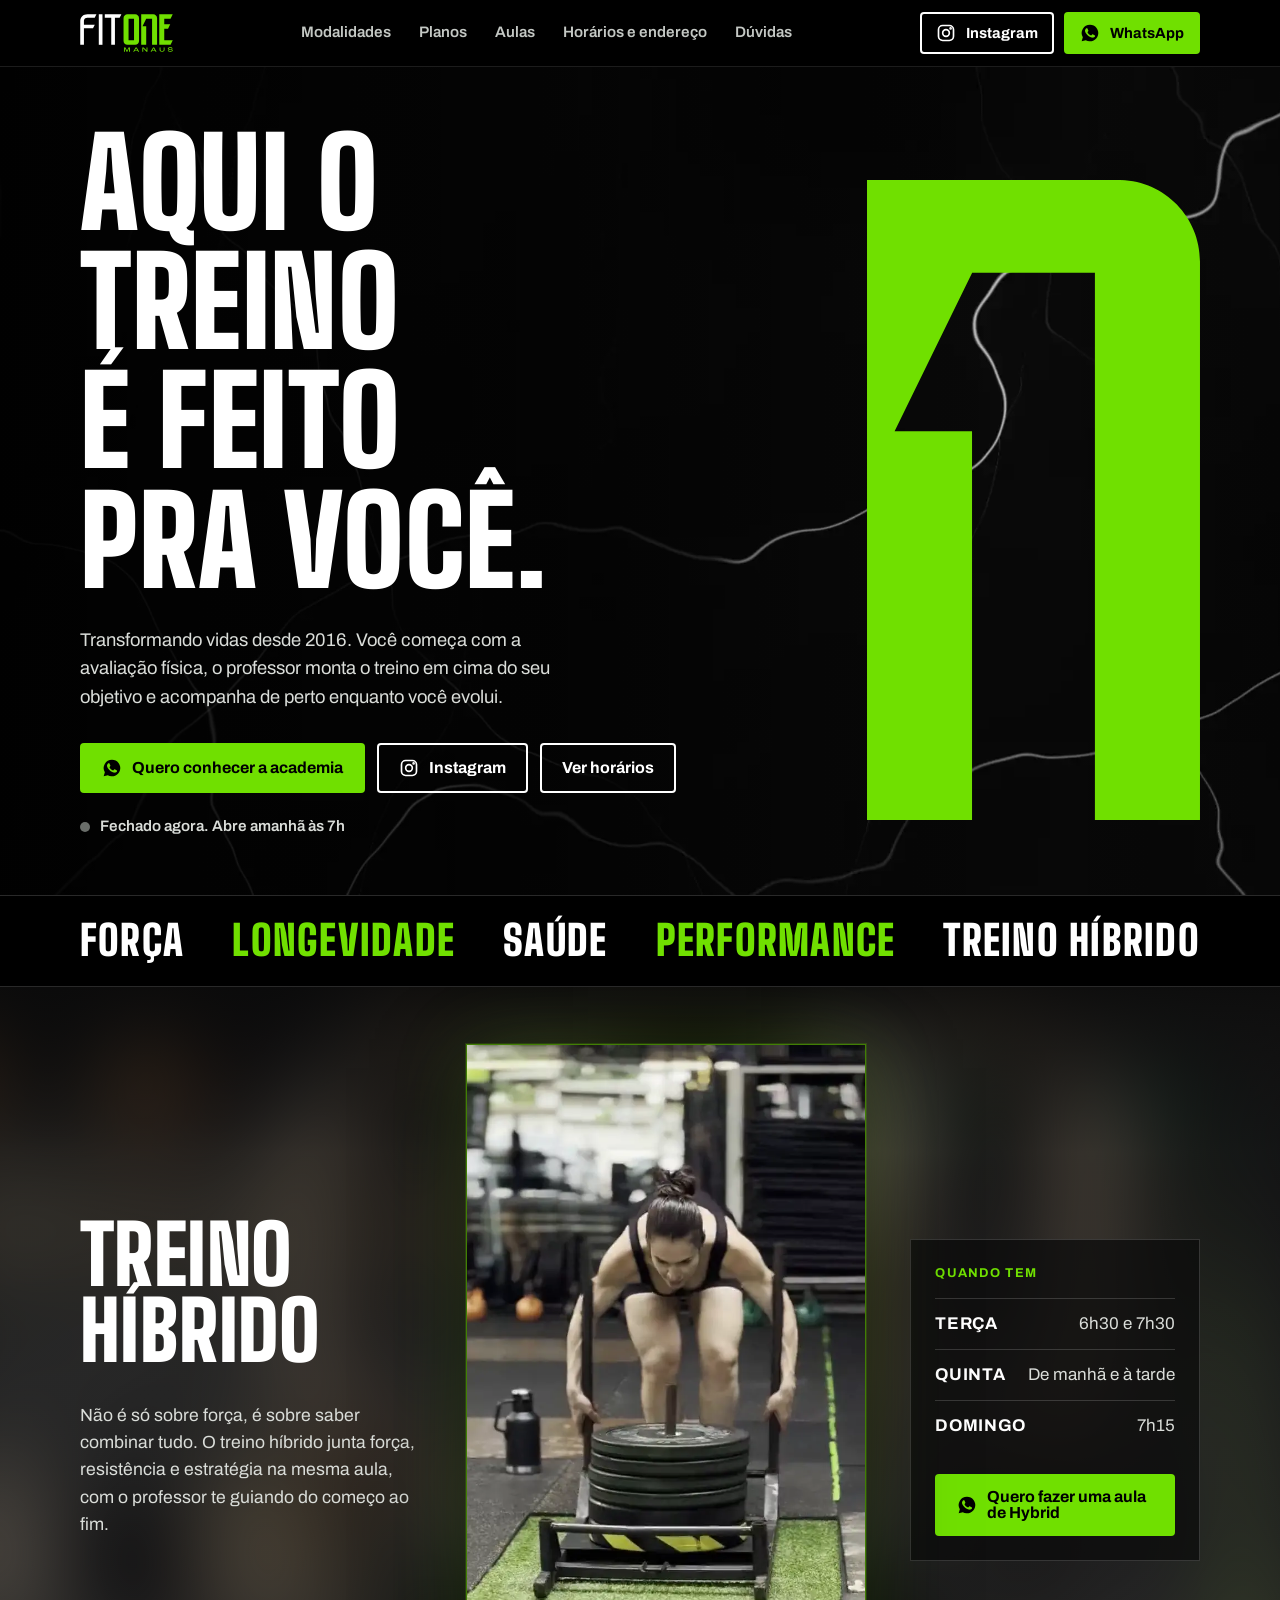
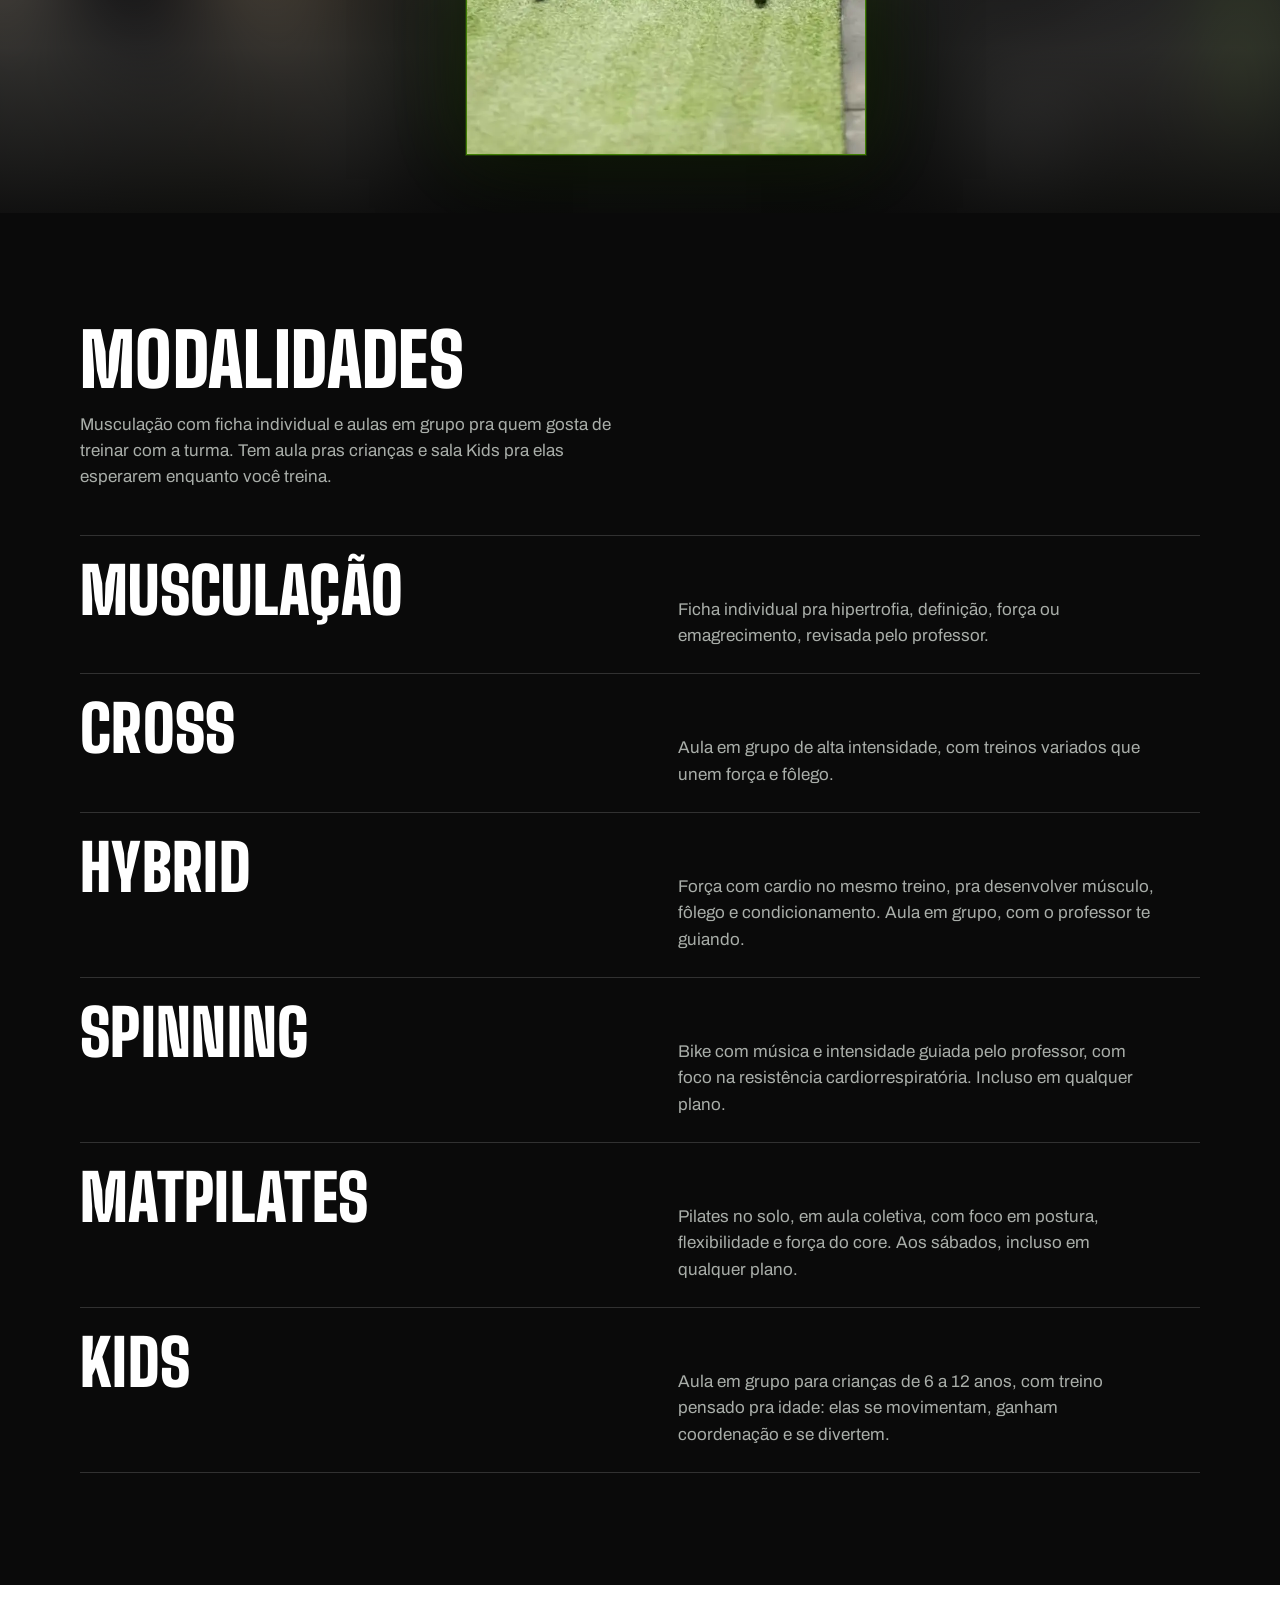
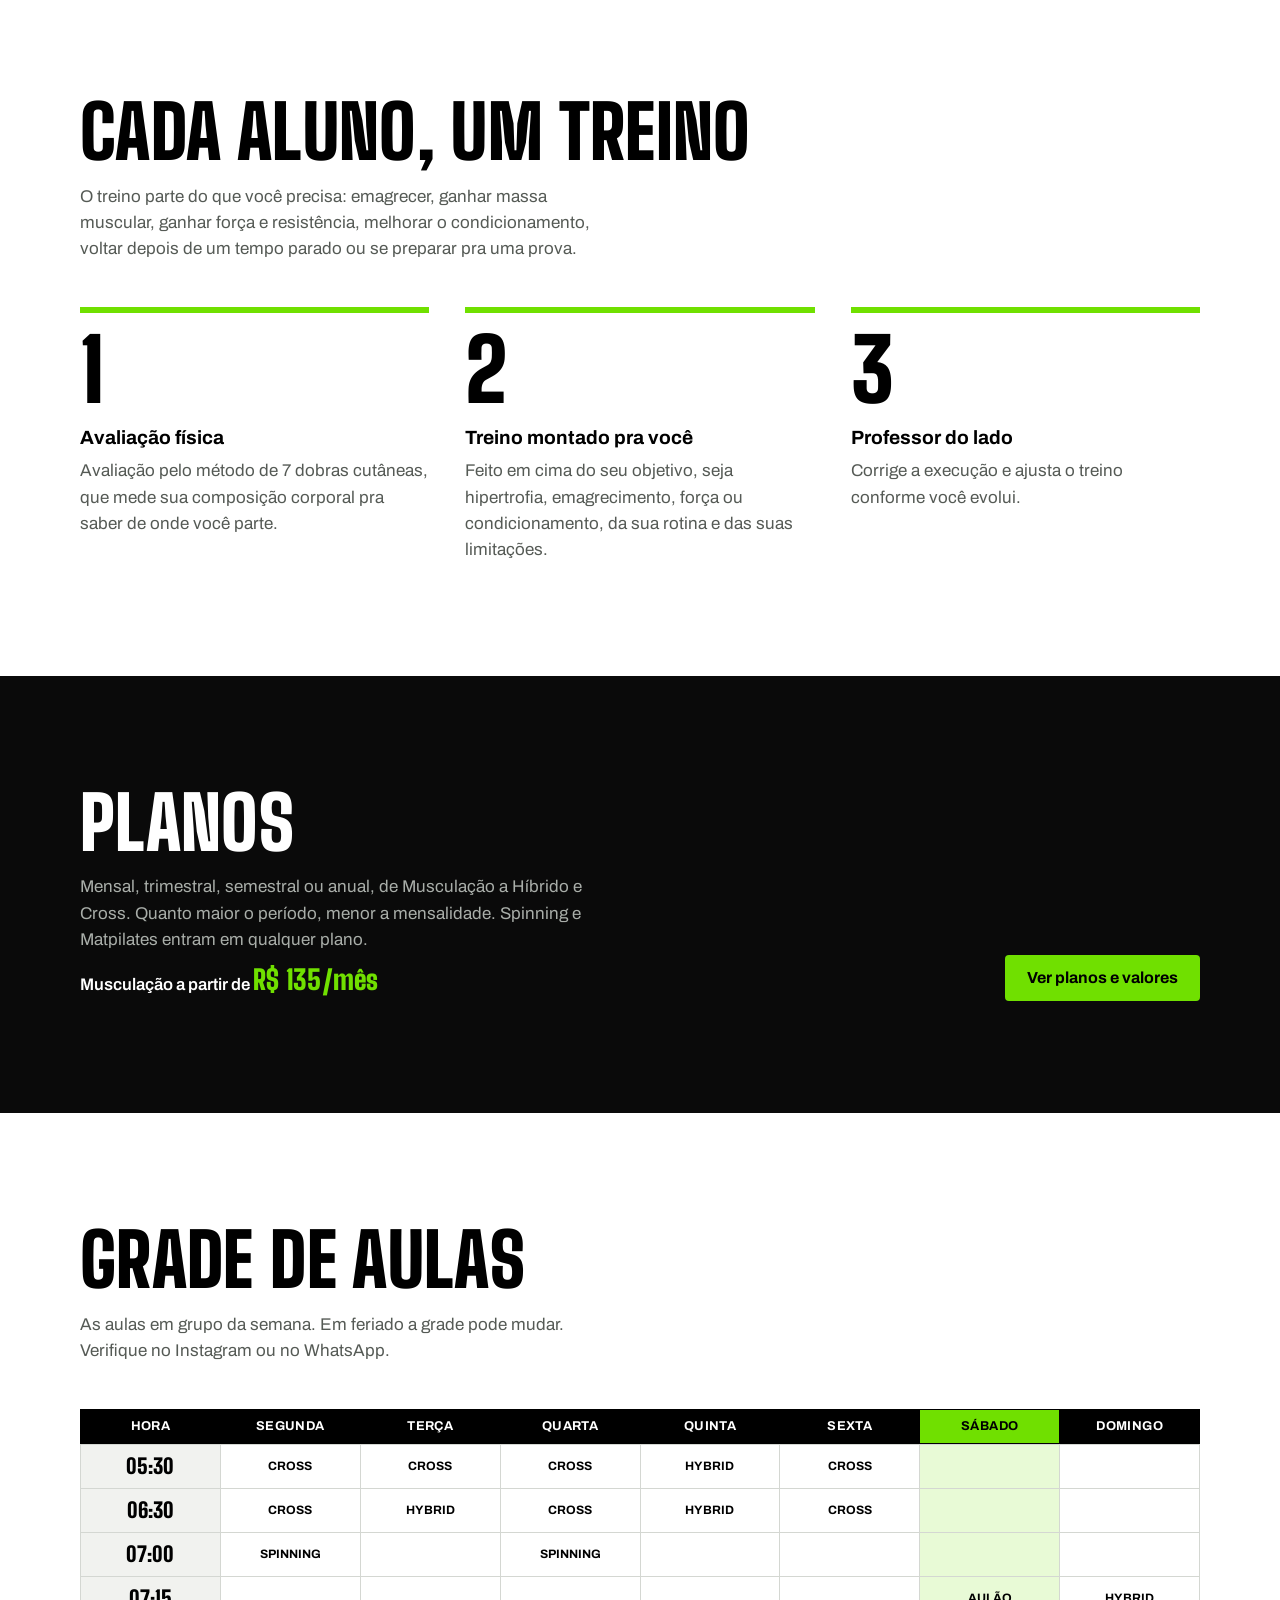
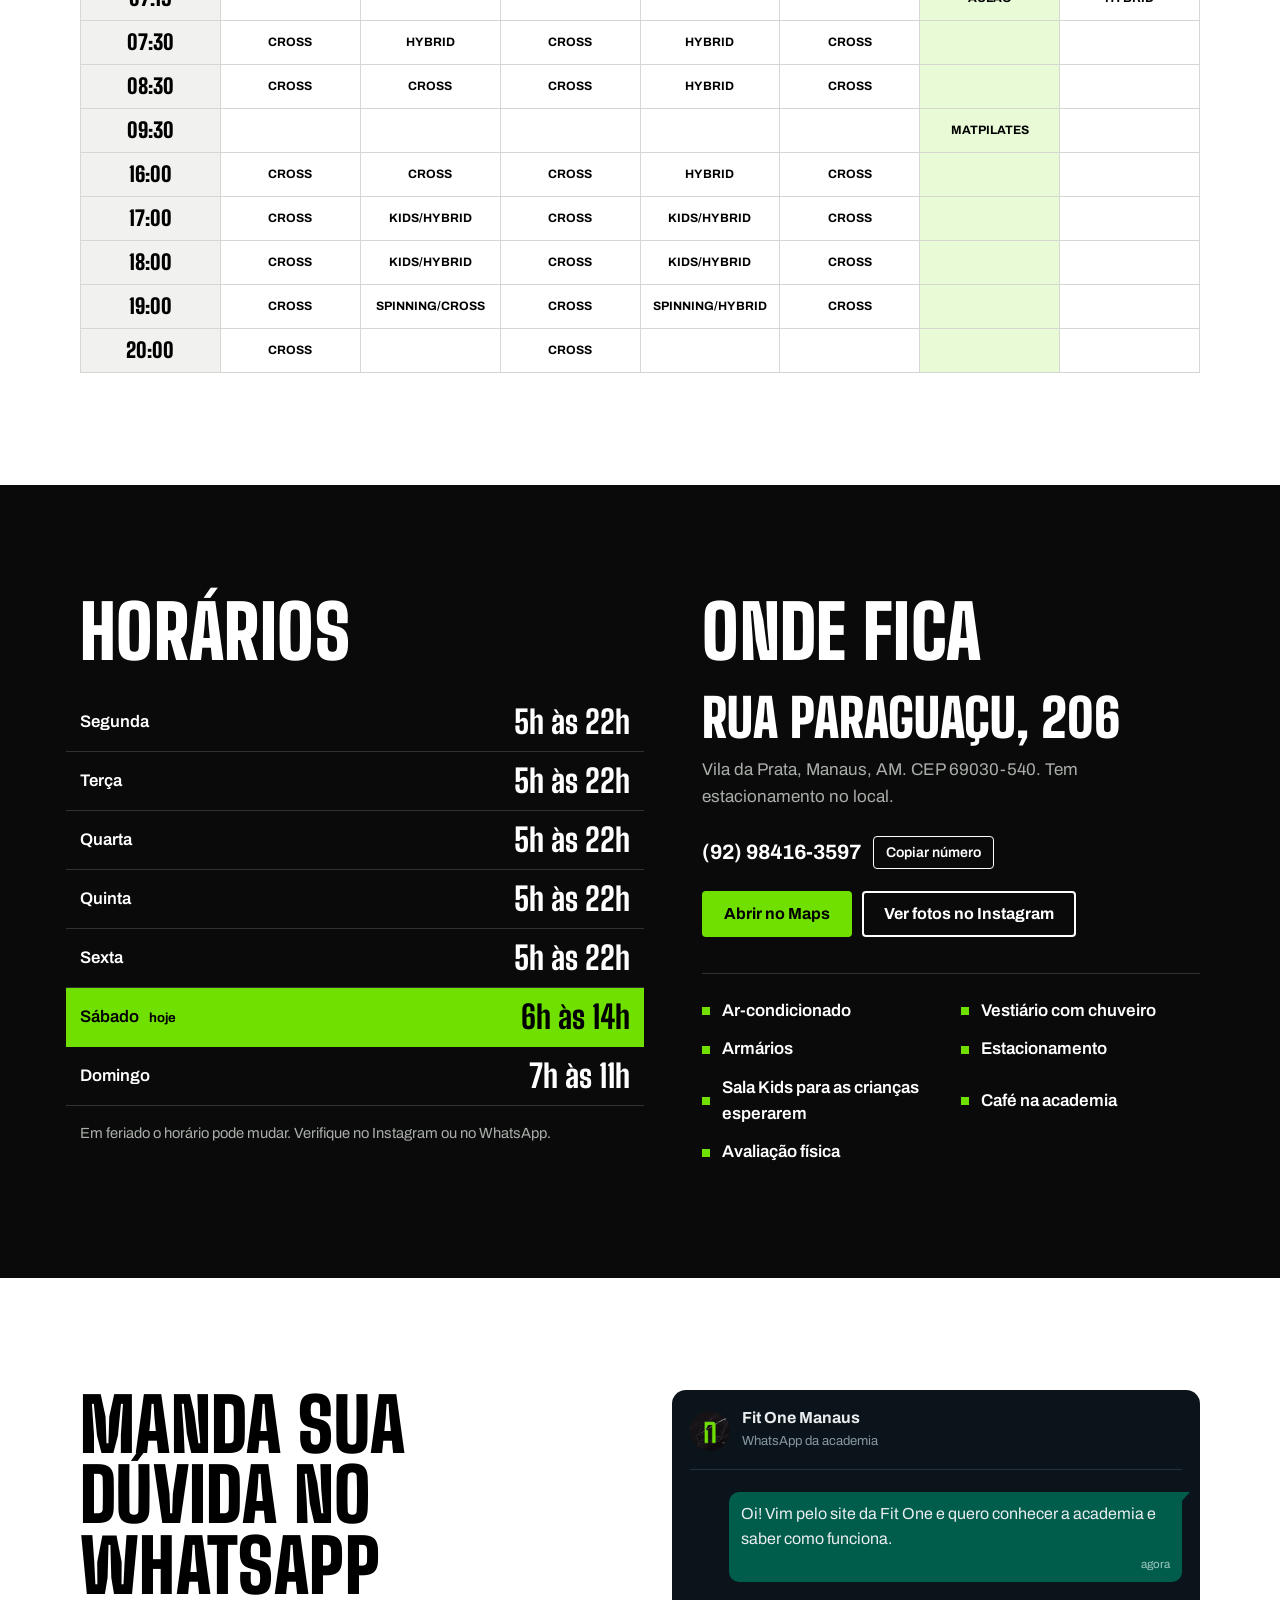
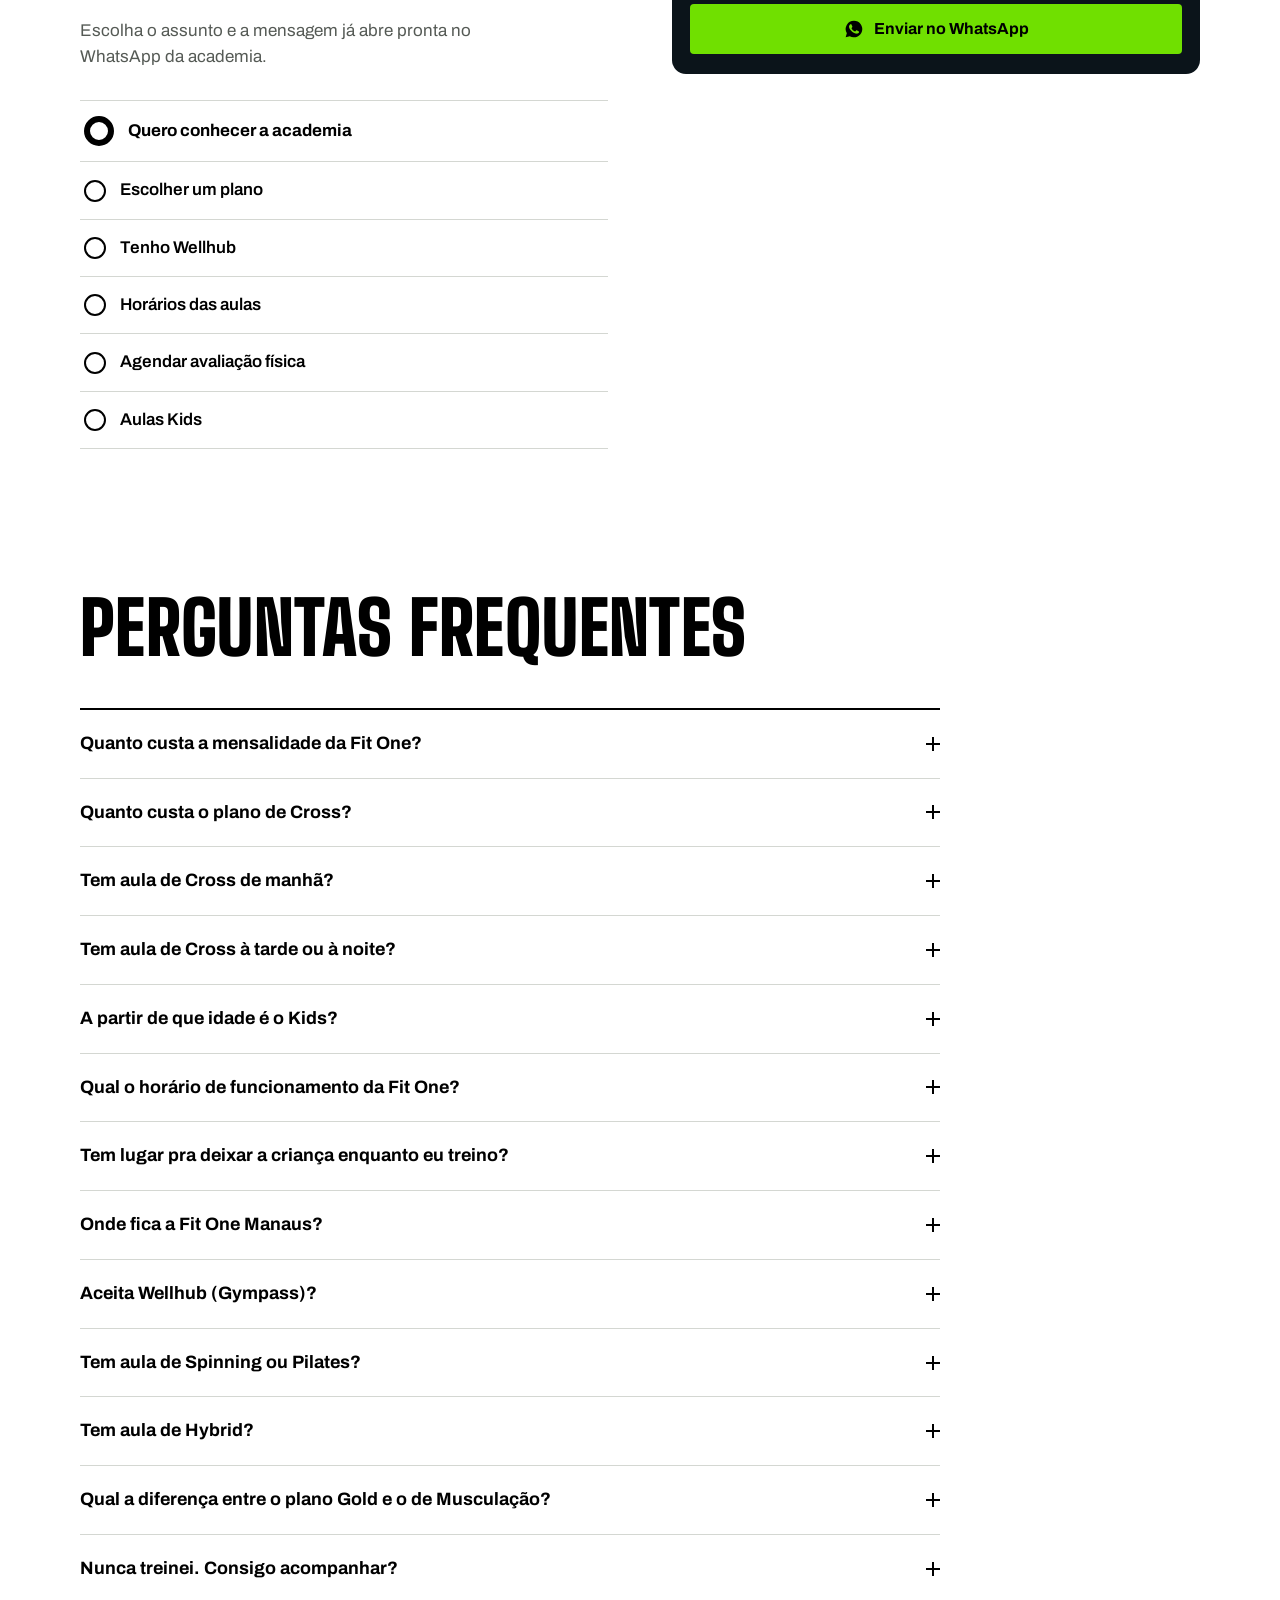
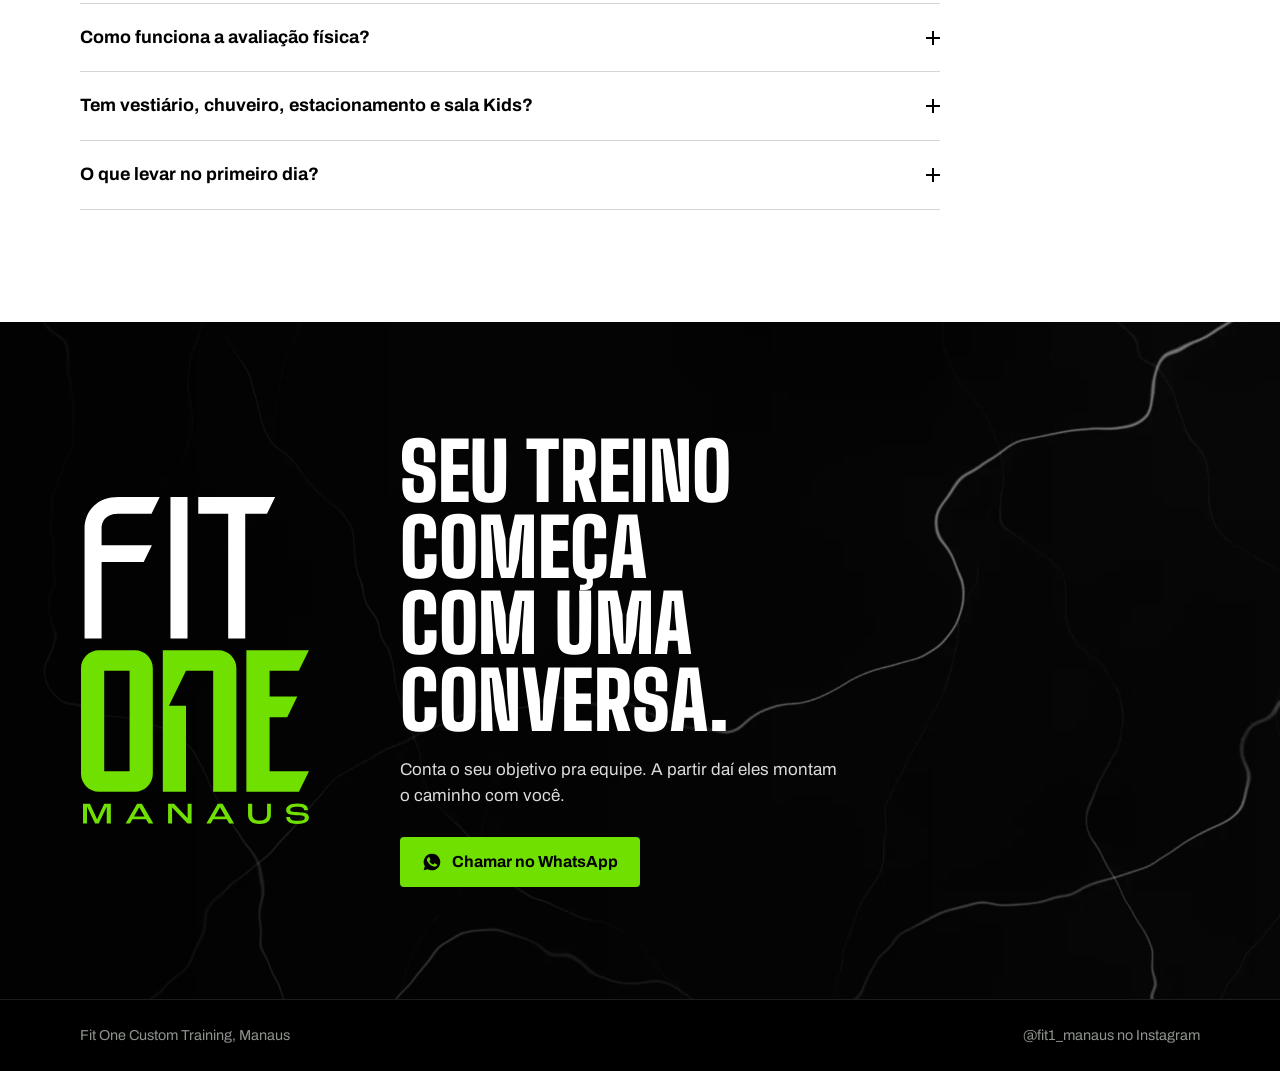
==== index.html @ 188e5f2f "Treino Híbrido: 3 colunas no desktop (texto, vídeo, horários), sem etiquetas Co-Authored-By: Claude " ====
<!doctype html>
<html lang="pt-BR">
<head>
<meta charset="utf-8">
<meta name="viewport" content="width=device-width,initial-scale=1,viewport-fit=cover">
<title>Fit One Manaus | Academia na Vila da Prata</title>
<meta name="description" content="Academia na Vila da Prata, Manaus: Musculação a partir de R$ 135/mês, Cross, Hybrid, Spinning, Matpilates e Kids. Rua Paraguaçu, 206.">
<link rel="canonical" href="https://fitonemanaus.com.br/">
<meta name="theme-color" content="#000000">
<meta name="build" content="fitone-v17-2026-11-09">

<!-- Prévia de link (WhatsApp, Instagram, Facebook) -->
<meta property="og:type" content="website">
<meta property="og:locale" content="pt_BR">
<meta property="og:site_name" content="Fit One Manaus">
<meta property="og:title" content="Fit One Manaus: treino personalizado desde 2016">
<meta property="og:description" content="Musculação, Cross, Hybrid, Spinning, Matpilates e Kids. Rua Paraguaçu, 206, Vila da Prata.">
<meta property="og:url" content="https://fitonemanaus.com.br/">
<meta property="og:image" content="https://fitonemanaus.com.br/assets/og.jpg">
<meta property="og:image:width" content="1200">
<meta property="og:image:height" content="630">
<meta property="og:image:alt" content="Fit One Manaus, academia na Vila da Prata">
<meta name="twitter:card" content="summary_large_image">

<link rel="icon" href="assets/favicon.svg" type="image/svg+xml">
<link rel="apple-touch-icon" href="assets/emblema.png">

<!-- Dados estruturados (Google e IAs): gerados a partir dos mesmos textos da página -->
<script type="application/ld+json">
{
  "@context": "https://schema.org",
  "@graph": [
    {
      "@type": "WebSite",
      "@id": "https://fitonemanaus.com.br/#site",
      "url": "https://fitonemanaus.com.br/",
      "name": "Fit One Manaus",
      "alternateName": "Fit One Custom Training",
      "inLanguage": "pt-BR",
      "publisher": {
        "@id": "https://fitonemanaus.com.br/#academia"
      }
    },
    {
      "@type": "ExerciseGym",
      "@id": "https://fitonemanaus.com.br/#academia",
      "name": "Fit One Custom Training",
      "alternateName": [
        "Fit One Manaus",
        "Fit One"
      ],
      "description": "Academia na Vila da Prata, em Manaus, com treino personalizado desde 2016. Avaliação física de 7 dobras, ficha individual de Musculação e aulas em grupo de Cross, Hybrid, Spinning, Matpilates e Kids. Treino com foco em força, longevidade, saúde e performance.",
      "url": "https://fitonemanaus.com.br/",
      "image": [
        "https://fitonemanaus.com.br/assets/og.jpg"
      ],
      "logo": "https://fitonemanaus.com.br/assets/emblema.png",
      "telephone": "+55-92-98416-3597",
      "foundingDate": "2016",
      "priceRange": "R$ 135 a R$ 320 por mês",
      "currenciesAccepted": "BRL",
      "address": {
        "@type": "PostalAddress",
        "streetAddress": "Rua Paraguaçu, 206",
        "addressLocality": "Manaus",
        "addressRegion": "AM",
        "postalCode": "69030-540",
        "addressCountry": "BR"
      },
      "geo": {
        "@type": "GeoCoordinates",
        "latitude": -3.103648,
        "longitude": -60.047313
      },
      "hasMap": "https://www.google.com/maps/search/?api=1&query=FIT%20ONE%20Custom%20Training&query_place_id=ChIJUbeNZhcQbJIRpHKTpN0sbrM",
      "areaServed": {
        "@type": "City",
        "name": "Manaus"
      },
      "openingHoursSpecification": [
        {
          "@type": "OpeningHoursSpecification",
          "dayOfWeek": [
            "Monday",
            "Tuesday",
            "Wednesday",
            "Thursday",
            "Friday"
          ],
          "opens": "05:00",
          "closes": "22:00"
        },
        {
          "@type": "OpeningHoursSpecification",
          "dayOfWeek": "Saturday",
          "opens": "06:00",
          "closes": "14:00"
        },
        {
          "@type": "OpeningHoursSpecification",
          "dayOfWeek": "Sunday",
          "opens": "07:00",
          "closes": "11:00"
        }
      ],
      "contactPoint": {
        "@type": "ContactPoint",
        "contactType": "customer service",
        "telephone": "+55-92-98416-3597",
        "availableLanguage": "pt-BR",
        "url": "https://wa.me/5592984163597"
      },
      "sameAs": [
        "https://www.instagram.com/fit1_manaus/",
        "https://www.google.com/maps/search/?api=1&query=FIT%20ONE%20Custom%20Training&query_place_id=ChIJUbeNZhcQbJIRpHKTpN0sbrM",
        "https://wellhub.com/pt-br/search/partners/sBmBbZsGaBf5PymLNuhgeUp4b-aWBeiF-7nHu3G5g9RkCIbzfB2q4rgktIdtrmj2"
      ],
      "amenityFeature": [
        {
          "@type": "LocationFeatureSpecification",
          "name": "Ar-condicionado",
          "value": true
        },
        {
          "@type": "LocationFeatureSpecification",
          "name": "Vestiário com chuveiro",
          "value": true
        },
        {
          "@type": "LocationFeatureSpecification",
          "name": "Armários",
          "value": true
        },
        {
          "@type": "LocationFeatureSpecification",
          "name": "Estacionamento",
          "value": true
        },
        {
          "@type": "LocationFeatureSpecification",
          "name": "Sala Kids",
          "description": "Sala para as crianças esperarem enquanto os pais treinam.",
          "value": true
        },
        {
          "@type": "LocationFeatureSpecification",
          "name": "Café na academia",
          "value": true
        }
      ],
      "knowsAbout": [
        "Musculação",
        "Cross Training",
        "Hybrid",
        "Spinning",
        "Matpilates",
        "Treino infantil",
        "Hipertrofia",
        "Emagrecimento",
        "Avaliação física com 7 dobras cutâneas",
        "Força",
        "Longevidade",
        "Saúde",
        "Performance",
        "Treino híbrido"
      ],
      "hasOfferCatalog": {
        "@type": "OfferCatalog",
        "name": "Modalidades e planos da Fit One",
        "itemListElement": [
          {
            "@type": "OfferCatalog",
            "name": "Modalidades",
            "itemListElement": [
              {
                "@type": "Service",
                "name": "Musculação",
                "description": "Ficha individual pra hipertrofia, definição, força ou emagrecimento, revisada pelo professor.",
                "serviceType": "Musculação",
                "provider": {
                  "@id": "https://fitonemanaus.com.br/#academia"
                },
                "areaServed": {
                  "@type": "City",
                  "name": "Manaus"
                }
              },
              {
                "@type": "Service",
                "name": "Cross",
                "description": "Aula em grupo de alta intensidade, com treinos variados que unem força e fôlego.",
                "serviceType": "Cross",
                "provider": {
                  "@id": "https://fitonemanaus.com.br/#academia"
                },
                "areaServed": {
                  "@type": "City",
                  "name": "Manaus"
                }
              },
              {
                "@type": "Service",
                "name": "Hybrid",
                "description": "Força com cardio no mesmo treino, pra desenvolver músculo e fôlego.",
                "serviceType": "Hybrid",
                "provider": {
                  "@id": "https://fitonemanaus.com.br/#academia"
                },
                "areaServed": {
                  "@type": "City",
                  "name": "Manaus"
                }
              },
              {
                "@type": "Service",
                "name": "Spinning",
                "description": "Bike com música e intensidade guiada pelo professor, com foco na resistência cardiorrespiratória. Incluso em qualquer plano.",
                "serviceType": "Spinning",
                "provider": {
                  "@id": "https://fitonemanaus.com.br/#academia"
                },
                "areaServed": {
                  "@type": "City",
                  "name": "Manaus"
                }
              },
              {
                "@type": "Service",
                "name": "Matpilates",
                "description": "Pilates no solo, em aula coletiva, com foco em postura, flexibilidade e força do core. Aos sábados, incluso em qualquer plano.",
                "serviceType": "Matpilates",
                "provider": {
                  "@id": "https://fitonemanaus.com.br/#academia"
                },
                "areaServed": {
                  "@type": "City",
                  "name": "Manaus"
                }
              },
              {
                "@type": "Service",
                "name": "Kids",
                "description": "Aula em grupo para crianças de 6 a 12 anos, com treino pensado pra idade: elas se movimentam, ganham coordenação e se divertem.",
                "serviceType": "Kids",
                "provider": {
                  "@id": "https://fitonemanaus.com.br/#academia"
                },
                "areaServed": {
                  "@type": "City",
                  "name": "Manaus"
                },
                "audience": {
                  "@type": "PeopleAudience",
                  "suggestedMinAge": 6,
                  "suggestedMaxAge": 12
                }
              }
            ]
          },
          {
            "@type": "OfferCatalog",
            "name": "Planos e valores",
            "itemListElement": [
              {
                "@type": "Offer",
                "name": "Musculação - Mensal",
                "description": "Plano mensal de Musculação: R$ 170.",
                "price": "170.00",
                "priceCurrency": "BRL",
                "url": "https://fitonemanaus.com.br/planos",
                "eligibleDuration": {
                  "@type": "QuantitativeValue",
                  "value": 1,
                  "unitCode": "MON"
                },
                "itemOffered": {
                  "@type": "Service",
                  "name": "Musculação"
                }
              },
              {
                "@type": "Offer",
                "name": "Musculação - Mensal com renovação automática",
                "description": "Plano mensal com renovação automática de Musculação: R$ 160.",
                "price": "160.00",
                "priceCurrency": "BRL",
                "url": "https://fitonemanaus.com.br/planos",
                "eligibleDuration": {
                  "@type": "QuantitativeValue",
                  "value": 1,
                  "unitCode": "MON"
                },
                "itemOffered": {
                  "@type": "Service",
                  "name": "Musculação"
                }
              },
              {
                "@type": "Offer",
                "name": "Musculação - Trimestral",
                "description": "Plano trimestral de Musculação: 3x de R$ 145, total R$ 435.",
                "price": "435.00",
                "priceCurrency": "BRL",
                "url": "https://fitonemanaus.com.br/planos",
                "eligibleDuration": {
                  "@type": "QuantitativeValue",
                  "value": 3,
                  "unitCode": "MON"
                },
                "itemOffered": {
                  "@type": "Service",
                  "name": "Musculação"
                }
              },
              {
                "@type": "Offer",
                "name": "Musculação - Semestral",
                "description": "Plano semestral de Musculação: 6x de R$ 135 recorrente, total R$ 810.",
                "price": "810.00",
                "priceCurrency": "BRL",
                "url": "https://fitonemanaus.com.br/planos",
                "eligibleDuration": {
                  "@type": "QuantitativeValue",
                  "value": 6,
                  "unitCode": "MON"
                },
                "itemOffered": {
                  "@type": "Service",
                  "name": "Musculação"
                }
              },
              {
                "@type": "Offer",
                "name": "Musculação + Híbrido - Mensal",
                "description": "Plano mensal de Musculação + Híbrido: R$ 240.",
                "price": "240.00",
                "priceCurrency": "BRL",
                "url": "https://fitonemanaus.com.br/planos",
                "eligibleDuration": {
                  "@type": "QuantitativeValue",
                  "value": 1,
                  "unitCode": "MON"
                },
                "itemOffered": {
                  "@type": "Service",
                  "name": "Musculação + Híbrido"
                }
              },
              {
                "@type": "Offer",
                "name": "Musculação + Híbrido - Trimestral",
                "description": "Plano trimestral de Musculação + Híbrido: 3x de R$ 220, total R$ 660.",
                "price": "660.00",
                "priceCurrency": "BRL",
                "url": "https://fitonemanaus.com.br/planos",
                "eligibleDuration": {
                  "@type": "QuantitativeValue",
                  "value": 3,
                  "unitCode": "MON"
                },
                "itemOffered": {
                  "@type": "Service",
                  "name": "Musculação + Híbrido"
                }
              },
              {
                "@type": "Offer",
                "name": "Musculação + Híbrido - Semestral",
                "description": "Plano semestral de Musculação + Híbrido: 6x de R$ 200 recorrente, total R$ 1.200.",
                "price": "1200.00",
                "priceCurrency": "BRL",
                "url": "https://fitonemanaus.com.br/planos",
                "eligibleDuration": {
                  "@type": "QuantitativeValue",
                  "value": 6,
                  "unitCode": "MON"
                },
                "itemOffered": {
                  "@type": "Service",
                  "name": "Musculação + Híbrido"
                }
              },
              {
                "@type": "Offer",
                "name": "Híbrido + Cross - Mensal",
                "description": "Plano mensal de Híbrido + Cross: R$ 270.",
                "price": "270.00",
                "priceCurrency": "BRL",
                "url": "https://fitonemanaus.com.br/planos",
                "eligibleDuration": {
                  "@type": "QuantitativeValue",
                  "value": 1,
                  "unitCode": "MON"
                },
                "itemOffered": {
                  "@type": "Service",
                  "name": "Híbrido + Cross"
                }
              },
              {
                "@type": "Offer",
                "name": "Híbrido + Cross - Trimestral",
                "description": "Plano trimestral de Híbrido + Cross: 3x de R$ 250, total R$ 750.",
                "price": "750.00",
                "priceCurrency": "BRL",
                "url": "https://fitonemanaus.com.br/planos",
                "eligibleDuration": {
                  "@type": "QuantitativeValue",
                  "value": 3,
                  "unitCode": "MON"
                },
                "itemOffered": {
                  "@type": "Service",
                  "name": "Híbrido + Cross"
                }
              },
              {
                "@type": "Offer",
                "name": "Híbrido + Cross - Semestral",
                "description": "Plano semestral de Híbrido + Cross: 6x de R$ 230 recorrente, total R$ 1.380.",
                "price": "1380.00",
                "priceCurrency": "BRL",
                "url": "https://fitonemanaus.com.br/planos",
                "eligibleDuration": {
                  "@type": "QuantitativeValue",
                  "value": 6,
                  "unitCode": "MON"
                },
                "itemOffered": {
                  "@type": "Service",
                  "name": "Híbrido + Cross"
                }
              },
              {
                "@type": "Offer",
                "name": "Gold - Mensal",
                "description": "Plano mensal de Gold: R$ 320.",
                "price": "320.00",
                "priceCurrency": "BRL",
                "url": "https://fitonemanaus.com.br/planos",
                "eligibleDuration": {
                  "@type": "QuantitativeValue",
                  "value": 1,
                  "unitCode": "MON"
                },
                "itemOffered": {
                  "@type": "Service",
                  "name": "Gold"
                }
              },
              {
                "@type": "Offer",
                "name": "Gold - Trimestral",
                "description": "Plano trimestral de Gold: 3x de R$ 290, total R$ 870.",
                "price": "870.00",
                "priceCurrency": "BRL",
                "url": "https://fitonemanaus.com.br/planos",
                "eligibleDuration": {
                  "@type": "QuantitativeValue",
                  "value": 3,
                  "unitCode": "MON"
                },
                "itemOffered": {
                  "@type": "Service",
                  "name": "Gold"
                }
              },
              {
                "@type": "Offer",
                "name": "Gold - Semestral",
                "description": "Plano semestral de Gold: 6x de R$ 250 recorrente, total R$ 1.500.",
                "price": "1500.00",
                "priceCurrency": "BRL",
                "url": "https://fitonemanaus.com.br/planos",
                "eligibleDuration": {
                  "@type": "QuantitativeValue",
                  "value": 6,
                  "unitCode": "MON"
                },
                "itemOffered": {
                  "@type": "Service",
                  "name": "Gold"
                }
              },
              {
                "@type": "Offer",
                "name": "Gold - Anual",
                "description": "Plano anual de Gold: 12x de R$ 220 recorrente, total R$ 2.640.",
                "price": "2640.00",
                "priceCurrency": "BRL",
                "url": "https://fitonemanaus.com.br/planos",
                "eligibleDuration": {
                  "@type": "QuantitativeValue",
                  "value": 12,
                  "unitCode": "MON"
                },
                "itemOffered": {
                  "@type": "Service",
                  "name": "Gold"
                }
              },
              {
                "@type": "Offer",
                "name": "Kids - Mensal",
                "description": "Aula Kids para crianças de 6 a 12 anos, terça e quinta, às 17h e 18h, com treino hybrid: R$ 150 por mês.",
                "price": "150.00",
                "priceCurrency": "BRL",
                "url": "https://fitonemanaus.com.br/planos",
                "eligibleDuration": {
                  "@type": "QuantitativeValue",
                  "value": 1,
                  "unitCode": "MON"
                },
                "itemOffered": {
                  "@type": "Service",
                  "name": "Kids",
                  "audience": {
                    "@type": "PeopleAudience",
                    "suggestedMinAge": 6,
                    "suggestedMaxAge": 12
                  }
                }
              }
            ]
          }
        ]
      }
    },
    {
      "@type": "FAQPage",
      "@id": "https://fitonemanaus.com.br/#perguntas",
      "inLanguage": "pt-BR",
      "about": {
        "@id": "https://fitonemanaus.com.br/#academia"
      },
      "mainEntity": [
        {
          "@type": "Question",
          "name": "Quanto custa a mensalidade da Fit One?",
          "acceptedAnswer": {
            "@type": "Answer",
            "text": "Na Fit One, na Rua Paraguaçu, a Musculação começa em R$ 135 por mês no plano semestral. O plano mensal custa R$ 170, ou R$ 160 com renovação automática. O Gold, que inclui Musculação, Híbrido e Cross, custa a partir de R$ 220 por mês no plano anual. Veja todos os valores na página Planos. Eles podem mudar, então confirme no WhatsApp antes de fechar."
          }
        },
        {
          "@type": "Question",
          "name": "Quanto custa o plano de Cross?",
          "acceptedAnswer": {
            "@type": "Answer",
            "text": "O Cross Training está no plano Híbrido + Cross, que custa R$ 270 no mensal, 3x de R$ 250 no trimestral e 6x de R$ 230 no semestral recorrente. Também está no Gold, que custa R$ 320 no mensal e inclui Musculação, Híbrido e Cross."
          }
        },
        {
          "@type": "Question",
          "name": "Tem aula de Cross de manhã?",
          "acceptedAnswer": {
            "@type": "Answer",
            "text": "Tem. Segunda e quarta: 5h30, 6h30, 7h30 e 8h30. Terça: 5h30 e 8h30. Sexta: 5h30, 6h30, 7h30 e 8h30. Nas terças às 6h30 e 7h30, e na quinta de manhã, as aulas são de Hybrid."
          }
        },
        {
          "@type": "Question",
          "name": "Tem aula de Cross à tarde ou à noite?",
          "acceptedAnswer": {
            "@type": "Answer",
            "text": "Tem. Segunda e quarta: 16h, 17h, 18h, 19h e 20h. Terça: 16h e 19h. Sexta: 16h, 17h, 18h e 19h. Na quinta as aulas são de Hybrid."
          }
        },
        {
          "@type": "Question",
          "name": "A partir de que idade é o Kids?",
          "acceptedAnswer": {
            "@type": "Answer",
            "text": "A partir dos 6 anos. A aula Kids é para crianças de 6 a 12 anos, às terças e quintas, às 17h e 18h, com treino hybrid. A mensalidade é R$ 150."
          }
        },
        {
          "@type": "Question",
          "name": "Qual o horário de funcionamento da Fit One?",
          "acceptedAnswer": {
            "@type": "Answer",
            "text": "De segunda a sexta, das 5h às 22h. Aos sábados, das 6h às 14h. Aos domingos, das 7h às 11h. Em feriado o horário pode mudar, então verifique no Instagram ou no WhatsApp."
          }
        },
        {
          "@type": "Question",
          "name": "Tem lugar pra deixar a criança enquanto eu treino?",
          "acceptedAnswer": {
            "@type": "Answer",
            "text": "Tem. A Fit One tem uma sala Kids, onde as crianças esperam enquanto os pais treinam."
          }
        },
        {
          "@type": "Question",
          "name": "Onde fica a Fit One Manaus?",
          "acceptedAnswer": {
            "@type": "Answer",
            "text": "Na Rua Paraguaçu, 206, Vila da Prata, Manaus, AM, CEP 69030-540. Tem estacionamento no local."
          }
        },
        {
          "@type": "Question",
          "name": "Aceita Wellhub (Gympass)?",
          "acceptedAnswer": {
            "@type": "Answer",
            "text": "Sim. A Fit One está no Wellhub a partir do plano Silver."
          }
        },
        {
          "@type": "Question",
          "name": "Tem aula de Spinning ou Pilates?",
          "acceptedAnswer": {
            "@type": "Answer",
            "text": "Tem. O Spinning é às segundas e quartas, às 7h, e às terças e quintas, às 19h. O Matpilates é aos sábados, às 9h30. Os dois estão inclusos em qualquer plano."
          }
        },
        {
          "@type": "Question",
          "name": "Tem aula de Hybrid?",
          "acceptedAnswer": {
            "@type": "Answer",
            "text": "Tem. O Hybrid junta força e cardio no mesmo treino. As aulas são às terças, às 6h30 e 7h30, às quintas, de manhã e à tarde, e aos domingos, às 7h15."
          }
        },
        {
          "@type": "Question",
          "name": "Qual a diferença entre o plano Gold e o de Musculação?",
          "acceptedAnswer": {
            "@type": "Answer",
            "text": "O plano de Musculação é só de Musculação, até 7x por semana, com ficha individual e acompanhamento do professor. O Gold inclui Musculação, Híbrido e Cross, e dá direito a 5 convites por mês. A Musculação começa em R$ 135 por mês e o Gold em R$ 220 por mês. Spinning e Matpilates entram em qualquer plano."
          }
        },
        {
          "@type": "Question",
          "name": "Nunca treinei. Consigo acompanhar?",
          "acceptedAnswer": {
            "@type": "Answer",
            "text": "Consegue. O treino é montado de acordo com o seu nível e o professor acompanha a execução dos exercícios."
          }
        },
        {
          "@type": "Question",
          "name": "Como funciona a avaliação física?",
          "acceptedAnswer": {
            "@type": "Answer",
            "text": "Antes de montar o seu treino, a equipe faz uma avaliação física pelo método de 7 dobras cutâneas, que mede sua composição corporal, pra entender seu ponto de partida e seu objetivo. Pergunte no WhatsApp como agendar."
          }
        },
        {
          "@type": "Question",
          "name": "Tem vestiário, chuveiro, estacionamento e sala Kids?",
          "acceptedAnswer": {
            "@type": "Answer",
            "text": "Tem. A Fit One tem ar-condicionado, vestiário com chuveiro, armários, estacionamento, sala Kids para as crianças esperarem enquanto os pais treinam e café na academia."
          }
        },
        {
          "@type": "Question",
          "name": "O que levar no primeiro dia?",
          "acceptedAnswer": {
            "@type": "Answer",
            "text": "Roupa confortável, tênis, garrafinha de água e toalha. Se for usar o chuveiro, traga seus itens de banho."
          }
        }
      ]
    }
  ]
}
</script>

<link rel="preload" href="assets/fonts/big-shoulders-display-latin-900-normal.woff2" as="font" type="font/woff2" crossorigin>
<link rel="preload" href="assets/fonts/archivo-latin-400-normal.woff2" as="font" type="font/woff2" crossorigin>
<link rel="stylesheet" href="style.css?v=17">
</head>
<body>

<header>
  <div class="wrap">
    <a class="logo" href="#topo"><img src="assets/logo-h.svg" width="93" height="38" alt="Fit One Manaus"></a>
    <nav aria-label="Seções">
      <a href="#treinos">Modalidades</a>
      <a href="planos.html">Planos</a>
      <a href="#aulas">Aulas</a>
      <a href="#horarios">Horários e endereço</a>
      <a href="#duvidas">Dúvidas</a>
    </nav>
    <div class="hdr-btns">
    <a class="btn btn-ghost ig-link hdr-ig" aria-label="Instagram" data-umami-event="instagram_click" data-umami-event-local="topo" href="#" target="_blank" rel="noopener">
      <svg viewBox="0 0 24 24" fill="none" stroke="currentColor" stroke-width="2" stroke-linecap="round" stroke-linejoin="round" aria-hidden="true"><rect x="3" y="3" width="18" height="18" rx="5"/><circle cx="12" cy="12" r="4"/><circle cx="17.5" cy="6.5" r=".6" fill="currentColor"/></svg>
      <span class="t">Instagram</span>
    </a>
    <a class="btn wa-link hdr-wa" aria-label="WhatsApp" data-umami-event="whatsapp_click" data-umami-event-local="topo" href="#" target="_blank" rel="noopener">
      <svg viewBox="0 0 24 24" fill="currentColor" aria-hidden="true"><path d="M12 2a10 10 0 0 0-8.6 15.1L2 22l5-1.3A10 10 0 1 0 12 2Zm5.8 14.1c-.2.7-1.4 1.3-2 1.4-.5.1-1.2.1-1.9-.1-.4-.1-1-.3-1.7-.6-3-1.3-4.9-4.3-5-4.5-.2-.2-1.2-1.6-1.2-3s.8-2.2 1-2.5c.3-.3.6-.4.8-.4h.6c.2 0 .4 0 .7.5l.9 2.2c.1.2.1.4 0 .6l-.4.6-.4.5c-.1.1-.3.3-.1.6.2.3.8 1.3 1.6 2.1 1.1 1 2.1 1.3 2.4 1.4.3.1.5.1.6-.1l.9-1.1c.2-.3.4-.2.7-.1l2.1 1c.3.2.5.2.6.4.1.1.1.7-.1 1.4Z"/></svg>
      <span class="t">WhatsApp</span>
    </a>
    </div>
  </div>
</header>

<main id="topo">
  <section class="avisos" id="avisos" aria-label="Avisos" hidden></section>

  <section class="hero">
    <div class="wrap hero-in">
      <div>
        <h1>Aqui o treino é feito pra você.</h1>
        <p class="lead">Transformando vidas desde 2016. Você começa com a avaliação física, o professor monta o treino em cima do seu objetivo e acompanha de perto enquanto você evolui.</p>
        <div class="cta">
          <a class="btn wa-link" data-wa-here data-umami-event="whatsapp_click" data-umami-event-local="inicio" href="#" target="_blank" rel="noopener">
            <svg viewBox="0 0 24 24" fill="currentColor" aria-hidden="true"><path d="M12 2a10 10 0 0 0-8.6 15.1L2 22l5-1.3A10 10 0 1 0 12 2Zm5.8 14.1c-.2.7-1.4 1.3-2 1.4-.5.1-1.2.1-1.9-.1-.4-.1-1-.3-1.7-.6-3-1.3-4.9-4.3-5-4.5-.2-.2-1.2-1.6-1.2-3s.8-2.2 1-2.5c.3-.3.6-.4.8-.4h.6c.2 0 .4 0 .7.5l.9 2.2c.1.2.1.4 0 .6l-.4.6-.4.5c-.1.1-.3.3-.1.6.2.3.8 1.3 1.6 2.1 1.1 1 2.1 1.3 2.4 1.4.3.1.5.1.6-.1l.9-1.1c.2-.3.4-.2.7-.1l2.1 1c.3.2.5.2.6.4.1.1.1.7-.1 1.4Z"/></svg>
            Quero conhecer a academia
          </a>
          <a class="btn btn-ghost ig-link" data-umami-event="instagram_click" data-umami-event-local="inicio" href="#" target="_blank" rel="noopener">
            <svg viewBox="0 0 24 24" fill="none" stroke="currentColor" stroke-width="2" stroke-linecap="round" stroke-linejoin="round" aria-hidden="true"><rect x="3" y="3" width="18" height="18" rx="5"/><circle cx="12" cy="12" r="4"/><circle cx="17.5" cy="6.5" r=".6" fill="currentColor"/></svg>
            Instagram
          </a>
          <a class="btn btn-ghost" href="#horarios">Ver horários</a>
        </div>
        <div class="hero-end">
          <p class="status" id="status"><i></i><span id="status-text">Rua Paraguaçu, 206, Vila da Prata</span></p>
          <p class="addr">Rua Paraguaçu, 206<br>Vila da Prata, Manaus</p>
        </div>
      </div>
    </div>
    <img class="um" src="assets/um.svg" width="260" height="500" alt="" aria-hidden="true">
  </section>

  <section class="pilares" aria-label="Em que a Fit One acredita">
    <div class="wrap"><div class="track">
      <ul>
        <li>Força</li>
        <li class="g">Longevidade</li>
        <li>Saúde</li>
        <li class="g">Performance</li>
        <li>Treino híbrido</li>
      </ul>
    </div></div>
  </section>

  <section class="sec dark hy" id="hybrid" aria-labelledby="hy-t">
    <div class="wrap hy-grid">
      <div class="hy-txt head">
        <h2 id="hy-t">Treino Híbrido</h2>
        <p class="muted">Não é só sobre força, é sobre saber combinar tudo. O treino híbrido junta força, resistência e estratégia na mesma aula, com o professor te guiando do começo ao fim.</p>
      </div>
      <div class="hy-v"><video muted loop playsinline preload="none" poster="assets/video/hybrid.webp" data-src="assets/video/hybrid.mp4" aria-hidden="true" tabindex="-1"></video></div>
      <div class="hy-side">
        <p class="hy-side-t">Quando tem</p>
        <ul>
          <li><b>Terça</b><span>6h30 e 7h30</span></li>
          <li><b>Quinta</b><span>De manhã e à tarde</span></li>
          <li><b>Domingo</b><span>7h15</span></li>
        </ul>
        <a class="btn wa-link" data-msg="Oi! Vim pelo site da Fit One e quero fazer uma aula de Hybrid." data-umami-event="whatsapp_click" data-umami-event-local="hybrid" href="#" target="_blank" rel="noopener"><svg viewBox="0 0 24 24" fill="currentColor" aria-hidden="true"><path d="M12 2a10 10 0 0 0-8.6 15.1L2 22l5-1.3A10 10 0 1 0 12 2Zm5.8 14.1c-.2.7-1.4 1.3-2 1.4-.5.1-1.2.1-1.9-.1-.4-.1-1-.3-1.7-.6-3-1.3-4.9-4.3-5-4.5-.2-.2-1.2-1.6-1.2-3s.8-2.2 1-2.5c.3-.3.6-.4.8-.4h.6c.2 0 .4 0 .7.5l.9 2.2c.1.2.1.4 0 .6l-.4.6-.4.5c-.1.1-.3.3-.1.6.2.3.8 1.3 1.6 2.1 1.1 1 2.1 1.3 2.4 1.4.3.1.5.1.6-.1l.9-1.1c.2-.3.4-.2.7-.1l2.1 1c.3.2.5.2.6.4.1.1.1.7-.1 1.4Z"/></svg> Quero fazer uma aula de Hybrid</a>
      </div>
    </div>
  </section>

  <section class="sec dark" id="treinos">
    <div class="wrap">
      <div class="head">
        <h2>Modalidades</h2>
        <p class="muted">Musculação com ficha individual e aulas em grupo pra quem gosta de treinar com a turma. Tem aula pras crianças e sala Kids pra elas esperarem enquanto você treina.</p>
      </div>
      <ul class="mods">
        <li><h3>Musculação</h3><p>Ficha individual pra hipertrofia, definição, força ou emagrecimento, revisada pelo professor.</p></li>
        <li><h3>Cross</h3><p>Aula em grupo de alta intensidade, com treinos variados que unem força e fôlego.</p></li>
        <li><h3>Hybrid</h3><p>Força com cardio no mesmo treino, pra desenvolver músculo, fôlego e condicionamento. Aula em grupo, com o professor te guiando.</p></li>
        <li><h3>Spinning</h3><p>Bike com música e intensidade guiada pelo professor, com foco na resistência cardiorrespiratória. Incluso em qualquer plano.</p></li>
        <li><h3>Matpilates</h3><p>Pilates no solo, em aula coletiva, com foco em postura, flexibilidade e força do core. Aos sábados, incluso em qualquer plano.</p></li>
        <li><h3>Kids</h3><p>Aula em grupo para crianças de 6 a 12 anos, com treino pensado pra idade: elas se movimentam, ganham coordenação e se divertem.</p></li>
      </ul>
    </div>
  </section>

  <section class="dark" id="fotos" style="padding:8px 0 clamp(64px,9vw,112px)" hidden>
    <div class="wrap">
      <div class="gallery" id="gallery">
        <div class="ph"><span>Salão de musculação</span></div>
        <div class="ph"><span>Aula de Cross</span></div>
        <div class="ph"><span>Pesos livres</span></div>
        <div class="ph"><span>Fachada</span></div>
        <div class="ph"><span>Alunos treinando</span></div>
      </div>
    </div>
  </section>

  <section class="sec light" id="como">
    <div class="wrap">
      <div class="head">
        <h2>Cada aluno, um treino</h2>
        <p class="muted">O treino parte do que você precisa: emagrecer, ganhar massa muscular, ganhar força e resistência, melhorar o condicionamento, voltar depois de um tempo parado ou se preparar pra uma prova.</p>
      </div>
      <ol class="steps">
        <li><b>Avaliação física</b><p>Avaliação pelo método de 7 dobras cutâneas, que mede sua composição corporal pra saber de onde você parte.</p></li>
        <li><b>Treino montado pra você</b><p>Feito em cima do seu objetivo, seja hipertrofia, emagrecimento, força ou condicionamento, da sua rotina e das suas limitações.</p></li>
        <li><b>Professor do lado</b><p>Corrige a execução e ajusta o treino conforme você evolui.</p></li>
      </ol>
    </div>
  </section>


<section class="bf" hidden aria-label="Black Friday">
  <div class="bf-bg" aria-hidden="true"></div>
  <div class="wrap">
    <div class="bf-head">
      <img class="bf-logo" src="assets/logo-h.svg" width="93" height="38" alt="" aria-hidden="true">
      <h2 class="bf-title"><span class="b1">Black</span><span class="b2">Friday</span></h2>
      <p class="bf-lema">Pague <b>3 meses</b> e treine <b class="n4">4!</b></p>
      <p class="bf-sub">Mais tempo para evoluir, <b>mais liberdade</b> para treinar.</p>
    </div>
    <div class="bf-cards">
      <article class="bf-card main">
        <span class="badge">Oferta principal</span>
        <h3>Gold</h3>
        <p class="inc">Todas as modalidades: Musculação, Híbrido e Cross. Inclui 5 convites por mês.</p>
        <p class="bf-get">3 meses + 30 dias grátis<small>4 meses de acesso</small></p>
        <div class="bf-pay">
          <div><small>Crédito comum</small><b>3x R$ 210</b><span>total R$ 630</span><em>R$ 157,50 por mês de acesso</em></div>
          <div><small>À vista, Pix ou dinheiro</small><b>R$ 565</b><span>&nbsp;</span><em>R$ 141,25 por mês de acesso</em></div>
        </div>
      </article>
      <article class="bf-card">
        <h3>Musculação + Híbrido</h3>
        <p class="inc">Musculação até 7x por semana e treino Híbrido até 3x por semana.</p>
        <p class="bf-get">3 meses + 30 dias grátis<small>4 meses de acesso</small></p>
        <div class="bf-pay">
          <div><small>Crédito comum</small><b>3x R$ 180</b><span>total R$ 540</span><em>R$ 135,00 por mês de acesso</em></div>
          <div><small>À vista, Pix ou dinheiro</small><b>R$ 485</b><span>&nbsp;</span><em>R$ 121,25 por mês de acesso</em></div>
        </div>
      </article>
    </div>
    <div class="bf-foot">
      <a class="btn wa-link" data-msg="Oi! Vim pelo site da Fit One e quero a oferta da Black Friday." data-umami-event="whatsapp_click" data-umami-event-local="black-friday" href="#" target="_blank" rel="noopener"><svg viewBox="0 0 24 24" fill="currentColor" aria-hidden="true"><path d="M12 2a10 10 0 0 0-8.6 15.1L2 22l5-1.3A10 10 0 1 0 12 2Zm5.8 14.1c-.2.7-1.4 1.3-2 1.4-.5.1-1.2.1-1.9-.1-.4-.1-1-.3-1.7-.6-3-1.3-4.9-4.3-5-4.5-.2-.2-1.2-1.6-1.2-3s.8-2.2 1-2.5c.3-.3.6-.4.8-.4h.6c.2 0 .4 0 .7.5l.9 2.2c.1.2.1.4 0 .6l-.4.6-.4.5c-.1.1-.3.3-.1.6.2.3.8 1.3 1.6 2.1 1.1 1 2.1 1.3 2.4 1.4.3.1.5.1.6-.1l.9-1.1c.2-.3.4-.2.7-.1l2.1 1c.3.2.5.2.6.4.1.1.1.7-.1 1.4Z"/></svg> Fale com a nossa equipe e garanta a sua vaga</a>
      <p>Por tempo limitado. Não fique de fora.</p>
    </div>
  </div>
</section>

  <section class="sec dark" id="planos">
    <div class="wrap teaser">
      <div>
        <div class="head">
          <h2>Planos</h2>
          <p class="muted">Mensal, trimestral, semestral ou anual, de Musculação a Híbrido e Cross. Quanto maior o período, menor a mensalidade. Spinning e Matpilates entram em qualquer plano.</p>
        </div>
        <p class="ate">Musculação a partir de <b>R$ 135/mês</b></p>
      </div>
      <a class="btn" data-umami-event="ver_planos" href="planos.html">Ver planos e valores</a>
    </div>
  </section>

  <section class="sec light" id="aulas">
    <div class="wrap">
      <div class="head">
        <h2>Grade de aulas</h2>
        <p class="muted">As aulas em grupo da semana. Em feriado a grade pode mudar. Verifique no Instagram ou no WhatsApp.</p>
      </div>
      <div class="grade-wrap"><table class="grade" id="grade-table"><caption class="sr">Grade de aulas da semana</caption><thead><tr><th>Hora</th><th>Segunda</th><th>Terça</th><th>Quarta</th><th>Quinta</th><th>Sexta</th><th>Sábado</th><th>Domingo</th></tr></thead><tbody><tr><th>05:30</th><td>Cross</td><td>Cross</td><td>Cross</td><td>Hybrid</td><td>Cross</td><td></td><td></td></tr><tr><th>06:30</th><td>Cross</td><td>Hybrid</td><td>Cross</td><td>Hybrid</td><td>Cross</td><td></td><td></td></tr><tr><th>07:00</th><td>Spinning</td><td></td><td>Spinning</td><td></td><td></td><td></td><td></td></tr><tr><th>07:15</th><td></td><td></td><td></td><td></td><td></td><td>Aulão</td><td>Hybrid</td></tr><tr><th>07:30</th><td>Cross</td><td>Hybrid</td><td>Cross</td><td>Hybrid</td><td>Cross</td><td></td><td></td></tr><tr><th>08:30</th><td>Cross</td><td>Cross</td><td>Cross</td><td>Hybrid</td><td>Cross</td><td></td><td></td></tr><tr><th>09:30</th><td></td><td></td><td></td><td></td><td></td><td>Matpilates</td><td></td></tr><tr><th>16:00</th><td>Cross</td><td>Cross</td><td>Cross</td><td>Hybrid</td><td>Cross</td><td></td><td></td></tr><tr><th>17:00</th><td>Cross</td><td>Kids/​Hybrid</td><td>Cross</td><td>Kids/​Hybrid</td><td>Cross</td><td></td><td></td></tr><tr><th>18:00</th><td>Cross</td><td>Kids/​Hybrid</td><td>Cross</td><td>Kids/​Hybrid</td><td>Cross</td><td></td><td></td></tr><tr><th>19:00</th><td>Cross</td><td>Spinning/​Cross</td><td>Cross</td><td>Spinning/​Hybrid</td><td>Cross</td><td></td><td></td></tr><tr><th>20:00</th><td>Cross</td><td></td><td>Cross</td><td></td><td></td><td></td><td></td></tr></tbody></table></div>
      <div class="dias-m">
        <div class="days" id="days" aria-label="Dia da semana"></div>
        <p class="dia-nome" id="dia-nome"></p>
        <ul class="dia-lista" id="dia-lista"></ul>
      </div>
    </div>
  </section>

  <section class="sec dark info" id="horarios">
    <div class="wrap">
      <div>
        <h2>Horários</h2>
        <table class="hours">
          <tbody id="hours">
            <tr data-d="1"><td>Segunda</td><td>5h às 22h</td></tr>
            <tr data-d="2"><td>Terça</td><td>5h às 22h</td></tr>
            <tr data-d="3"><td>Quarta</td><td>5h às 22h</td></tr>
            <tr data-d="4"><td>Quinta</td><td>5h às 22h</td></tr>
            <tr data-d="5"><td>Sexta</td><td>5h às 22h</td></tr>
            <tr data-d="6"><td>Sábado</td><td>6h às 14h</td></tr>
            <tr data-d="0"><td>Domingo</td><td>7h às 11h</td></tr>
          </tbody>
        </table>
        <p class="nota muted">Em feriado o horário pode mudar. Verifique no Instagram ou no WhatsApp.</p>
      </div>

      <div class="place">
        <h2>Onde fica</h2>
        <address>Rua Paraguaçu, 206</address>
        <p class="bairro muted">Vila da Prata, Manaus, AM. CEP 69030-540. Tem estacionamento no local.</p>
        <div class="phone">
          <strong id="phone">(92) 98416-3597</strong>
          <button type="button" id="copy-phone" data-umami-event="copiar_telefone">Copiar número</button>
        </div>
        <div class="cta">
          <a class="btn" data-umami-event="abrir_maps" href="https://www.google.com/maps/search/?api=1&amp;query=FIT%20ONE%20Custom%20Training&amp;query_place_id=ChIJUbeNZhcQbJIRpHKTpN0sbrM" target="_blank" rel="noopener">Abrir no Maps</a>
          <a class="btn btn-ghost ig-link" data-umami-event="instagram_click" data-umami-event-local="horarios" href="#" target="_blank" rel="noopener">Ver fotos no Instagram</a>
        </div>
        <ul class="estrutura" aria-label="Estrutura da academia">
          <li>Ar-condicionado</li>
          <li>Vestiário com chuveiro</li>
          <li>Armários</li>
          <li>Estacionamento</li>
          <li>Sala Kids para as crianças esperarem</li>
          <li>Café na academia</li>
          <li>Avaliação física</li>
        </ul>
      </div>
    </div>
  </section>

  <section class="sec light" style="padding-bottom:clamp(40px,6vw,72px)">
    <div class="wrap chat">
      <div>
        <h2>Manda sua dúvida no WhatsApp</h2>
        <p class="sub muted">Escolha o assunto e a mensagem já abre pronta no WhatsApp da academia.</p>
        <ul class="assuntos" id="opts" aria-label="Assunto da mensagem">
          <li><button type="button" data-msg="quero conhecer a academia e saber como funciona.">Quero conhecer a academia</button></li>
          <li><button type="button" data-msg="queria ajuda pra escolher o melhor plano pra mim.">Escolher um plano</button></li>
          <li><button type="button" data-msg="tenho Wellhub (Gympass). Consigo treinar aí?">Tenho Wellhub</button></li>
          <li><button type="button" data-msg="queria saber os horários das aulas de Cross, Hybrid, Spinning e Matpilates.">Horários das aulas</button></li>
          <li><button type="button" data-msg="queria agendar uma avaliação física.">Agendar avaliação física</button></li>
          <li><button type="button" data-msg="queria saber sobre as aulas Kids para o meu filho.">Aulas Kids</button></li>
        </ul>
      </div>
      <div class="zap">
        <div class="who">
          <img src="assets/emblema.png" width="225" height="225" alt="">
          <div><b>Fit One Manaus</b><span>WhatsApp da academia</span></div>
        </div>
        <div class="bubble"><span id="bubble"></span><small>agora</small></div>
        <a class="btn wa-link" id="talk-btn" data-wa-here data-umami-event="whatsapp_click" data-umami-event-local="montador" href="#" target="_blank" rel="noopener">
          <svg viewBox="0 0 24 24" fill="currentColor" aria-hidden="true"><path d="M12 2a10 10 0 0 0-8.6 15.1L2 22l5-1.3A10 10 0 1 0 12 2Zm5.8 14.1c-.2.7-1.4 1.3-2 1.4-.5.1-1.2.1-1.9-.1-.4-.1-1-.3-1.7-.6-3-1.3-4.9-4.3-5-4.5-.2-.2-1.2-1.6-1.2-3s.8-2.2 1-2.5c.3-.3.6-.4.8-.4h.6c.2 0 .4 0 .7.5l.9 2.2c.1.2.1.4 0 .6l-.4.6-.4.5c-.1.1-.3.3-.1.6.2.3.8 1.3 1.6 2.1 1.1 1 2.1 1.3 2.4 1.4.3.1.5.1.6-.1l.9-1.1c.2-.3.4-.2.7-.1l2.1 1c.3.2.5.2.6.4.1.1.1.7-.1 1.4Z"/></svg>
          Enviar no WhatsApp
        </a>
      </div>
    </div>
  </section>

  <section class="sec light" id="duvidas" style="padding-top:clamp(40px,6vw,72px)">
    <div class="wrap">
      <div class="head"><h2>Perguntas frequentes</h2></div>
      <div class="faq">
        <details><summary>Quanto custa a mensalidade da Fit One?</summary><p>Na Fit One, na Rua Paraguaçu, a Musculação começa em R$ 135 por mês no plano semestral. O plano mensal custa R$ 170, ou R$ 160 com renovação automática. O Gold, que inclui Musculação, Híbrido e Cross, custa a partir de R$ 220 por mês no plano anual. Veja todos os valores na página Planos. Eles podem mudar, então confirme no WhatsApp antes de fechar.</p></details>
        <details><summary>Quanto custa o plano de Cross?</summary><p>O Cross Training está no plano Híbrido + Cross, que custa R$ 270 no mensal, 3x de R$ 250 no trimestral e 6x de R$ 230 no semestral recorrente. Também está no Gold, que custa R$ 320 no mensal e inclui Musculação, Híbrido e Cross.</p></details>
        <details><summary>Tem aula de Cross de manhã?</summary><p>Tem. Segunda e quarta: 5h30, 6h30, 7h30 e 8h30. Terça: 5h30 e 8h30. Sexta: 5h30, 6h30, 7h30 e 8h30. Nas terças às 6h30 e 7h30, e na quinta de manhã, as aulas são de Hybrid.</p></details>
        <details><summary>Tem aula de Cross à tarde ou à noite?</summary><p>Tem. Segunda e quarta: 16h, 17h, 18h, 19h e 20h. Terça: 16h e 19h. Sexta: 16h, 17h, 18h e 19h. Na quinta as aulas são de Hybrid.</p></details>
        <details><summary>A partir de que idade é o Kids?</summary><p>A partir dos 6 anos. A aula Kids é para crianças de 6 a 12 anos, às terças e quintas, às 17h e 18h, com treino hybrid. A mensalidade é R$ 150.</p></details>
        <details><summary>Qual o horário de funcionamento da Fit One?</summary><p>De segunda a sexta, das 5h às 22h. Aos sábados, das 6h às 14h. Aos domingos, das 7h às 11h. Em feriado o horário pode mudar, então verifique no Instagram ou no WhatsApp.</p></details>
        <details><summary>Tem lugar pra deixar a criança enquanto eu treino?</summary><p>Tem. A Fit One tem uma sala Kids, onde as crianças esperam enquanto os pais treinam.</p></details>
        <details><summary>Onde fica a Fit One Manaus?</summary><p>Na Rua Paraguaçu, 206, Vila da Prata, Manaus, AM, CEP 69030-540. Tem estacionamento no local.</p></details>
        <details><summary>Aceita Wellhub (Gympass)?</summary><p>Sim. A Fit One está no Wellhub a partir do plano Silver.</p></details>
        <details><summary>Tem aula de Spinning ou Pilates?</summary><p>Tem. O Spinning é às segundas e quartas, às 7h, e às terças e quintas, às 19h. O Matpilates é aos sábados, às 9h30. Os dois estão inclusos em qualquer plano.</p></details>
        <details><summary>Tem aula de Hybrid?</summary><p>Tem. O Hybrid junta força e cardio no mesmo treino. As aulas são às terças, às 6h30 e 7h30, às quintas, de manhã e à tarde, e aos domingos, às 7h15.</p></details>
        <details><summary>Qual a diferença entre o plano Gold e o de Musculação?</summary><p>O plano de Musculação é só de Musculação, até 7x por semana, com ficha individual e acompanhamento do professor. O Gold inclui Musculação, Híbrido e Cross, e dá direito a 5 convites por mês. A Musculação começa em R$ 135 por mês e o Gold em R$ 220 por mês. Spinning e Matpilates entram em qualquer plano.</p></details>
        <details><summary>Nunca treinei. Consigo acompanhar?</summary><p>Consegue. O treino é montado de acordo com o seu nível e o professor acompanha a execução dos exercícios.</p></details>
        <details><summary>Como funciona a avaliação física?</summary><p>Antes de montar o seu treino, a equipe faz uma avaliação física pelo método de 7 dobras cutâneas, que mede sua composição corporal, pra entender seu ponto de partida e seu objetivo. Pergunte no WhatsApp como agendar.</p></details>
        <details><summary>Tem vestiário, chuveiro, estacionamento e sala Kids?</summary><p>Tem. A Fit One tem ar-condicionado, vestiário com chuveiro, armários, estacionamento, sala Kids para as crianças esperarem enquanto os pais treinam e café na academia.</p></details>
        <details><summary>O que levar no primeiro dia?</summary><p>Roupa confortável, tênis, garrafinha de água e toalha. Se for usar o chuveiro, traga seus itens de banho.</p></details>
      </div>
    </div>
  </section>

  <section class="sec final dark">
    <div class="wrap">
      <img src="assets/logo-v.svg" width="230" height="329" alt="Fit One Manaus">
      <div>
        <h2>Seu treino começa com uma conversa.</h2>
        <p>Conta o seu objetivo pra equipe. A partir daí eles montam o caminho com você.</p>
        <a class="btn wa-link" data-wa-here data-umami-event="whatsapp_click" data-umami-event-local="chamada-final" href="#" target="_blank" rel="noopener">
          <svg viewBox="0 0 24 24" fill="currentColor" aria-hidden="true"><path d="M12 2a10 10 0 0 0-8.6 15.1L2 22l5-1.3A10 10 0 1 0 12 2Zm5.8 14.1c-.2.7-1.4 1.3-2 1.4-.5.1-1.2.1-1.9-.1-.4-.1-1-.3-1.7-.6-3-1.3-4.9-4.3-5-4.5-.2-.2-1.2-1.6-1.2-3s.8-2.2 1-2.5c.3-.3.6-.4.8-.4h.6c.2 0 .4 0 .7.5l.9 2.2c.1.2.1.4 0 .6l-.4.6-.4.5c-.1.1-.3.3-.1.6.2.3.8 1.3 1.6 2.1 1.1 1 2.1 1.3 2.4 1.4.3.1.5.1.6-.1l.9-1.1c.2-.3.4-.2.7-.1l2.1 1c.3.2.5.2.6.4.1.1.1.7-.1 1.4Z"/></svg>
          Chamar no WhatsApp
        </a>
      </div>
    </div>
  </section>
</main>

<footer>
  <div class="wrap">
    <span>Fit One Custom Training, Manaus<small id="priv" hidden> · Medimos as visitas sem cookies e sem identificar ninguém.</small></span>
    <a href="https://www.instagram.com/fit1_manaus/" data-umami-event="instagram_click" data-umami-event-local="rodape" target="_blank" rel="noopener">@fit1_manaus no Instagram</a>
  </div>
</footer>

<script src="config.js?v=17"></script>
<script src="site.js?v=17"></script>
</body>
</html>
---- style.css ----
/* Conceito: o mármore preto do emblema e o "1" da marca, em tamanho de parede.
   Preto e branco como base, verde #70E000 (cor oficial do PDF da marca) só no "1" e nos botões. */
@font-face{font-family:"Big Shoulders Display";font-weight:800;font-style:normal;font-display:swap;src:url(assets/fonts/big-shoulders-display-latin-800-normal.woff2) format("woff2")}
@font-face{font-family:"Big Shoulders Display";font-weight:900;font-style:normal;font-display:swap;src:url(assets/fonts/big-shoulders-display-latin-900-normal.woff2) format("woff2")}
@font-face{font-family:"Archivo";font-weight:400;font-style:normal;font-display:swap;src:url(assets/fonts/archivo-latin-400-normal.woff2) format("woff2")}
@font-face{font-family:"Archivo";font-weight:600;font-style:normal;font-display:swap;src:url(assets/fonts/archivo-latin-600-normal.woff2) format("woff2")}
@font-face{font-family:"Archivo";font-weight:700;font-style:normal;font-display:swap;src:url(assets/fonts/archivo-latin-700-normal.woff2) format("woff2")}

:root{
  --lime:#70E000;
  --lime-hover:#82F212;
  --black:#000;
  --ink:#0A0A0A;
  --paper:#fff;
  --gray:#A9AEA9;
  --gray-ink:#555A55;
  --line-dark:rgba(255,255,255,.16);
  --line-light:#D4D7D2;
  --display:"Big Shoulders Display","Arial Narrow",Impact,sans-serif;
  --body:"Archivo",system-ui,-apple-system,"Segoe UI",sans-serif;
}
*{box-sizing:border-box}
html,body{margin:0}
html{scroll-behavior:smooth}
body{background:var(--ink);color:var(--paper);font-family:var(--body);font-size:17px;line-height:1.55;-webkit-font-smoothing:antialiased}
img{display:block;max-width:100%}
a{color:inherit}
p{margin:0}
h1,h2,h3{font-family:var(--display);font-weight:900;text-transform:uppercase;line-height:.96;margin:0;letter-spacing:.005em;text-wrap:balance}
h2,h1.t{font-size:clamp(2.8rem,6vw,4.6rem)}
.wrap{max-width:1160px;margin:0 auto;padding-inline:20px}
.sec{padding-block:clamp(64px,9vw,112px)}
.dark{background:var(--ink);color:var(--paper)}
.light{background:var(--paper);color:var(--black)}
.dark .muted{color:var(--gray)}
.light .muted{color:var(--gray-ink)}
:focus-visible{outline:3px solid var(--lime);outline-offset:3px}
.light :focus-visible{outline-color:var(--black)}

.btn{display:inline-flex;align-items:center;gap:10px;padding:15px 22px;border-radius:4px;font:700 1rem/1 var(--body);text-decoration:none;border:0;cursor:pointer;background:var(--lime);color:var(--black)}
.btn:hover{background:var(--lime-hover)}
.btn svg{width:20px;height:20px;flex:none}
.btn-ghost{background:transparent;color:inherit;box-shadow:inset 0 0 0 2px currentColor}
.btn-ghost:hover{background:var(--paper);color:var(--black);box-shadow:inset 0 0 0 2px var(--paper)}
.light .btn-ghost:hover{background:var(--black);color:var(--paper);box-shadow:inset 0 0 0 2px var(--black)}

/* topo */
header{background:var(--black);position:sticky;top:0;z-index:30;border-bottom:1px solid #1c1c1c}
header .wrap{display:flex;align-items:center;justify-content:space-between;gap:20px;padding-block:12px}
.logo img{height:38px;width:auto}
nav{display:flex;gap:28px;font-weight:600;font-size:.95rem}
nav a{text-decoration:none;color:#C4C8C4}
nav a:hover{color:var(--paper)}
header .btn{padding:11px 16px;font-size:.92rem}
.hdr-btns{display:flex;gap:10px;align-items:center}
@media (max-width:860px){nav{display:none}}

/* hero */
.hero{position:relative;overflow:hidden;background:
  linear-gradient(90deg,rgba(0,0,0,.88) 0%,rgba(0,0,0,.6) 42%,rgba(0,0,0,0) 80%,rgba(0,0,0,.25) 100%),
  url(assets/marmore.webp) center/cover no-repeat #000;min-height:clamp(600px,calc(100vh - 66px),820px)}
.hero-in{position:relative;z-index:2;min-height:inherit;display:flex;align-items:center;padding-block:56px}
.hero h1{font-size:clamp(3.9rem,9.6vw,8.4rem);line-height:.97;max-width:9ch}
.hero .lead{margin-top:26px;font-size:1.15rem;max-width:30rem;color:#DADDD9}
.hero .cta{display:flex;flex-wrap:wrap;gap:12px;margin-top:32px}
.status{display:flex;align-items:center;gap:10px;margin-top:22px;font-size:.95rem;font-weight:600;color:#DADDD9}
.status span{text-wrap:balance}
.addr{display:none;margin-top:10px;font-size:.92rem;line-height:1.4;color:var(--gray)}
.status i{width:10px;height:10px;border-radius:50%;background:#6a6e6a;flex:none}
.status.open i{background:var(--lime)}
.um{position:absolute;z-index:1;right:max(clamp(24px,6vw,110px),calc((100vw - 1160px)/2 + 20px));bottom:9%;height:min(78%,50vw);width:auto;pointer-events:none;animation:rise 1s cubic-bezier(.2,.7,.2,1) .15s both}
@keyframes rise{from{transform:translateY(8%);opacity:0}to{transform:none;opacity:1}}
@media (max-width:760px){
  /* celular: sem botao fixo no topo; botoes + status + endereco ao lado do "1" */
  .hdr-btns{gap:8px}
  .hdr-btns .btn{width:46px;height:46px;padding:0;justify-content:center;border-radius:6px}
  .hdr-btns .btn svg{width:22px;height:22px}
  .hdr-btns .t{position:absolute;width:1px;height:1px;overflow:hidden;clip:rect(0 0 0 0);white-space:nowrap}
  .hero{min-height:0;display:grid;grid-template-columns:minmax(0,1fr) clamp(110px,32vw,160px);column-gap:18px;align-content:start;padding:44px 20px 52px;background:linear-gradient(180deg,rgba(0,0,0,.78),rgba(0,0,0,.4)),url(assets/marmore.webp) center/cover no-repeat #000}
  .hero-in,.hero-in>div{display:contents}
  .hero h1,.hero .lead{grid-column:1/-1}
  .hero .cta{grid-column:1;grid-row:3;flex-direction:column;align-items:stretch;gap:10px;margin-top:32px;max-width:340px}
  .hero-end{grid-column:1;grid-row:4;align-self:end;margin-top:22px}
  .hero-end .status{margin-top:0}
  .addr{display:block}
  .um{position:relative;right:auto;bottom:auto;grid-column:2;grid-row:3/span 2;align-self:end;width:100%;height:auto;margin:32px 0 0}
}
@media (max-width:380px){.hero .btn{padding:14px 16px}}


/* palavras do mural da academia */
.pilares{background:var(--black);border-top:1px solid var(--line-dark);border-bottom:1px solid var(--line-dark)}
.pilares ul{list-style:none;margin:0;padding:22px 0;display:flex;flex-wrap:wrap;justify-content:space-between;gap:4px 28px;font:900 clamp(1.5rem,3.6vw,2.6rem)/1.1 var(--display);text-transform:uppercase;letter-spacing:.03em;color:var(--paper)}
.pilares .g{color:var(--lime)}
.pilares ul[aria-hidden]{display:none}
@media (max-width:760px){
  .pilares ul{justify-content:flex-start;padding:18px 0}
  /* celular: faixa inteira que corre devagar, como o mural da parede (o JS liga a classe "run") */
  .pilares.run{overflow:hidden}
  .pilares.run .wrap{padding-inline:0;max-width:none}
  .pilares.run .track{display:flex;width:max-content;animation:mural 28s linear infinite}
  .pilares.run ul{flex:none;flex-wrap:nowrap;gap:0;padding:15px 0;font-size:2rem;white-space:nowrap}
  .pilares.run ul[aria-hidden]{display:flex}
  .pilares.run li{margin-right:36px}
}
@keyframes mural{to{transform:translateX(-50%)}}

/* titulos de secao */
.head{margin-bottom:44px;display:grid;gap:16px}
.head p{max-width:34rem}

/* modalidades */
.mods{list-style:none;margin:0;padding:0;border-bottom:1px solid var(--line-dark)}
.mods li{display:grid;grid-template-columns:minmax(0,1.1fr) minmax(0,1fr);gap:24px;align-items:baseline;padding:24px 0;border-top:1px solid var(--line-dark)}
.mods h3{font-size:clamp(2.3rem,5.2vw,4rem);transition:color .15s}
.mods li:hover h3{color:var(--lime)}
.mods p{color:var(--gray);max-width:30rem}
@media (max-width:760px){.mods li{grid-template-columns:1fr;gap:8px;padding:20px 0}}

/* como funciona */
.steps{list-style:none;margin:0;padding:0;display:grid;grid-template-columns:repeat(3,minmax(0,1fr));gap:36px;counter-reset:s}
.steps li{counter-increment:s;border-top:6px solid var(--lime);padding-top:18px}
.steps li::before{content:counter(s);display:block;font-family:var(--display);font-weight:900;font-size:5.4rem;line-height:.9}
.steps b{display:block;margin-top:14px;font-size:1.2rem}
.steps p{margin-top:6px;color:var(--gray-ink)}
@media (max-width:760px){.steps{grid-template-columns:1fr;gap:28px}.steps li::before{font-size:4rem}}

/* fotos */
.gallery{display:grid;grid-template-columns:2fr 1fr 1fr;grid-template-rows:240px 240px;gap:8px}
.ph{position:relative;overflow:hidden;background:#161616;display:flex;align-items:flex-end;padding:14px}
.ph:first-child{grid-row:span 2}
.ph img{position:absolute;inset:0;width:100%;height:100%;object-fit:cover}
.ph span{position:relative;font-size:.85rem;color:var(--gray)}
@media (max-width:760px){.gallery{grid-template-columns:1fr 1fr;grid-template-rows:220px 150px 150px}.ph:first-child{grid-column:span 2;grid-row:auto}}

/* horarios e endereco */
.info .wrap{display:grid;grid-template-columns:minmax(0,1.05fr) minmax(0,.95fr);gap:72px}
.hours{width:calc(100% + 28px);margin:26px -14px 0;border-collapse:collapse}
.hours td{padding:13px 14px;border-bottom:1px solid var(--line-dark)}
.hours td:first-child{font-weight:600;font-size:1.05rem}
.hours td:last-child{text-align:right;font-family:var(--display);font-weight:800;font-size:2rem;line-height:1;font-variant-numeric:tabular-nums}
.hours tr.today td{background:var(--lime);color:var(--black);border-color:var(--lime)}
.hours .tag{font-size:.82rem;font-weight:700;margin-left:10px}
.nota{margin-top:16px;font-size:.92rem}
.place address{font-style:normal;font-family:var(--display);font-weight:900;text-transform:uppercase;font-size:clamp(2.4rem,4.6vw,3.3rem);line-height:.95;margin-top:26px}
.place .bairro{margin-top:14px}
.phone{display:flex;align-items:center;gap:12px;flex-wrap:wrap;margin-top:26px}
.phone strong{font-size:1.3rem;font-variant-numeric:tabular-nums}
.phone button{font:600 .88rem var(--body);padding:8px 12px;border-radius:4px;border:1.5px solid var(--paper);background:transparent;color:var(--paper);cursor:pointer}
.phone button:hover{background:var(--paper);color:var(--black)}
.place .cta{display:flex;flex-wrap:wrap;gap:10px;margin-top:22px}
.estrutura{list-style:none;margin:36px 0 0;padding:24px 0 0;border-top:1px solid var(--line-dark);display:grid;grid-template-columns:repeat(2,minmax(0,1fr));gap:12px 20px}
.estrutura li{display:flex;gap:12px;align-items:center;font-weight:600}
.estrutura li::before{content:"";width:8px;height:8px;background:var(--lime);flex:none}
@media (max-width:860px){.info .wrap{grid-template-columns:1fr;gap:56px}}
@media (max-width:420px){.estrutura{grid-template-columns:1fr}}

/* whatsapp */
.chat{display:grid;grid-template-columns:minmax(0,1fr) minmax(0,1fr);gap:64px;align-items:start}
.chat .sub{margin-top:16px;max-width:28rem}
.assuntos{list-style:none;margin:30px 0 0;padding:0;border-top:1px solid var(--line-light)}
.assuntos button{all:unset;box-sizing:border-box;width:100%;display:flex;align-items:center;gap:14px;padding:15px 4px;border-bottom:1px solid var(--line-light);cursor:pointer;font-weight:600}
.assuntos button::before{content:"";width:18px;height:18px;border-radius:50%;border:2px solid var(--black);flex:none}
.assuntos button[aria-pressed="true"]{font-weight:700}
.assuntos button[aria-pressed="true"]::before{border-width:6px}
.assuntos button:focus-visible{outline:3px solid var(--black);outline-offset:-3px}
.zap{background:#0B141A;color:#E9EDEF;border-radius:14px;padding:18px 18px 20px}
.zap .who{display:flex;align-items:center;gap:12px;padding-bottom:16px;margin-bottom:22px;border-bottom:1px solid #22313A}
.zap .who img{width:40px;height:40px;border-radius:50%}
.zap .who b{display:block;font-size:1rem;line-height:1.2}
.zap .who span{font-size:.82rem;color:#8696A0}
.bubble{position:relative;margin-left:auto;max-width:92%;background:#005C4B;border-radius:10px 0 10px 10px;padding:10px 12px 8px;font-size:1rem}
.bubble::after{content:"";position:absolute;right:-8px;top:0;border-left:9px solid #005C4B;border-bottom:10px solid transparent}
.bubble small{display:block;text-align:right;color:#9FC9BF;font-size:.72rem;margin-top:4px}
.zap .btn{width:100%;justify-content:center;margin-top:22px}
@media (max-width:860px){.chat{grid-template-columns:1fr;gap:36px}}

/* duvidas */
.faq{max-width:860px;border-top:2px solid var(--black)}
details{border-bottom:1px solid var(--line-light)}
summary{list-style:none;cursor:pointer;display:flex;justify-content:space-between;gap:20px;align-items:center;padding:20px 0;font-weight:700;font-size:1.12rem}
summary::-webkit-details-marker{display:none}
summary::after{content:"";width:14px;height:14px;flex:none;background:linear-gradient(var(--black),var(--black)) center/100% 2px no-repeat,linear-gradient(var(--black),var(--black)) center/2px 100% no-repeat}
details[open] summary::after{background:linear-gradient(var(--black),var(--black)) center/100% 2px no-repeat}
details p{padding:0 0 22px;max-width:44rem;color:var(--gray-ink)}

/* fechamento */
.final{background:linear-gradient(90deg,rgba(0,0,0,.8),rgba(0,0,0,.3)),url(assets/marmore.webp) center/cover no-repeat #000}
.final .wrap{display:grid;grid-template-columns:auto minmax(0,1fr);gap:clamp(32px,7vw,96px);align-items:center}
.final img{width:clamp(130px,19vw,230px);height:auto}
.final h2{font-size:clamp(2.9rem,6.2vw,5rem);max-width:12ch}
.final p{margin-top:18px;max-width:28rem;color:#DADDD9}
.final .btn{margin-top:28px}
@media (max-width:640px){.final .wrap{grid-template-columns:1fr}}
footer{background:var(--black);color:#8E938E;font-size:.9rem;border-top:1px solid #1c1c1c}
footer .wrap{display:flex;justify-content:space-between;gap:16px;flex-wrap:wrap;padding-block:24px}
footer a{text-decoration:none}
footer a:hover{color:var(--paper)}


/* utilitarios */
.sr{position:absolute;width:1px;height:1px;overflow:hidden;clip:rect(0 0 0 0);white-space:nowrap}
html{scroll-padding-top:72px}

/* avisos (faixa no topo, some sozinha na data) */
.av{background:var(--lime);color:var(--black)}
.av .wrap{padding-block:12px}
.av + .av{border-top:1px solid rgba(0,0,0,.18)}
.av.rosa{background:#C2185B;color:#fff}
.av.amarelo{background:#FFD400;color:#000}
.av .c,.av .mais{display:none}
@media (max-width:760px){
  .av:not(.sem-curto) .wrap{display:flex;align-items:center;gap:10px;padding-block:9px}
  .av:not(.sem-curto) p{flex:1;min-width:0;font-size:.86rem;white-space:nowrap}
  .av:not(.sem-curto) .l{display:none}
  .av:not(.sem-curto) .c{display:inline}
  .av:not(.sem-curto) .mais{display:grid;place-items:center;flex:none;width:30px;height:30px;border-radius:50%;border:2px solid currentColor;background:transparent;color:inherit;font:800 1.1rem/1 var(--body);cursor:pointer;padding:0}
  .av.aberto .wrap{align-items:flex-start}
  .av.aberto p{white-space:normal;font-size:.95rem}
  .av.aberto .l{display:inline}
  .av.aberto .c{display:none}
}
@media (max-width:380px){
  .av:not(.sem-curto) p{font-size:.78rem}
  .av.aberto p{font-size:.9rem}
}
.avisos p{font-weight:600;line-height:1.35;text-wrap:balance}
.avisos b{font-weight:800;text-transform:uppercase;letter-spacing:.02em;margin-right:6px}
/* planos */
.plans{display:grid;grid-template-columns:repeat(3,minmax(0,1fr));gap:16px;align-items:stretch}
.plan{position:relative;border:1px solid var(--line-dark);padding:28px 24px 22px;display:flex;flex-direction:column}
.plan.top{border-color:var(--lime);box-shadow:inset 0 5px 0 var(--lime);padding-top:34px}
.badge{position:absolute;top:-1px;right:-1px;background:var(--lime);color:var(--black);font-size:.74rem;font-weight:800;text-transform:uppercase;letter-spacing:.05em;padding:6px 10px}
.plan h3{font-size:clamp(2.4rem,4vw,3.2rem)}
.plan .inc{margin-top:8px;color:var(--gray);font-size:.95rem}
.plan .from{margin-top:24px;font-size:.78rem;font-weight:700;text-transform:uppercase;letter-spacing:.08em;color:var(--gray)}
.plan .price{font-family:var(--display);font-weight:900;font-size:4.6rem;line-height:.9;margin-top:4px;font-variant-numeric:tabular-nums}
.plan .price .rs{font-size:1.6rem;margin-right:4px}
.plan .price small{font-family:var(--body);font-weight:600;font-size:1rem;color:var(--gray);margin-left:8px}
.pl{list-style:none;margin:24px 0 0;padding:0;border-top:1px solid var(--line-dark)}
.pl li{display:flex;justify-content:space-between;align-items:baseline;gap:14px;padding:12px 0;border-bottom:1px solid var(--line-dark)}
.pl span{font-weight:600}
.pl small{display:block;color:var(--gray);font-weight:400;font-size:.82rem}
.pl b{font-family:var(--display);font-weight:800;font-size:1.45rem;line-height:1;text-align:right;font-variant-numeric:tabular-nums}
.pl b.txt{font-family:var(--body);font-size:1rem;font-weight:700}
.extras{display:grid;grid-template-columns:repeat(2,minmax(0,1fr));gap:16px;margin-top:16px}
.extra{border:1px solid var(--line-dark);padding:22px 24px;display:grid;gap:4px}
.extra h3{font-size:2.1rem}
.extra .v{font-family:var(--display);font-weight:800;font-size:1.9rem;line-height:1.05;color:var(--lime)}
.extra p{color:var(--gray);font-size:.95rem}
.todos{margin-top:28px;border-top:1px solid var(--line-dark);border-bottom-color:var(--line-dark)}
.todos summary::after{background:linear-gradient(#fff,#fff) center/100% 2px no-repeat,linear-gradient(#fff,#fff) center/2px 100% no-repeat}
.todos[open] summary::after{background:linear-gradient(#fff,#fff) center/100% 2px no-repeat}
.all{width:100%;border-collapse:collapse;margin:0 0 18px}
.all th,.all td{padding:14px 12px 14px 0;text-align:left;border-bottom:1px solid var(--line-dark);vertical-align:top}
.all thead th{font-size:.78rem;text-transform:uppercase;letter-spacing:.08em;color:var(--gray);font-weight:700}
.all tbody th{font-family:var(--display);font-weight:900;text-transform:uppercase;font-size:1.7rem;line-height:1}
.all td b{display:block;font-family:var(--display);font-weight:800;font-size:1.6rem;line-height:1;font-variant-numeric:tabular-nums}
.all td small{display:block;margin-top:3px;color:var(--gray);font-size:.82rem}
.plans-nota{margin-top:22px;font-size:.92rem}
@media (max-width:900px){.plans,.extras{grid-template-columns:1fr}}
@media (max-width:700px){
  .all thead{display:none}
  .all,.all tbody,.all tr,.all th,.all td{display:block}
  .all tr{padding:16px 0;border-bottom:1px solid var(--line-dark)}
  .all th,.all td{border:0;padding:0}
  .all tbody th{margin-bottom:8px}
  .all td{display:flex;justify-content:space-between;align-items:baseline;gap:14px;padding:6px 0}
  .all td::before{content:attr(data-l);color:var(--gray);font-weight:600}
  .all td>span{text-align:right}
  .all td small{margin-top:0}
}

/* grade de aulas */
.grade-wrap{overflow-x:auto}
.grade{width:100%;border-collapse:collapse;table-layout:fixed}
.grade th,.grade td{border:1px solid var(--line-light);padding:9px 6px;text-align:center;font-size:.76rem;font-weight:700;text-transform:uppercase;line-height:1.2}
.grade thead th{background:var(--black);color:#fff;border-color:var(--black);font-size:.8rem;letter-spacing:.03em}
.grade thead th.hoje{background:var(--lime);color:var(--black)}
.grade tbody th{width:74px;font-family:var(--display);font-weight:900;font-size:1.3rem;background:#F1F2EF;letter-spacing:0}
.grade td.hoje{background:rgba(112,224,0,.16)}
.dias-m{display:none}
.days{display:grid;grid-template-columns:repeat(7,minmax(0,1fr));gap:6px}
.days button{all:unset;box-sizing:border-box;position:relative;text-align:center;padding:12px 0 14px;font-weight:700;font-size:.9rem;border:2px solid var(--black);cursor:pointer}
.days button[aria-pressed="true"]{background:var(--black);color:var(--paper)}
.days button.hoje::after{content:"";position:absolute;left:50%;bottom:4px;width:5px;height:5px;margin-left:-2.5px;border-radius:50%;background:var(--black)}
.days button.hoje[aria-pressed="true"]::after{background:var(--lime)}
.days button:focus-visible{outline:3px solid var(--black);outline-offset:2px}
.dia-nome{margin-top:20px;font-weight:700;font-size:1.05rem}
.dia-lista{list-style:none;margin:10px 0 0;padding:0;border-top:2px solid var(--black)}
.dia-lista li{display:flex;align-items:baseline;gap:18px;padding:12px 0;border-bottom:1px solid var(--line-light)}
.dia-lista time{font-family:var(--display);font-weight:900;font-size:2rem;line-height:1;min-width:4.4ch;font-variant-numeric:tabular-nums}
.dia-lista span{font-weight:700;font-size:1.05rem}
.grade-nota{margin-top:20px;font-size:.92rem}
@media (max-width:860px){.grade-wrap{display:none}.dias-m{display:block}}


@media (prefers-reduced-motion:reduce){html{scroll-behavior:auto}.um{animation:none}.mods h3{transition:none}}

/* teaser de planos na home */
.teaser{display:grid;grid-template-columns:minmax(0,1.3fr) auto;gap:32px 56px;align-items:end}
.teaser .head{margin:0}
.teaser .ate{margin-top:6px;font-weight:600;font-size:1.05rem}
.teaser .ate b{font-family:var(--display);font-weight:900;font-size:1.7rem;color:var(--lime);letter-spacing:.01em}
.teaser .btn{white-space:nowrap}
@media (max-width:760px){.teaser{grid-template-columns:1fr;gap:26px}.teaser .btn{justify-self:start}}
.pagelinks{display:flex;flex-wrap:wrap;gap:12px;margin-top:28px}

/* planos v16: 4 planos em 2 colunas, Black Friday */
.plans4{grid-template-columns:repeat(2,minmax(0,1fr))}
.extras{grid-template-columns:repeat(2,minmax(0,1fr))}
@media (max-width:900px){.plans4,.extras{grid-template-columns:1fr}}
.bf{position:relative;overflow:hidden;background:#000;border-block:2px solid var(--lime);padding:56px 0 52px;text-align:center}
.bf[hidden]{display:none}
.bf-bg{position:absolute;inset:0;pointer-events:none;background:radial-gradient(60% 55% at 50% 18%,rgba(112,224,0,.28),transparent 70%),repeating-linear-gradient(115deg,transparent 0 46px,rgba(112,224,0,.07) 46px 50px)}
.bf .wrap{position:relative}
.bf-logo{height:30px;width:auto;margin:0 auto 14px;display:block}
.bf-title{font-family:var(--display);font-weight:900;text-transform:uppercase;line-height:.82;font-style:italic;transform:skew(-6deg);margin:0}
.bf-title span{display:block}
.bf-title .b1{font-size:clamp(4.4rem,19vw,10rem);color:#fff;letter-spacing:-.01em}
.bf-title .b2{font-size:clamp(4.6rem,20vw,10.6rem);color:var(--lime);text-shadow:0 0 38px rgba(112,224,0,.5);margin-top:-.04em}
.bf-lema{margin-top:22px;font-family:var(--display);font-weight:900;text-transform:uppercase;font-size:clamp(1.9rem,6.4vw,3.6rem);line-height:1}
.bf-lema b{color:var(--lime);font-weight:900}
.bf-lema .n4{font-size:1.25em}
.bf-sub{margin-top:10px;color:var(--gray);font-size:1.05rem}
.bf-sub b{color:#fff}
.bf-cards{display:grid;grid-template-columns:repeat(2,minmax(0,1fr));gap:18px;margin:34px auto 0;max-width:980px;text-align:left}
.bf-card{position:relative;border:1px solid var(--line-dark);padding:32px 22px 22px;background:rgba(10,10,10,.82)}
.bf-card.main{border-color:var(--lime);box-shadow:inset 0 5px 0 var(--lime),0 0 34px rgba(112,224,0,.18)}
.bf-card h3{font-size:clamp(2rem,3.4vw,2.6rem)}
.bf-card .inc{margin-top:6px;color:var(--gray);font-size:.95rem}
.bf-get{margin-top:16px;padding:10px 12px;background:var(--lime);color:var(--black);font-weight:800;text-align:center;text-transform:uppercase;letter-spacing:.03em}
.bf-get small{display:block;font-weight:600;font-size:.78rem;text-transform:none;letter-spacing:0}
.bf-pay{display:grid;grid-template-columns:repeat(2,minmax(0,1fr));gap:10px;margin-top:12px}
.bf-pay>div{border:1px solid var(--line-dark);padding:14px 12px;display:grid;gap:2px;text-align:center}
.bf-pay small{font-size:.74rem;font-weight:700;text-transform:uppercase;letter-spacing:.06em;color:var(--gray)}
.bf-pay b{font-family:var(--display);font-weight:900;font-size:clamp(1.55rem,6.4vw,2.5rem);line-height:1;font-variant-numeric:tabular-nums;white-space:nowrap}
.bf-pay span{font-size:.85rem;color:var(--gray)}
.bf-pay em{font-style:normal;font-weight:700;font-size:.86rem;color:var(--lime)}
.bf-foot{margin-top:30px;display:grid;gap:12px;justify-items:center}
.bf-foot p{font-weight:700;text-transform:uppercase;letter-spacing:.08em;font-size:.85rem;color:var(--gray)}
@media (max-width:900px){.bf{padding:40px 0 38px}.bf-cards{grid-template-columns:1fr}.bf-card{padding:30px 16px 18px}.bf-pay{gap:8px}.bf-pay>div{padding:12px 6px}.bf-foot .btn{width:100%;justify-content:center;text-align:center}}
@media (max-width:380px){.bf-pay{grid-template-columns:1fr}}

/* vídeo do treino Hybrid */
.hy{position:relative;overflow:hidden;padding-block:clamp(36px,4.5vw,64px)}
.hy::after{content:"";position:absolute;inset:-6%;z-index:0;pointer-events:none;background:url(assets/video/hybrid.webp) center/cover no-repeat;filter:blur(46px) saturate(1.25);opacity:.55}
.hy::before{content:"";position:absolute;inset:0;z-index:1;pointer-events:none;background:linear-gradient(180deg,rgba(10,10,10,.85),rgba(10,10,10,.25) 20%,rgba(10,10,10,.25) 80%,rgba(10,10,10,.85))}
.hy .wrap{position:relative;z-index:2}
.hy-grid{display:grid;gap:28px clamp(24px,3.5vw,48px);grid-template-columns:minmax(0,1fr);align-items:center}
.hy h2{font-size:clamp(3.2rem,6.4vw,6rem);line-height:.92}
.hy .head p{margin-top:18px;font-size:1.1rem;max-width:34rem;color:#DADDD9}
.hy-v{position:relative;aspect-ratio:9/16;width:min(100%,340px);margin-inline:auto;background:#0a0a0a;border:1px solid rgba(112,224,0,.55);overflow:hidden;box-shadow:0 0 0 1px rgba(112,224,0,.15),0 24px 80px rgba(0,0,0,.6),0 0 70px rgba(112,224,0,.18)}
.hy-v video{position:absolute;inset:0;width:100%;height:100%;object-fit:cover}
.hy-side{padding:24px;border:1px solid var(--line-dark);background:rgba(10,10,10,.72)}
.hy-side-t{font-weight:800;text-transform:uppercase;letter-spacing:.1em;font-size:.8rem;color:var(--lime)}
.hy-side ul{list-style:none;margin:14px 0 22px;padding:0}
.hy-side li{display:flex;justify-content:space-between;gap:12px;padding:12px 0;border-top:1px solid var(--line-dark)}
.hy-side li b{text-transform:uppercase;letter-spacing:.04em}
.hy-side li span{color:#DADDD9;text-align:right}
.hy-side .btn{width:100%;justify-content:center}
#fotos[hidden]{display:none}
@media (min-width:761px){
  .hy-grid{grid-template-columns:minmax(0,1fr) minmax(0,400px);grid-template-areas:"txt vid" "side vid"}
  .hy-txt{grid-area:txt;align-self:end}
  .hy-v{grid-area:vid;width:100%;max-height:min(80vh,740px);margin:0}
  .hy-side{grid-area:side;align-self:start;max-width:460px}
}
@media (min-width:1100px){
  .hy-grid{grid-template-columns:minmax(0,1fr) 400px minmax(0,.85fr);grid-template-areas:"txt vid side"}
  .hy-txt{align-self:center}
  .hy-side{align-self:center;max-width:none}
}
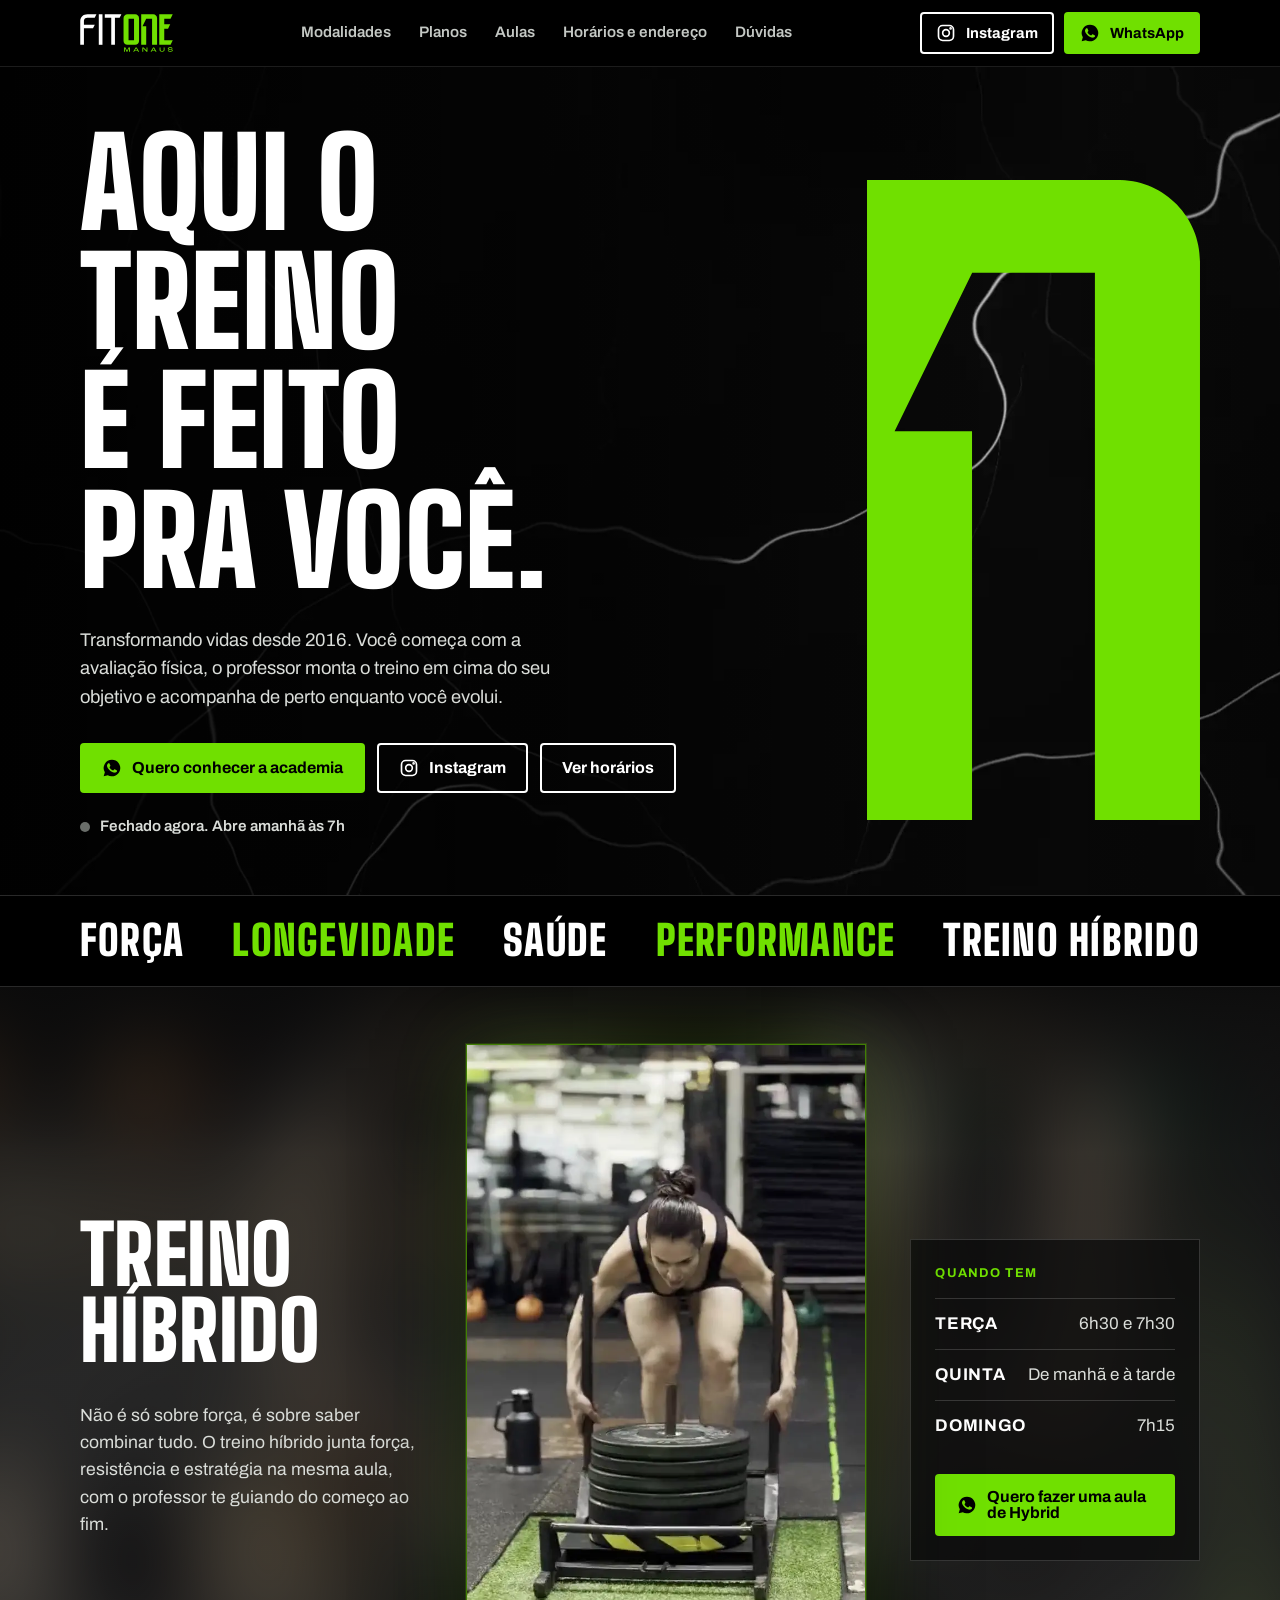
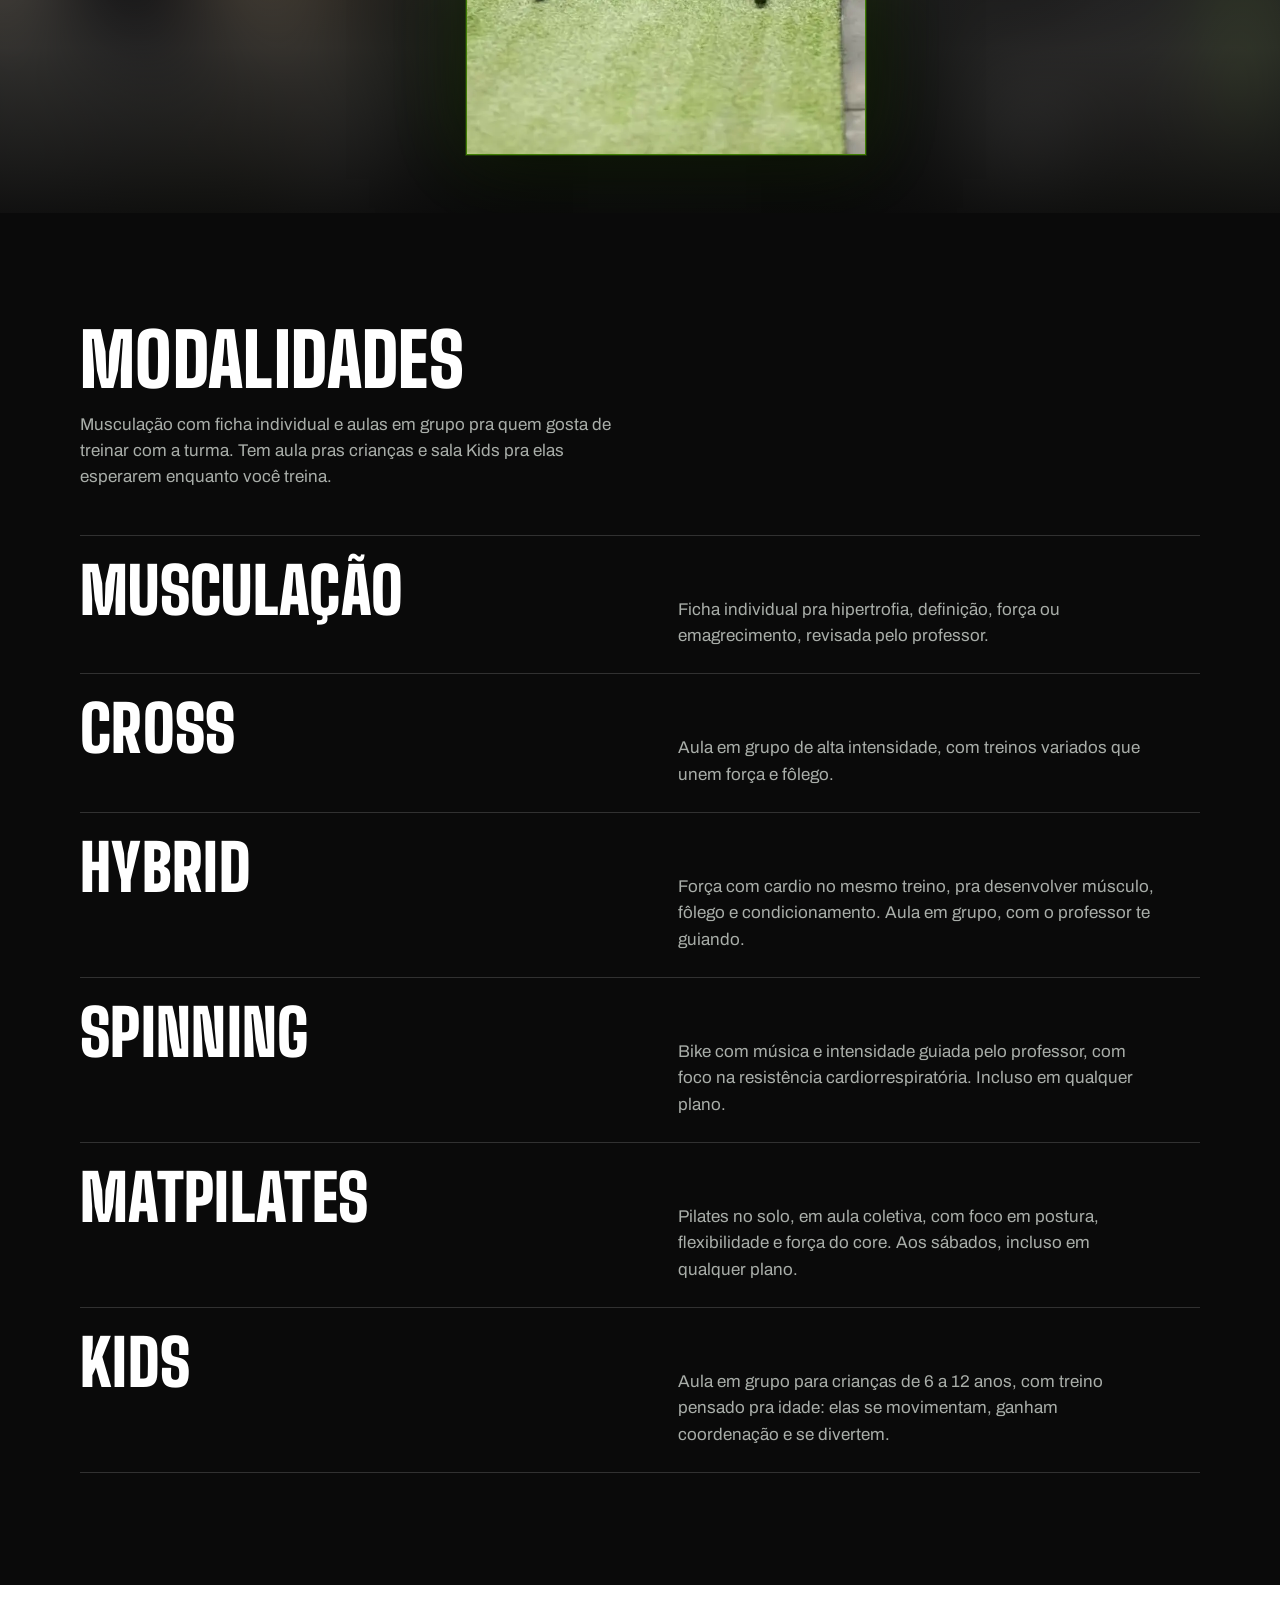
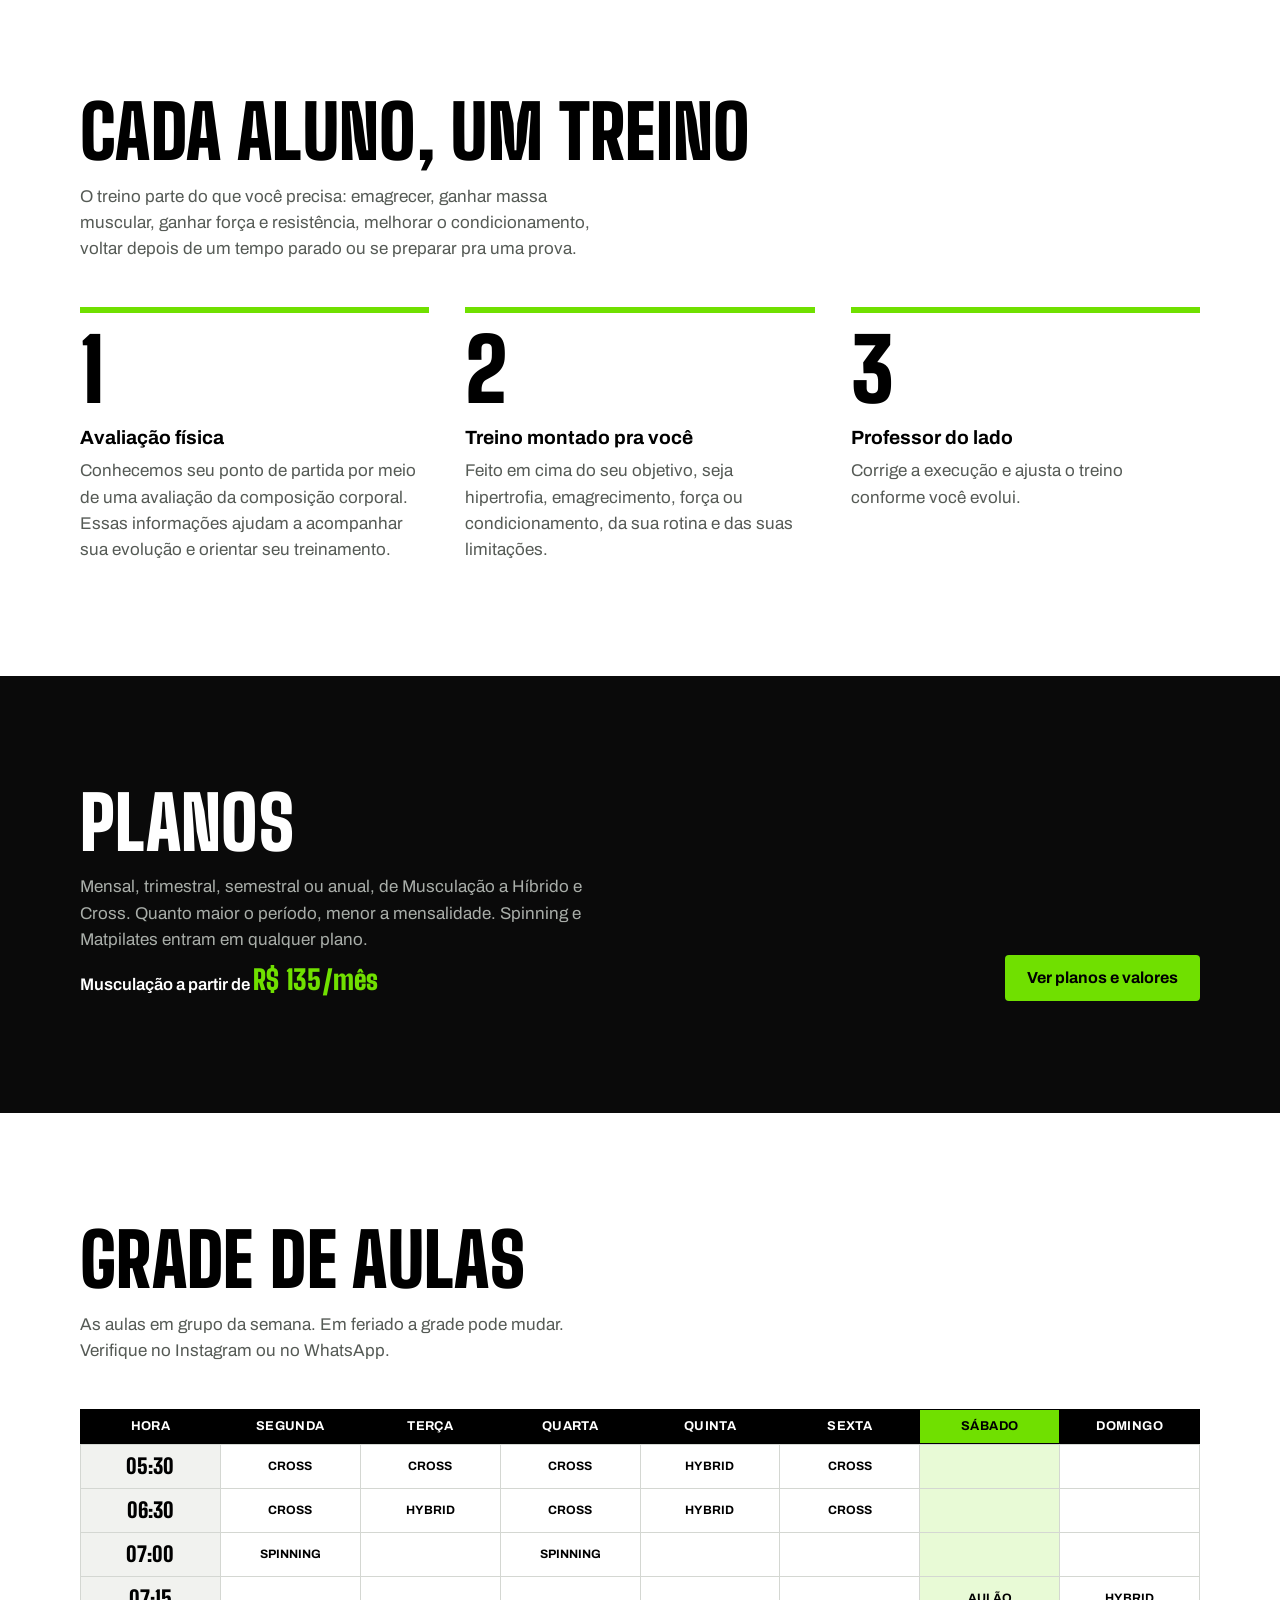
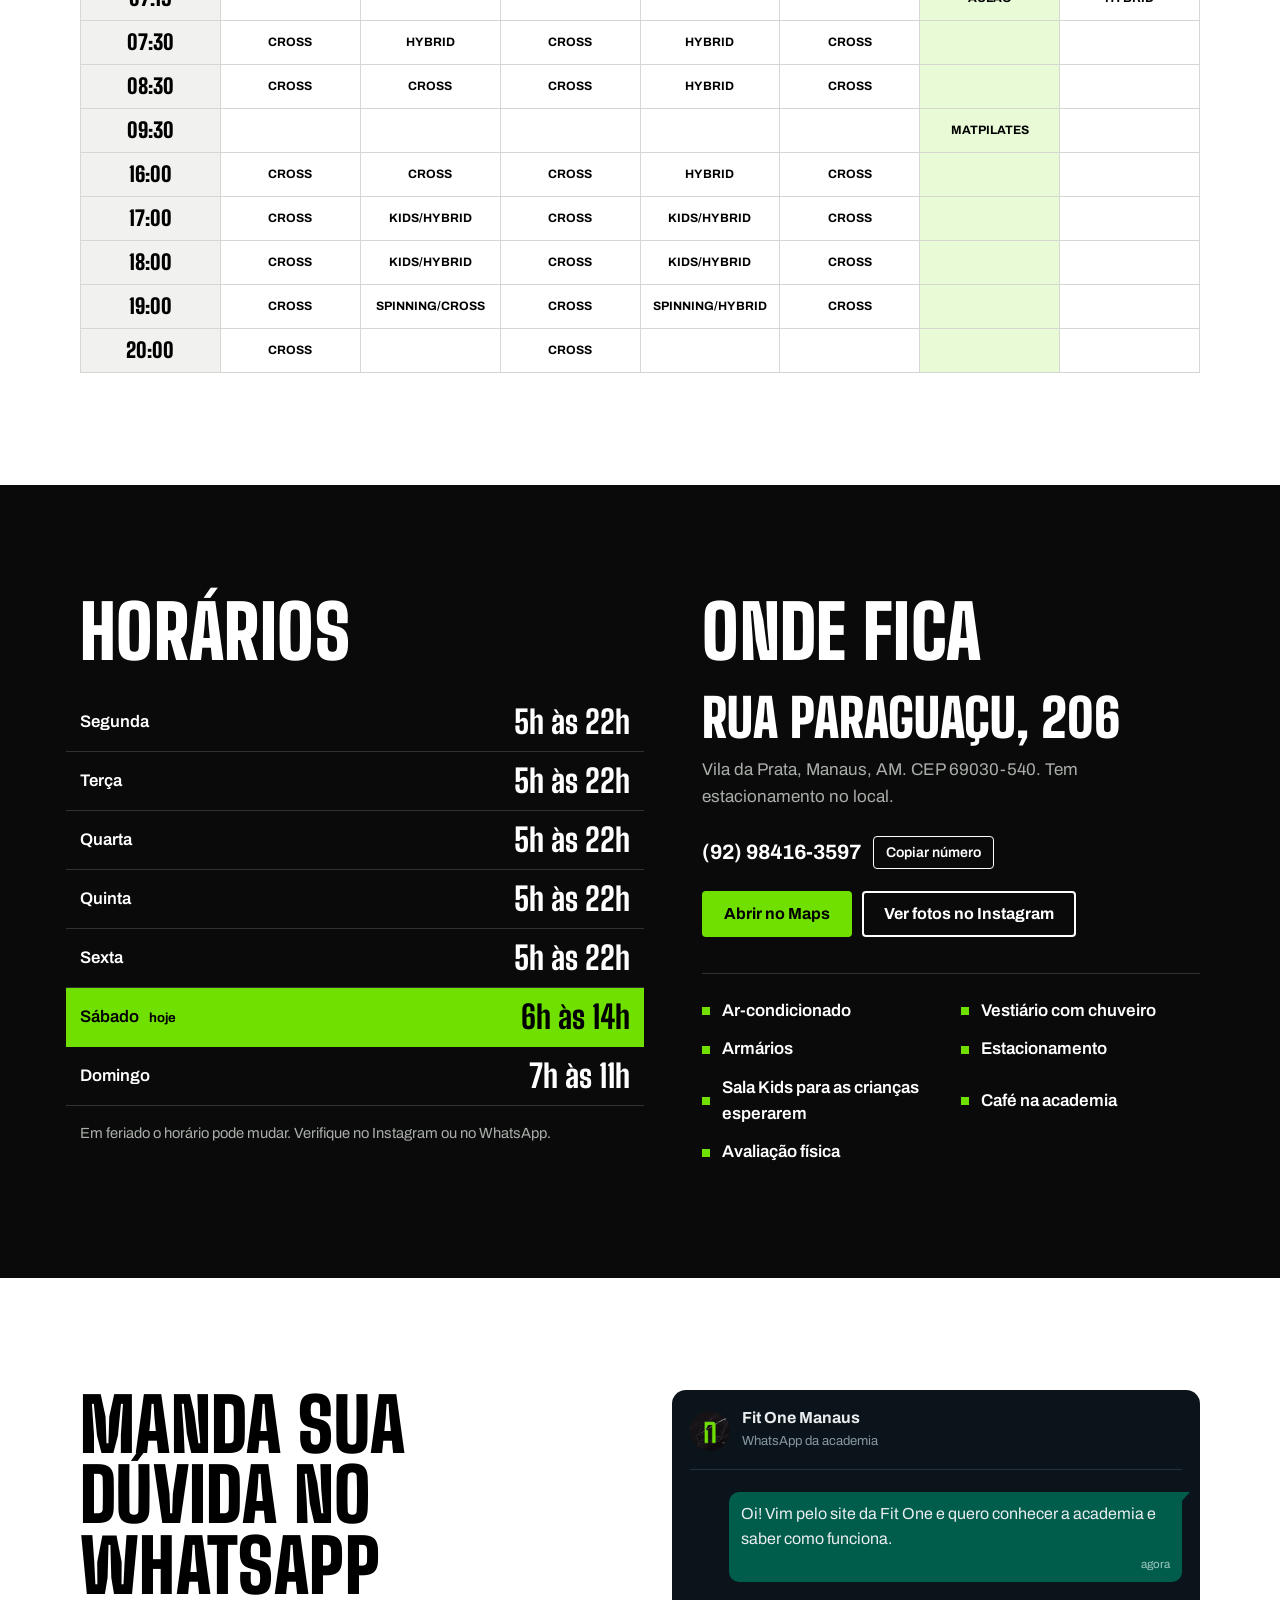
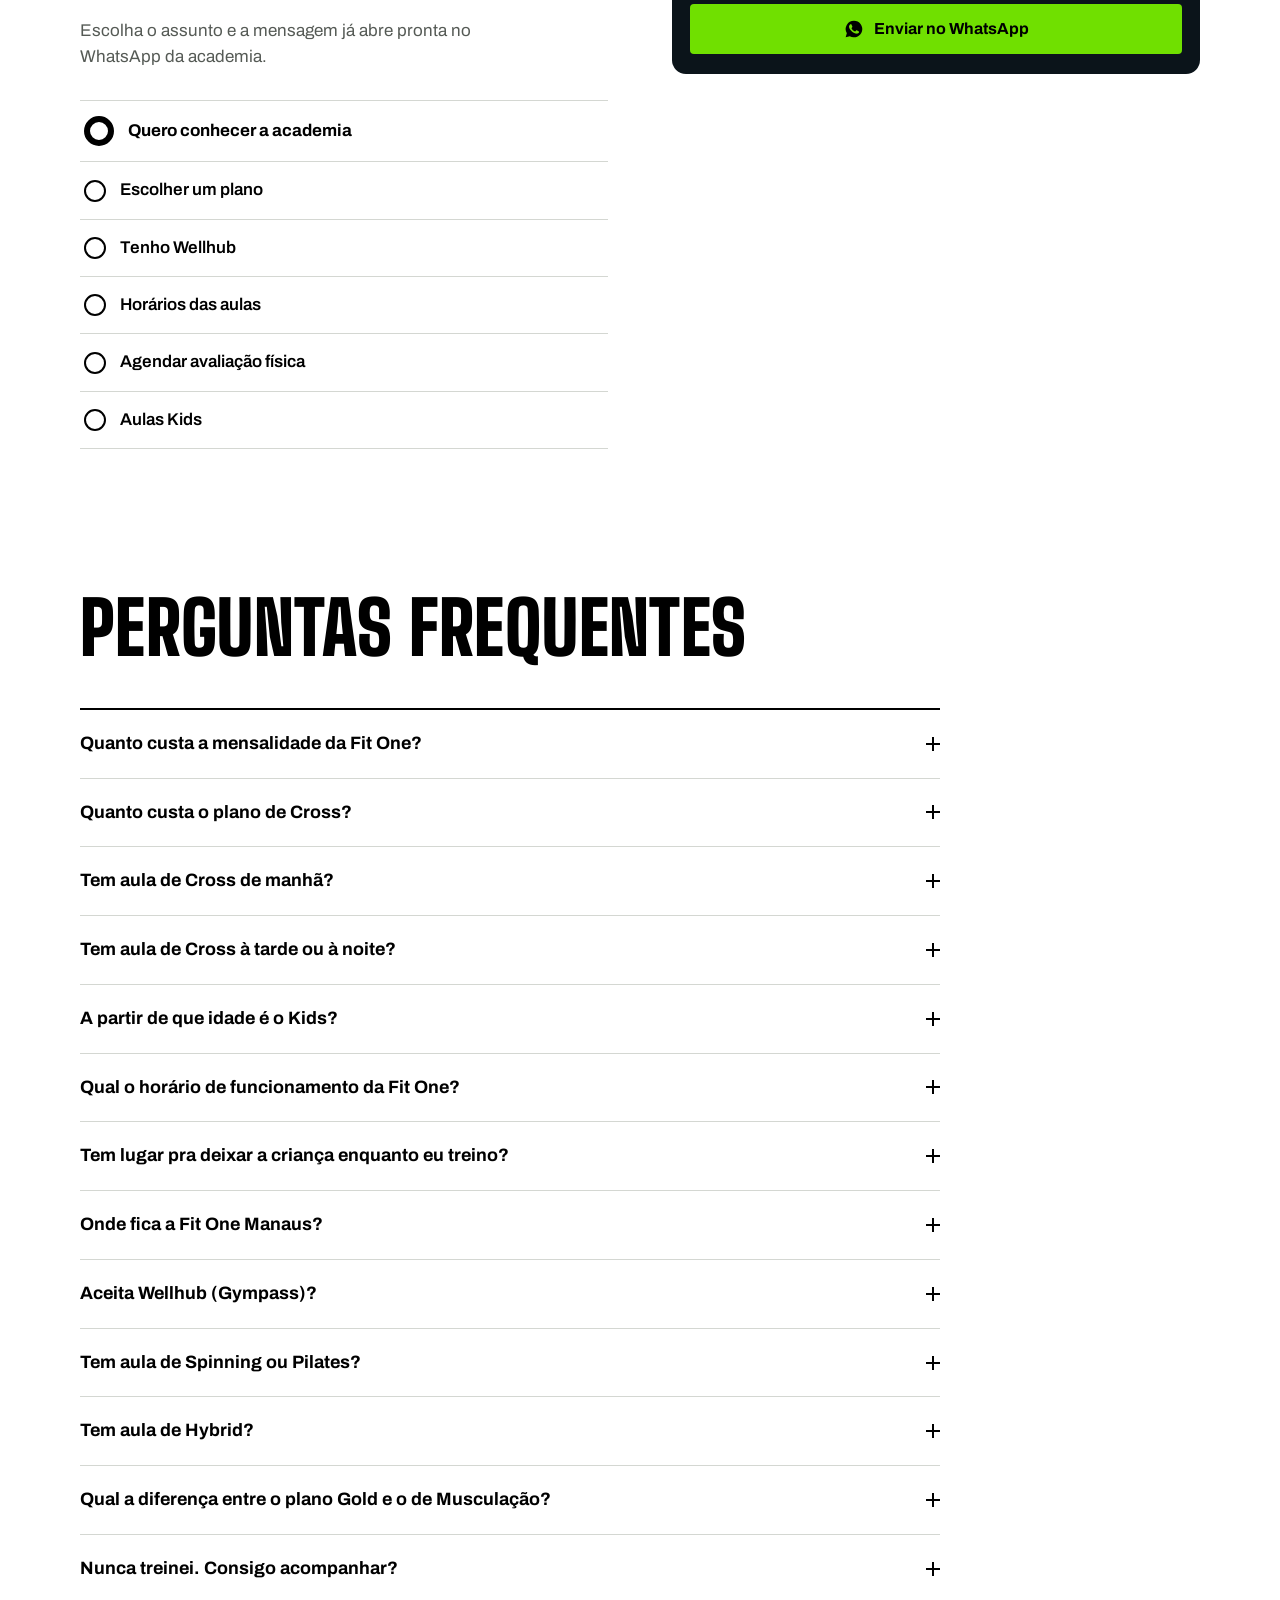
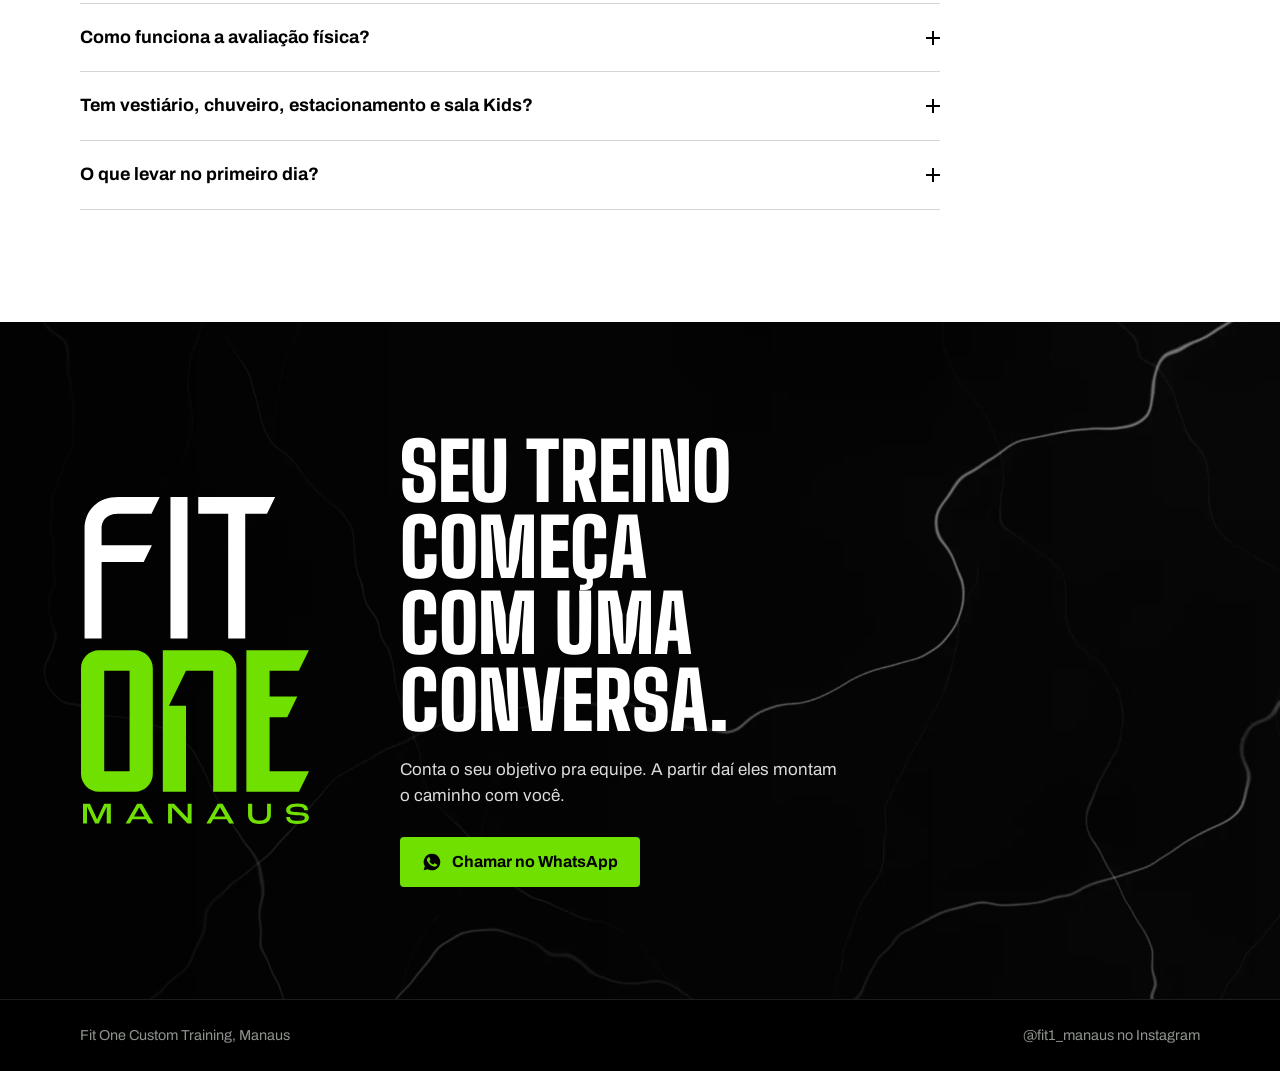
==== commit b8605bad: "v19: tira '7 dobras cutâneas' da avaliação física (varia por aluno) Co-Authored-By: Claude Sonnet 5." ====
--- a/index.html
+++ b/index.html
@@ -7,7 +7,7 @@
 <meta name="description" content="Academia na Vila da Prata, Manaus: Musculação a partir de R$ 135/mês, Cross, Hybrid, Spinning, Matpilates e Kids. Rua Paraguaçu, 206.">
 <link rel="canonical" href="https://fitonemanaus.com.br/">
 <meta name="theme-color" content="#000000">
-<meta name="build" content="fitone-v17-2026-11-09">
+<meta name="build" content="fitone-v19-2026-11-10">
 
 <!-- Prévia de link (WhatsApp, Instagram, Facebook) -->
 <meta property="og:type" content="website">
@@ -49,7 +49,7 @@
         "Fit One Manaus",
         "Fit One"
       ],
-      "description": "Academia na Vila da Prata, em Manaus, com treino personalizado desde 2016. Avaliação física de 7 dobras, ficha individual de Musculação e aulas em grupo de Cross, Hybrid, Spinning, Matpilates e Kids. Treino com foco em força, longevidade, saúde e performance.",
+      "description": "Academia na Vila da Prata, em Manaus, com treino personalizado desde 2016. Avaliação física, ficha individual de Musculação e aulas em grupo de Cross, Hybrid, Spinning, Matpilates e Kids. Treino com foco em força, longevidade, saúde e performance.",
       "url": "https://fitonemanaus.com.br/",
       "image": [
         "https://fitonemanaus.com.br/assets/og.jpg"
@@ -157,7 +157,7 @@
         "Treino infantil",
         "Hipertrofia",
         "Emagrecimento",
-        "Avaliação física com 7 dobras cutâneas",
+        "Avaliação física da composição corporal",
         "Força",
         "Longevidade",
         "Saúde",
@@ -643,7 +643,7 @@
           "name": "Como funciona a avaliação física?",
           "acceptedAnswer": {
             "@type": "Answer",
-            "text": "Antes de montar o seu treino, a equipe faz uma avaliação física pelo método de 7 dobras cutâneas, que mede sua composição corporal, pra entender seu ponto de partida e seu objetivo. Pergunte no WhatsApp como agendar."
+            "text": "Antes de montar o seu treino, a equipe faz uma avaliação da composição corporal pra entender seu ponto de partida e seu objetivo. Pergunte no WhatsApp como agendar."
           }
         },
         {
@@ -670,7 +670,7 @@
 
 <link rel="preload" href="assets/fonts/big-shoulders-display-latin-900-normal.woff2" as="font" type="font/woff2" crossorigin>
 <link rel="preload" href="assets/fonts/archivo-latin-400-normal.woff2" as="font" type="font/woff2" crossorigin>
-<link rel="stylesheet" href="style.css?v=17">
+<link rel="stylesheet" href="style.css?v=18">
 </head>
 <body>
 
@@ -792,7 +792,7 @@
         <p class="muted">O treino parte do que você precisa: emagrecer, ganhar massa muscular, ganhar força e resistência, melhorar o condicionamento, voltar depois de um tempo parado ou se preparar pra uma prova.</p>
       </div>
       <ol class="steps">
-        <li><b>Avaliação física</b><p>Avaliação pelo método de 7 dobras cutâneas, que mede sua composição corporal pra saber de onde você parte.</p></li>
+        <li><b>Avaliação física</b><p>Conhecemos seu ponto de partida por meio de uma avaliação da composição corporal. Essas informações ajudam a acompanhar sua evolução e orientar seu treinamento.</p></li>
         <li><b>Treino montado pra você</b><p>Feito em cima do seu objetivo, seja hipertrofia, emagrecimento, força ou condicionamento, da sua rotina e das suas limitações.</p></li>
         <li><b>Professor do lado</b><p>Corrige a execução e ajusta o treino conforme você evolui.</p></li>
       </ol>
@@ -953,7 +953,7 @@
         <details><summary>Tem aula de Hybrid?</summary><p>Tem. O Hybrid junta força e cardio no mesmo treino. As aulas são às terças, às 6h30 e 7h30, às quintas, de manhã e à tarde, e aos domingos, às 7h15.</p></details>
         <details><summary>Qual a diferença entre o plano Gold e o de Musculação?</summary><p>O plano de Musculação é só de Musculação, até 7x por semana, com ficha individual e acompanhamento do professor. O Gold inclui Musculação, Híbrido e Cross, e dá direito a 5 convites por mês. A Musculação começa em R$ 135 por mês e o Gold em R$ 220 por mês. Spinning e Matpilates entram em qualquer plano.</p></details>
         <details><summary>Nunca treinei. Consigo acompanhar?</summary><p>Consegue. O treino é montado de acordo com o seu nível e o professor acompanha a execução dos exercícios.</p></details>
-        <details><summary>Como funciona a avaliação física?</summary><p>Antes de montar o seu treino, a equipe faz uma avaliação física pelo método de 7 dobras cutâneas, que mede sua composição corporal, pra entender seu ponto de partida e seu objetivo. Pergunte no WhatsApp como agendar.</p></details>
+        <details><summary>Como funciona a avaliação física?</summary><p>Antes de montar o seu treino, a equipe faz uma avaliação da composição corporal pra entender seu ponto de partida e seu objetivo. Pergunte no WhatsApp como agendar.</p></details>
         <details><summary>Tem vestiário, chuveiro, estacionamento e sala Kids?</summary><p>Tem. A Fit One tem ar-condicionado, vestiário com chuveiro, armários, estacionamento, sala Kids para as crianças esperarem enquanto os pais treinam e café na academia.</p></details>
         <details><summary>O que levar no primeiro dia?</summary><p>Roupa confortável, tênis, garrafinha de água e toalha. Se for usar o chuveiro, traga seus itens de banho.</p></details>
       </div>
@@ -982,7 +982,7 @@
   </div>
 </footer>
 
-<script src="config.js?v=17"></script>
-<script src="site.js?v=17"></script>
+<script src="config.js?v=18"></script>
+<script src="site.js?v=18"></script>
 </body>
 </html>
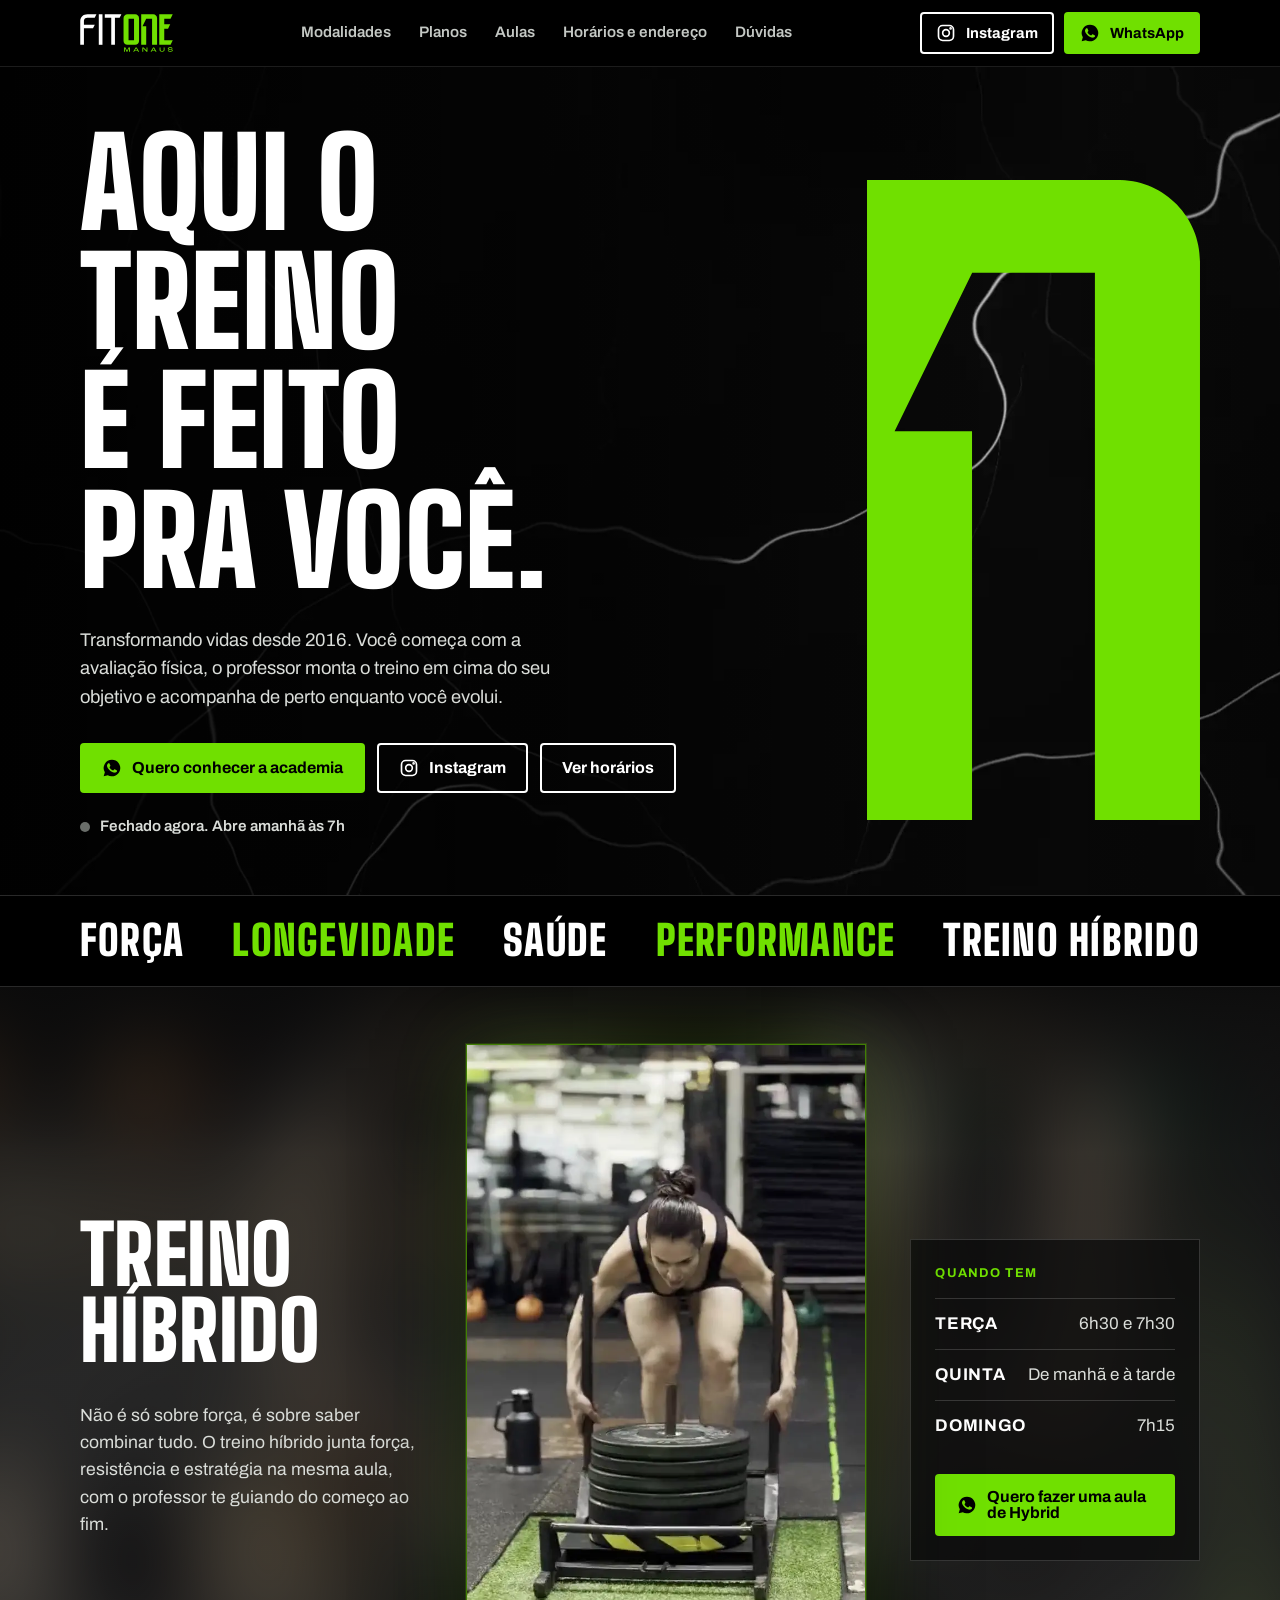
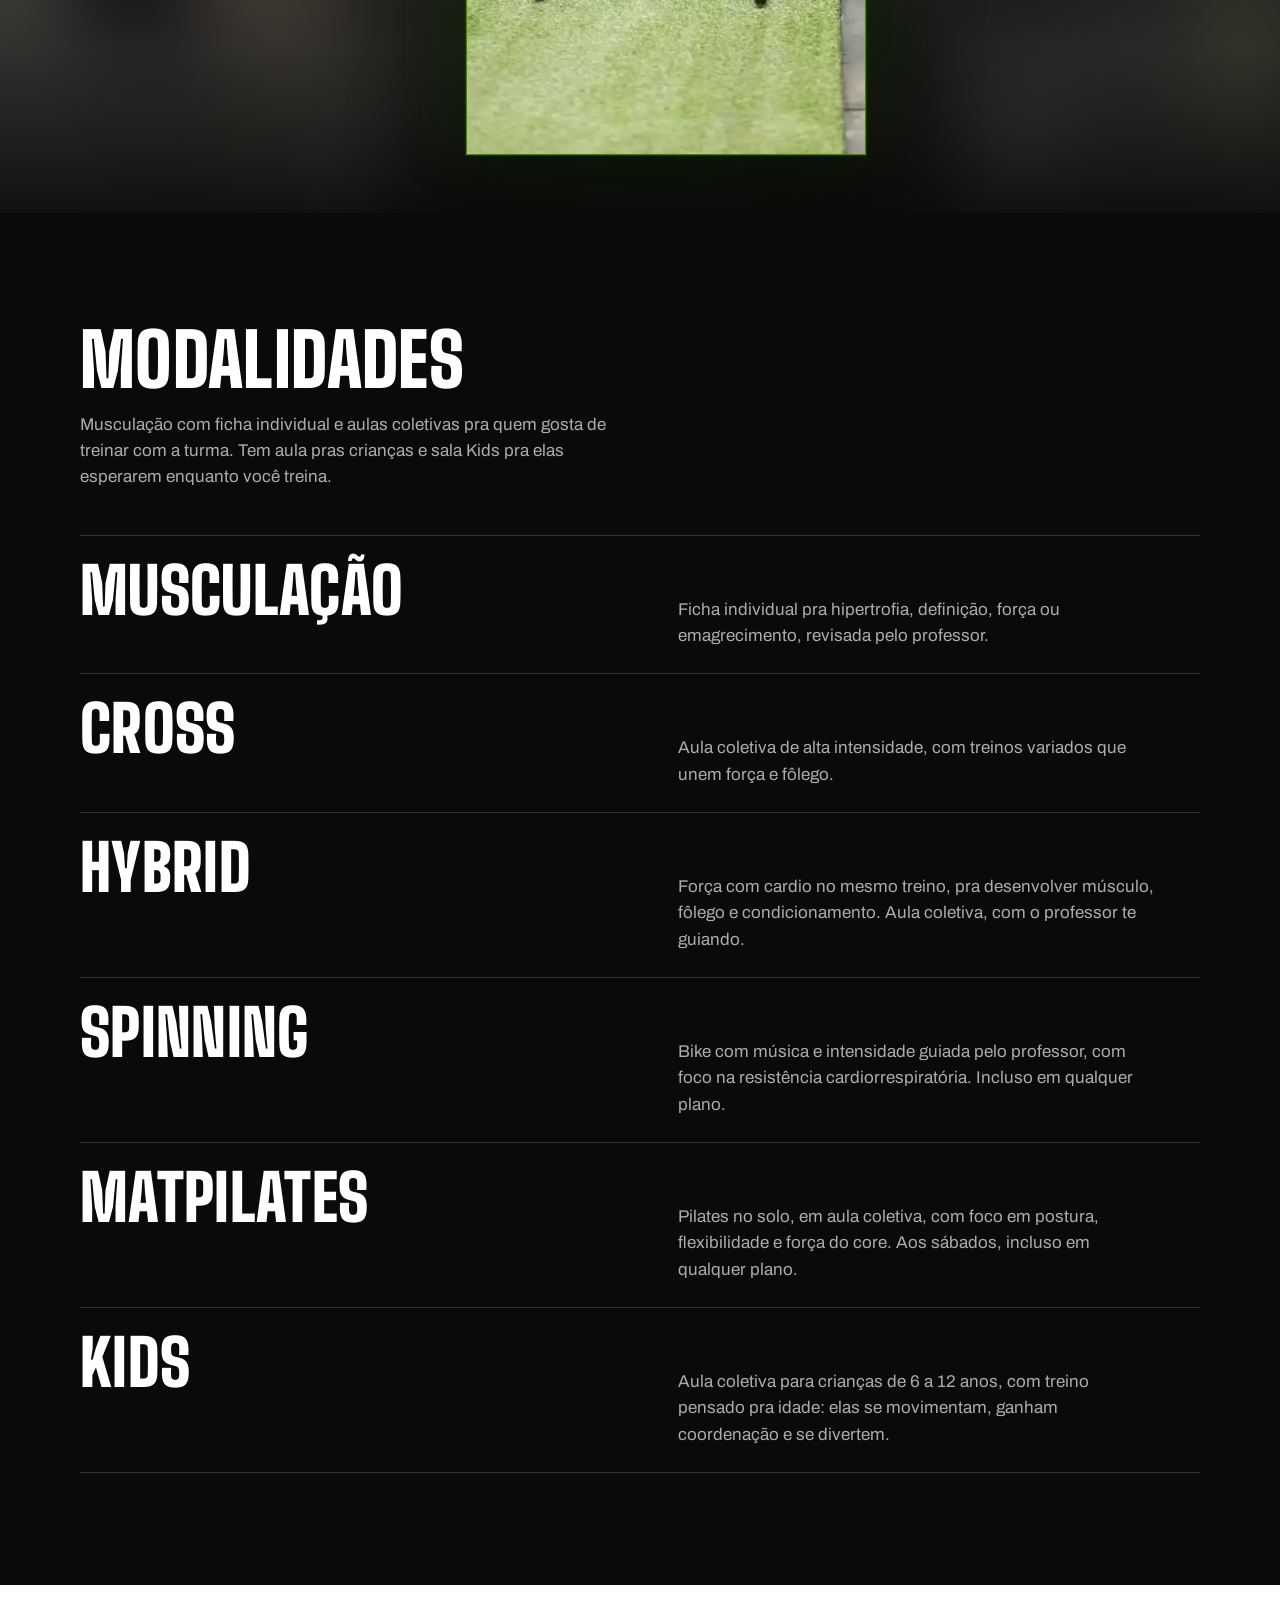
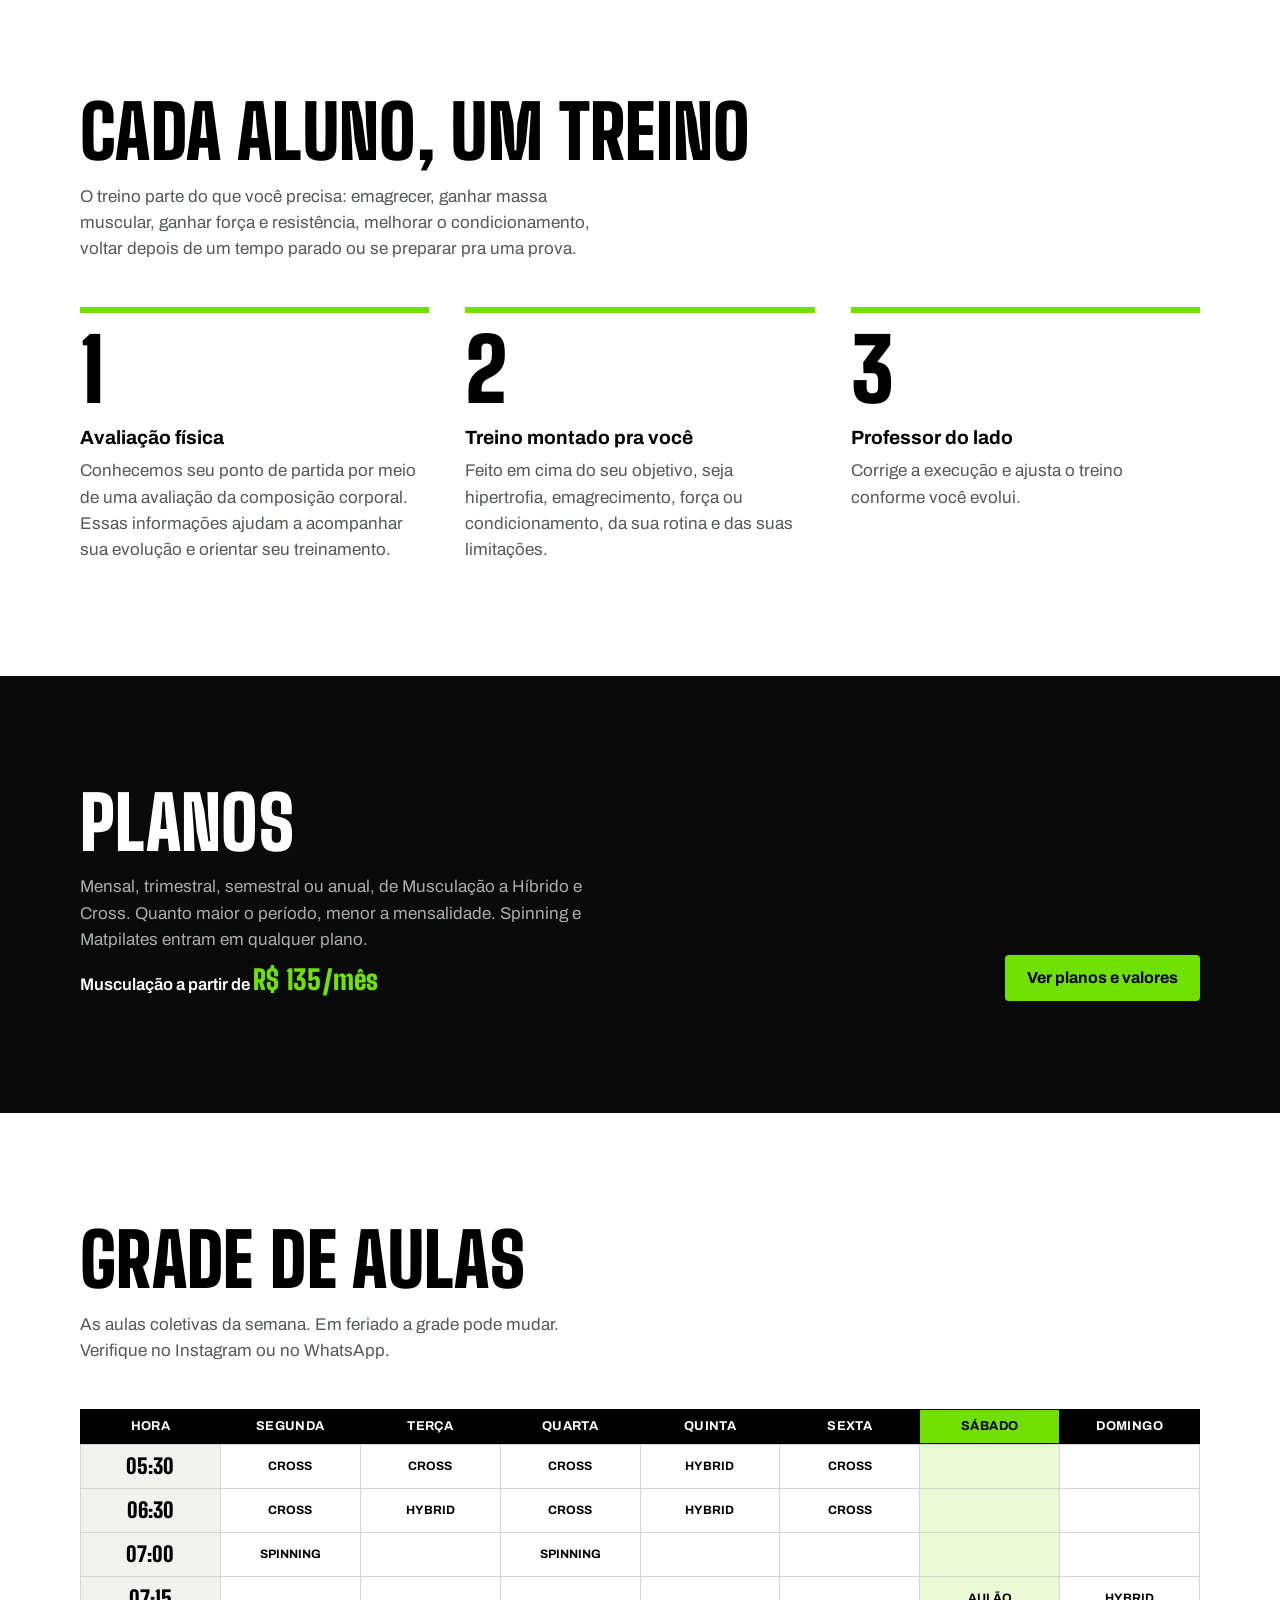
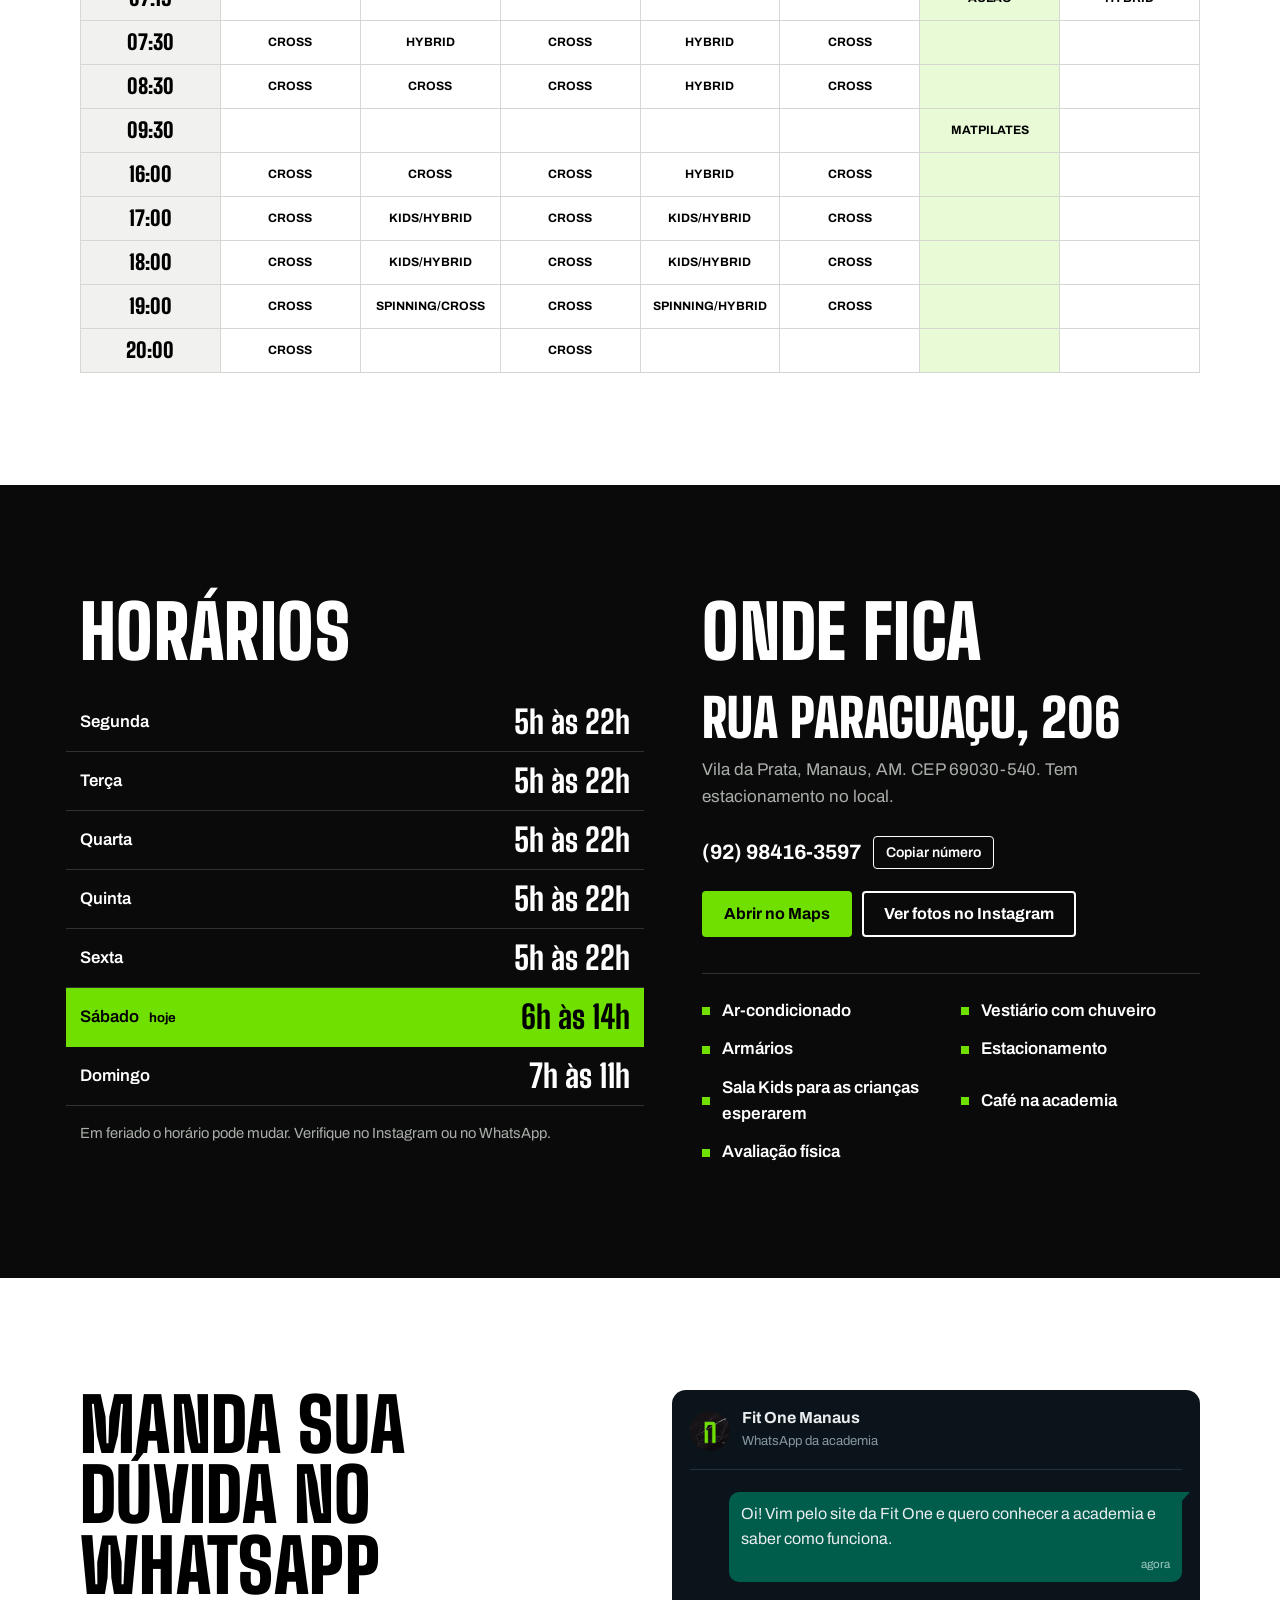
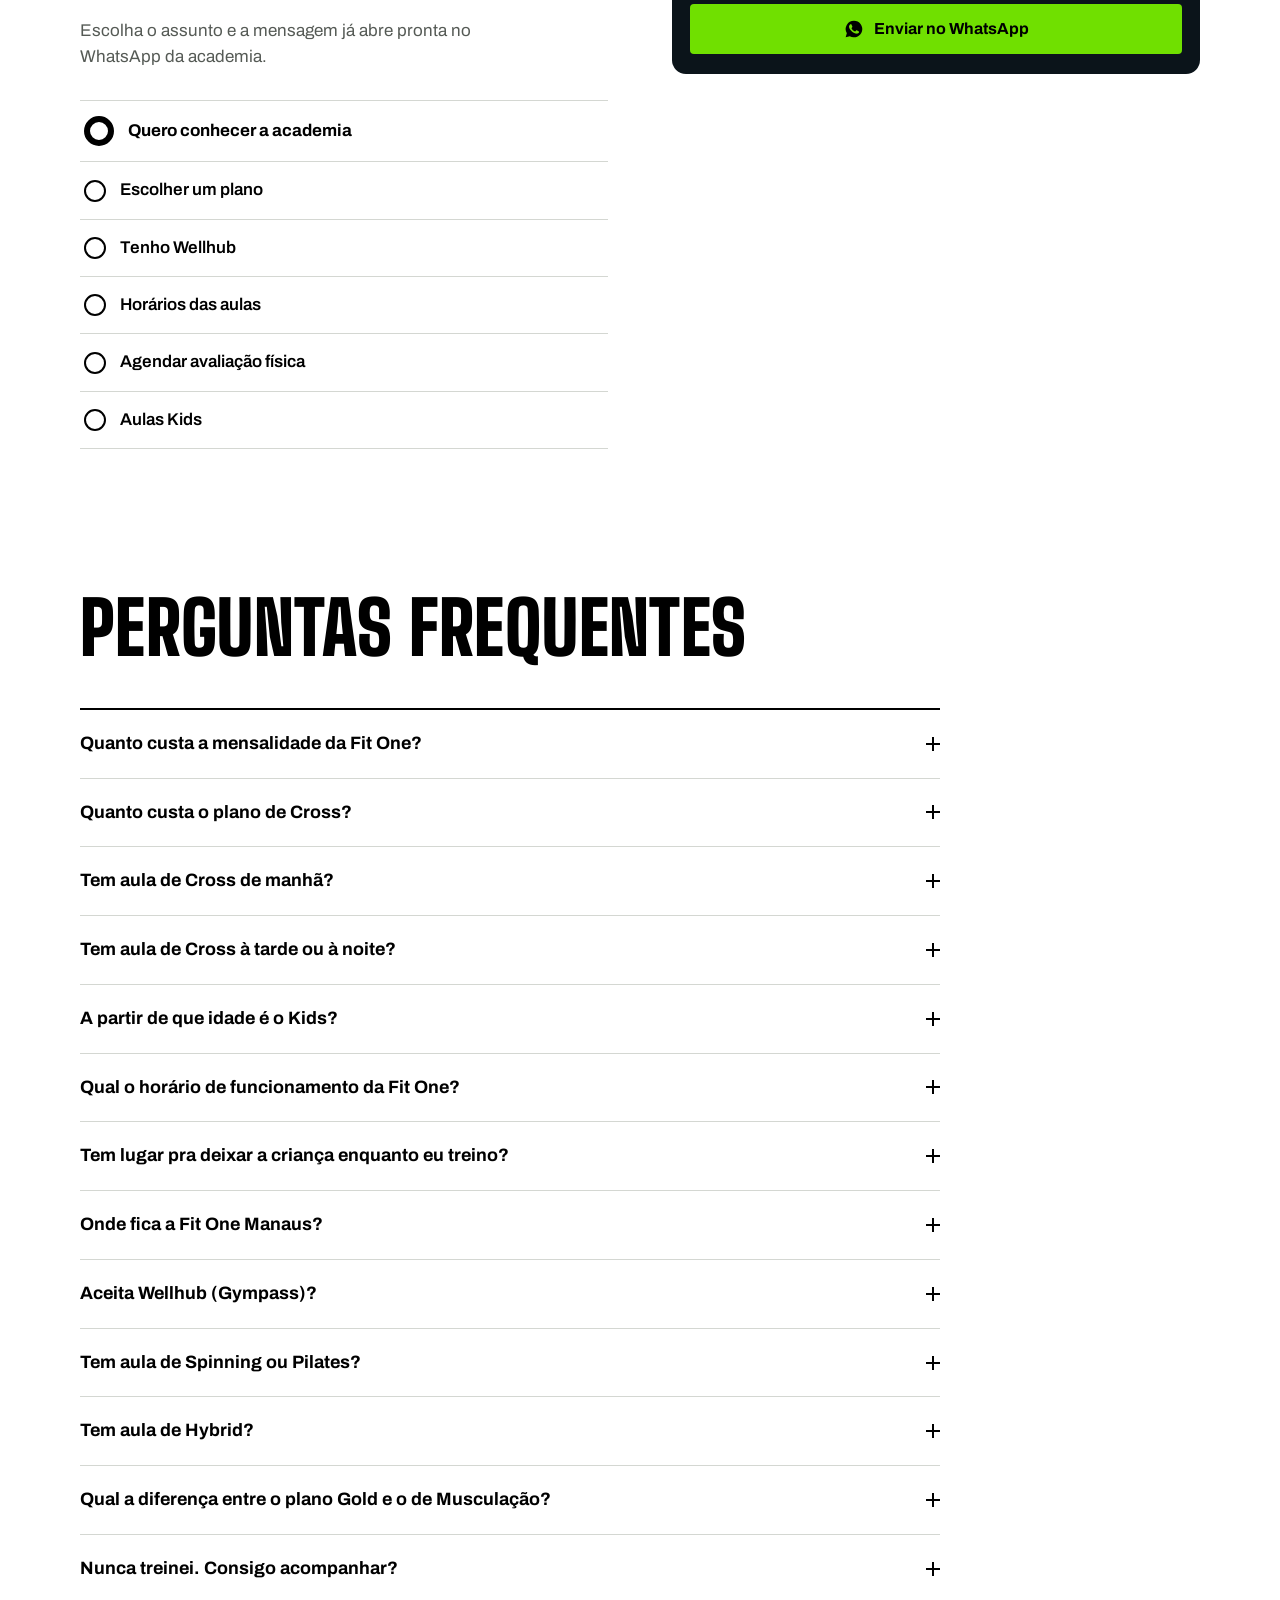
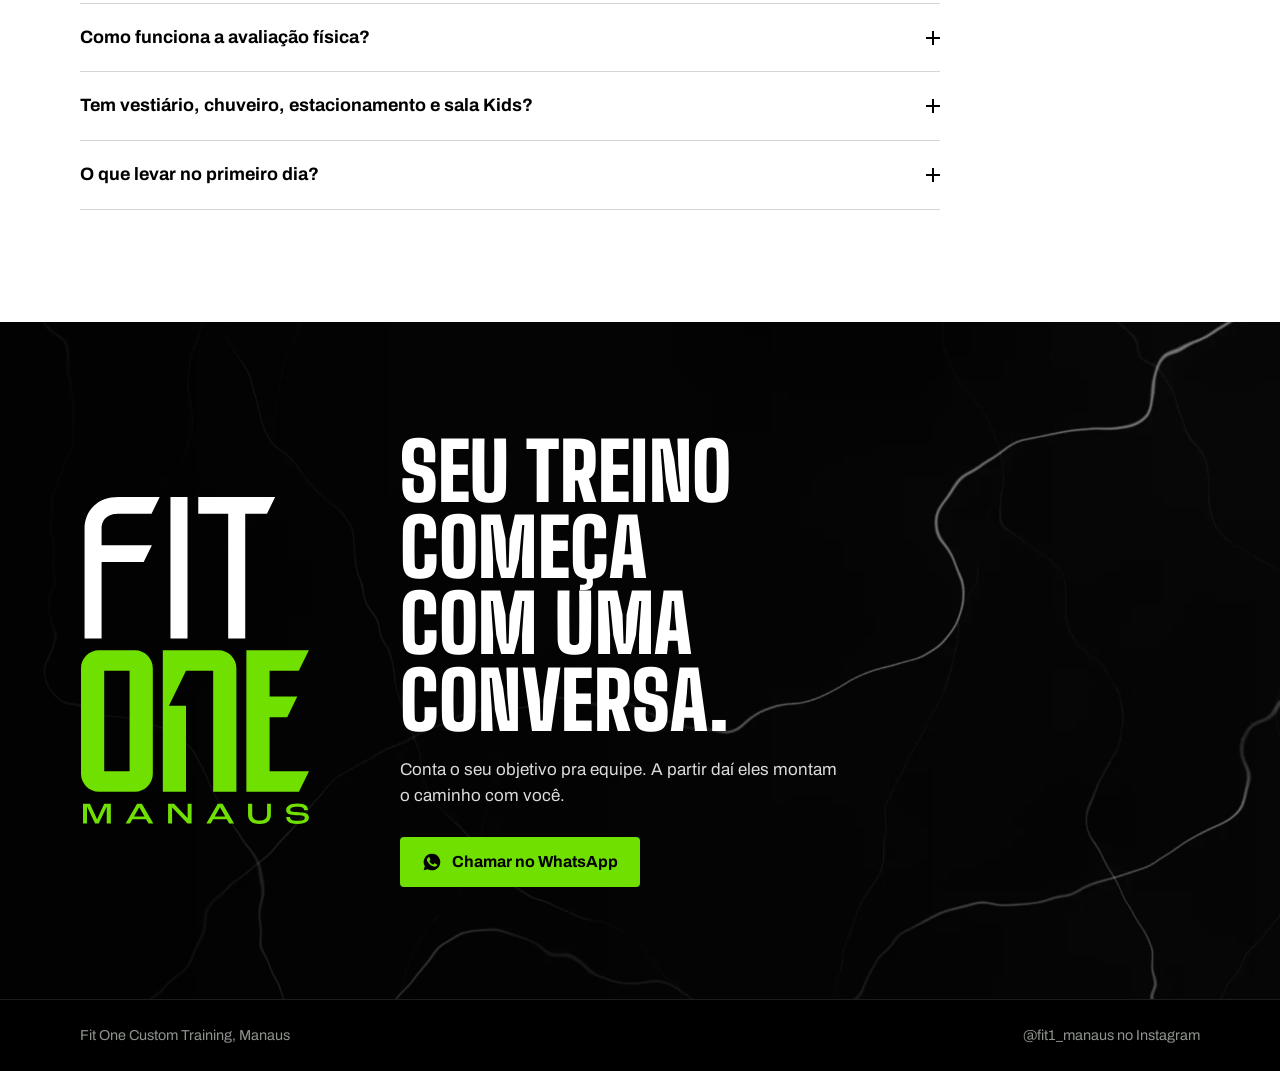
==== commit 9b2760d6: "v20: 'aula em grupo' vira 'aula coletiva' Co-Authored-By: Claude Sonnet 5.5 <noreply@anthropic.com> " ====
--- a/index.html
+++ b/index.html
@@ -7,7 +7,7 @@
 <meta name="description" content="Academia na Vila da Prata, Manaus: Musculação a partir de R$ 135/mês, Cross, Hybrid, Spinning, Matpilates e Kids. Rua Paraguaçu, 206.">
 <link rel="canonical" href="https://fitonemanaus.com.br/">
 <meta name="theme-color" content="#000000">
-<meta name="build" content="fitone-v19-2026-11-10">
+<meta name="build" content="fitone-v20-2026-11-10">
 
 <!-- Prévia de link (WhatsApp, Instagram, Facebook) -->
 <meta property="og:type" content="website">
@@ -49,7 +49,7 @@
         "Fit One Manaus",
         "Fit One"
       ],
-      "description": "Academia na Vila da Prata, em Manaus, com treino personalizado desde 2016. Avaliação física, ficha individual de Musculação e aulas em grupo de Cross, Hybrid, Spinning, Matpilates e Kids. Treino com foco em força, longevidade, saúde e performance.",
+      "description": "Academia na Vila da Prata, em Manaus, com treino personalizado desde 2016. Avaliação física, ficha individual de Musculação e aulas coletivas de Cross, Hybrid, Spinning, Matpilates e Kids. Treino com foco em força, longevidade, saúde e performance.",
       "url": "https://fitonemanaus.com.br/",
       "image": [
         "https://fitonemanaus.com.br/assets/og.jpg"
@@ -188,7 +188,7 @@
               {
                 "@type": "Service",
                 "name": "Cross",
-                "description": "Aula em grupo de alta intensidade, com treinos variados que unem força e fôlego.",
+                "description": "Aula coletiva de alta intensidade, com treinos variados que unem força e fôlego.",
                 "serviceType": "Cross",
                 "provider": {
                   "@id": "https://fitonemanaus.com.br/#academia"
@@ -240,7 +240,7 @@
               {
                 "@type": "Service",
                 "name": "Kids",
-                "description": "Aula em grupo para crianças de 6 a 12 anos, com treino pensado pra idade: elas se movimentam, ganham coordenação e se divertem.",
+                "description": "Aula coletiva para crianças de 6 a 12 anos, com treino pensado pra idade: elas se movimentam, ganham coordenação e se divertem.",
                 "serviceType": "Kids",
                 "provider": {
                   "@id": "https://fitonemanaus.com.br/#academia"
@@ -760,15 +760,15 @@
     <div class="wrap">
       <div class="head">
         <h2>Modalidades</h2>
-        <p class="muted">Musculação com ficha individual e aulas em grupo pra quem gosta de treinar com a turma. Tem aula pras crianças e sala Kids pra elas esperarem enquanto você treina.</p>
+        <p class="muted">Musculação com ficha individual e aulas coletivas pra quem gosta de treinar com a turma. Tem aula pras crianças e sala Kids pra elas esperarem enquanto você treina.</p>
       </div>
       <ul class="mods">
         <li><h3>Musculação</h3><p>Ficha individual pra hipertrofia, definição, força ou emagrecimento, revisada pelo professor.</p></li>
-        <li><h3>Cross</h3><p>Aula em grupo de alta intensidade, com treinos variados que unem força e fôlego.</p></li>
-        <li><h3>Hybrid</h3><p>Força com cardio no mesmo treino, pra desenvolver músculo, fôlego e condicionamento. Aula em grupo, com o professor te guiando.</p></li>
+        <li><h3>Cross</h3><p>Aula coletiva de alta intensidade, com treinos variados que unem força e fôlego.</p></li>
+        <li><h3>Hybrid</h3><p>Força com cardio no mesmo treino, pra desenvolver músculo, fôlego e condicionamento. Aula coletiva, com o professor te guiando.</p></li>
         <li><h3>Spinning</h3><p>Bike com música e intensidade guiada pelo professor, com foco na resistência cardiorrespiratória. Incluso em qualquer plano.</p></li>
         <li><h3>Matpilates</h3><p>Pilates no solo, em aula coletiva, com foco em postura, flexibilidade e força do core. Aos sábados, incluso em qualquer plano.</p></li>
-        <li><h3>Kids</h3><p>Aula em grupo para crianças de 6 a 12 anos, com treino pensado pra idade: elas se movimentam, ganham coordenação e se divertem.</p></li>
+        <li><h3>Kids</h3><p>Aula coletiva para crianças de 6 a 12 anos, com treino pensado pra idade: elas se movimentam, ganham coordenação e se divertem.</p></li>
       </ul>
     </div>
   </section>
@@ -854,7 +854,7 @@
     <div class="wrap">
       <div class="head">
         <h2>Grade de aulas</h2>
-        <p class="muted">As aulas em grupo da semana. Em feriado a grade pode mudar. Verifique no Instagram ou no WhatsApp.</p>
+        <p class="muted">As aulas coletivas da semana. Em feriado a grade pode mudar. Verifique no Instagram ou no WhatsApp.</p>
       </div>
       <div class="grade-wrap"><table class="grade" id="grade-table"><caption class="sr">Grade de aulas da semana</caption><thead><tr><th>Hora</th><th>Segunda</th><th>Terça</th><th>Quarta</th><th>Quinta</th><th>Sexta</th><th>Sábado</th><th>Domingo</th></tr></thead><tbody><tr><th>05:30</th><td>Cross</td><td>Cross</td><td>Cross</td><td>Hybrid</td><td>Cross</td><td></td><td></td></tr><tr><th>06:30</th><td>Cross</td><td>Hybrid</td><td>Cross</td><td>Hybrid</td><td>Cross</td><td></td><td></td></tr><tr><th>07:00</th><td>Spinning</td><td></td><td>Spinning</td><td></td><td></td><td></td><td></td></tr><tr><th>07:15</th><td></td><td></td><td></td><td></td><td></td><td>Aulão</td><td>Hybrid</td></tr><tr><th>07:30</th><td>Cross</td><td>Hybrid</td><td>Cross</td><td>Hybrid</td><td>Cross</td><td></td><td></td></tr><tr><th>08:30</th><td>Cross</td><td>Cross</td><td>Cross</td><td>Hybrid</td><td>Cross</td><td></td><td></td></tr><tr><th>09:30</th><td></td><td></td><td></td><td></td><td></td><td>Matpilates</td><td></td></tr><tr><th>16:00</th><td>Cross</td><td>Cross</td><td>Cross</td><td>Hybrid</td><td>Cross</td><td></td><td></td></tr><tr><th>17:00</th><td>Cross</td><td>Kids/​Hybrid</td><td>Cross</td><td>Kids/​Hybrid</td><td>Cross</td><td></td><td></td></tr><tr><th>18:00</th><td>Cross</td><td>Kids/​Hybrid</td><td>Cross</td><td>Kids/​Hybrid</td><td>Cross</td><td></td><td></td></tr><tr><th>19:00</th><td>Cross</td><td>Spinning/​Cross</td><td>Cross</td><td>Spinning/​Hybrid</td><td>Cross</td><td></td><td></td></tr><tr><th>20:00</th><td>Cross</td><td></td><td>Cross</td><td></td><td></td><td></td><td></td></tr></tbody></table></div>
       <div class="dias-m">
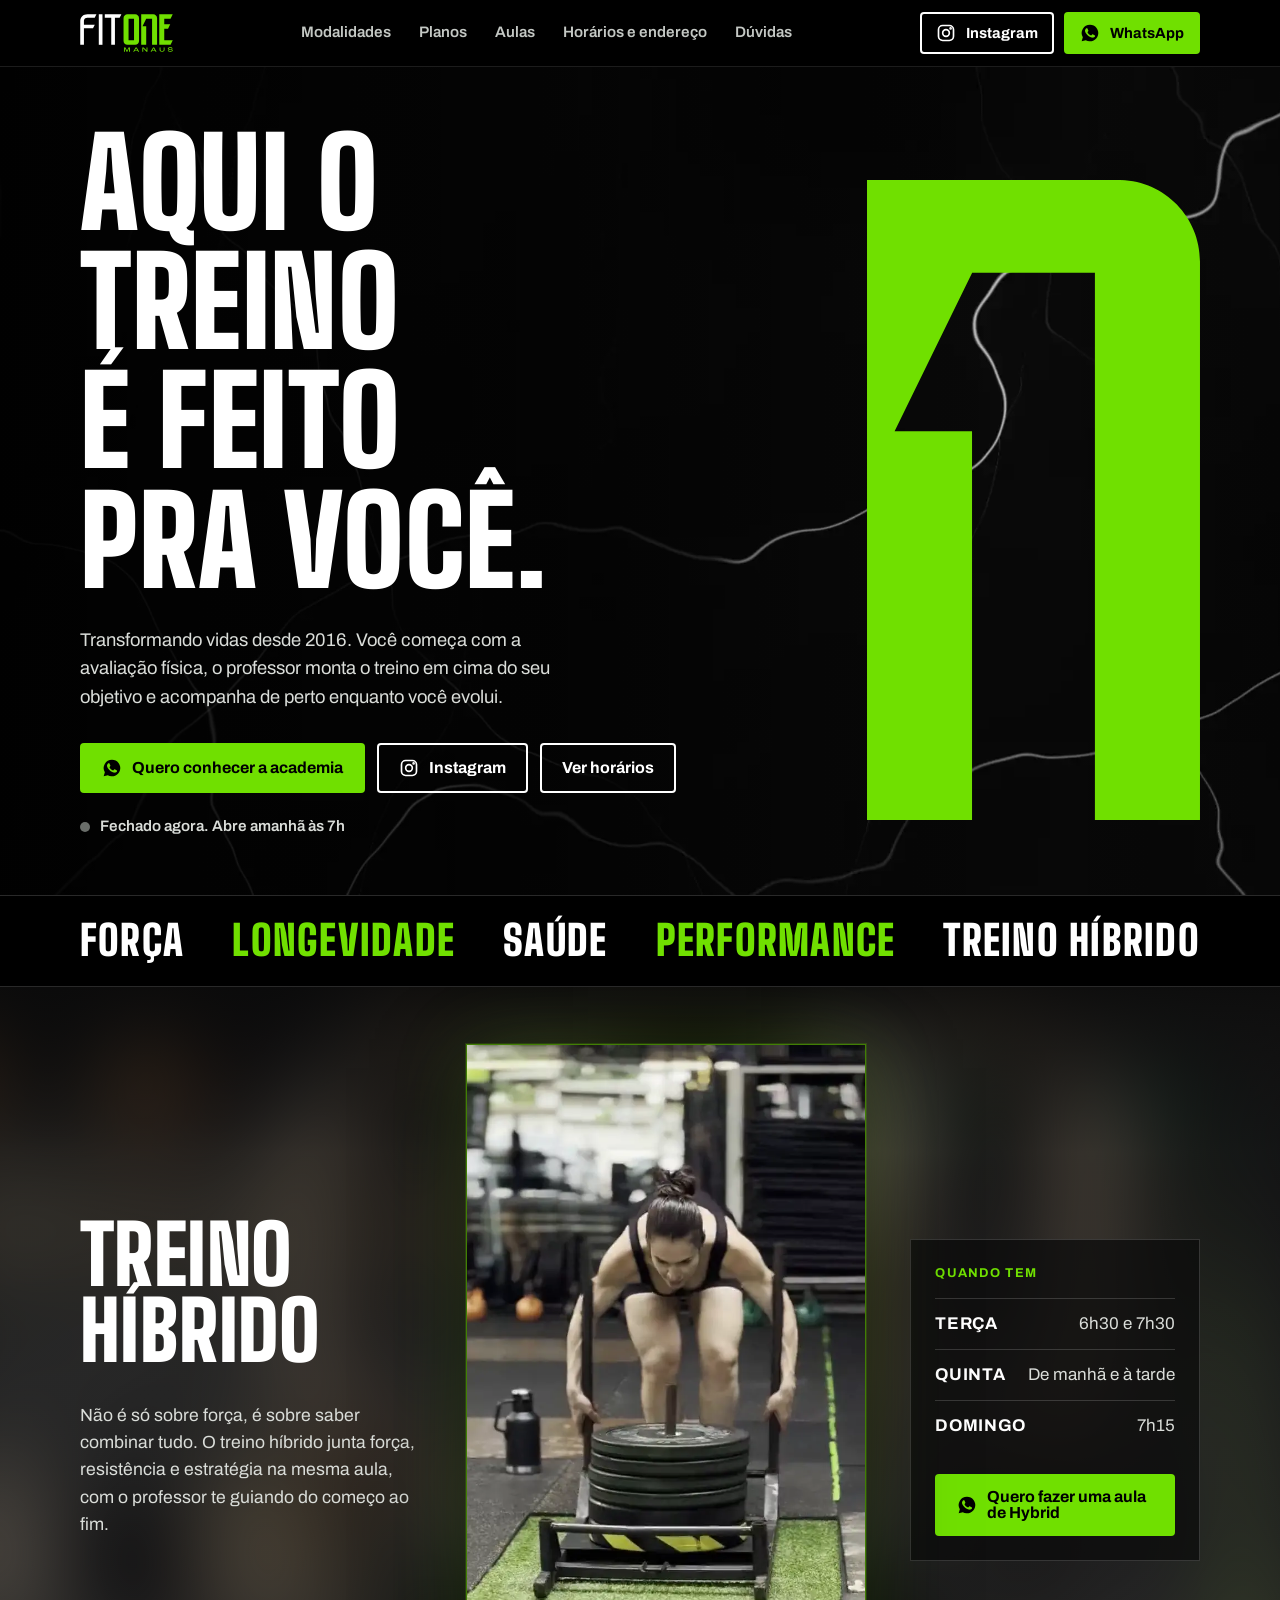
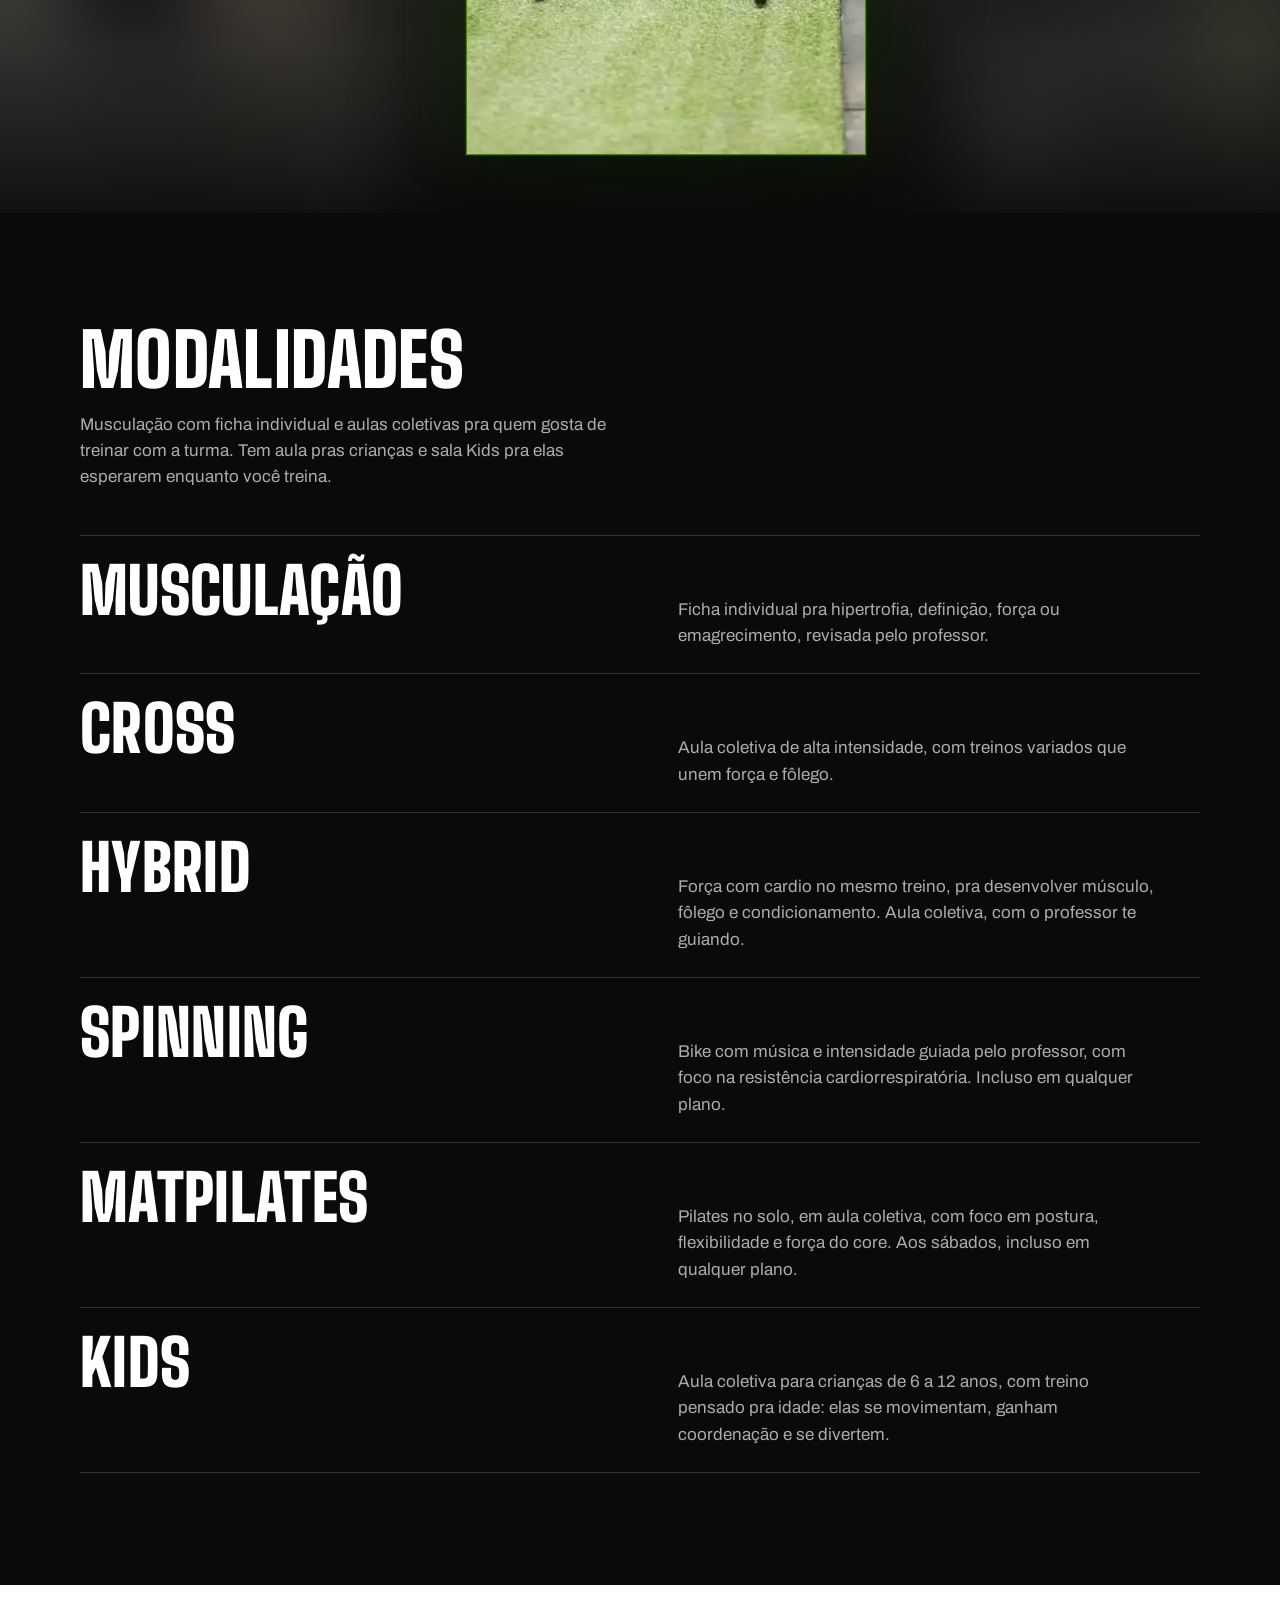
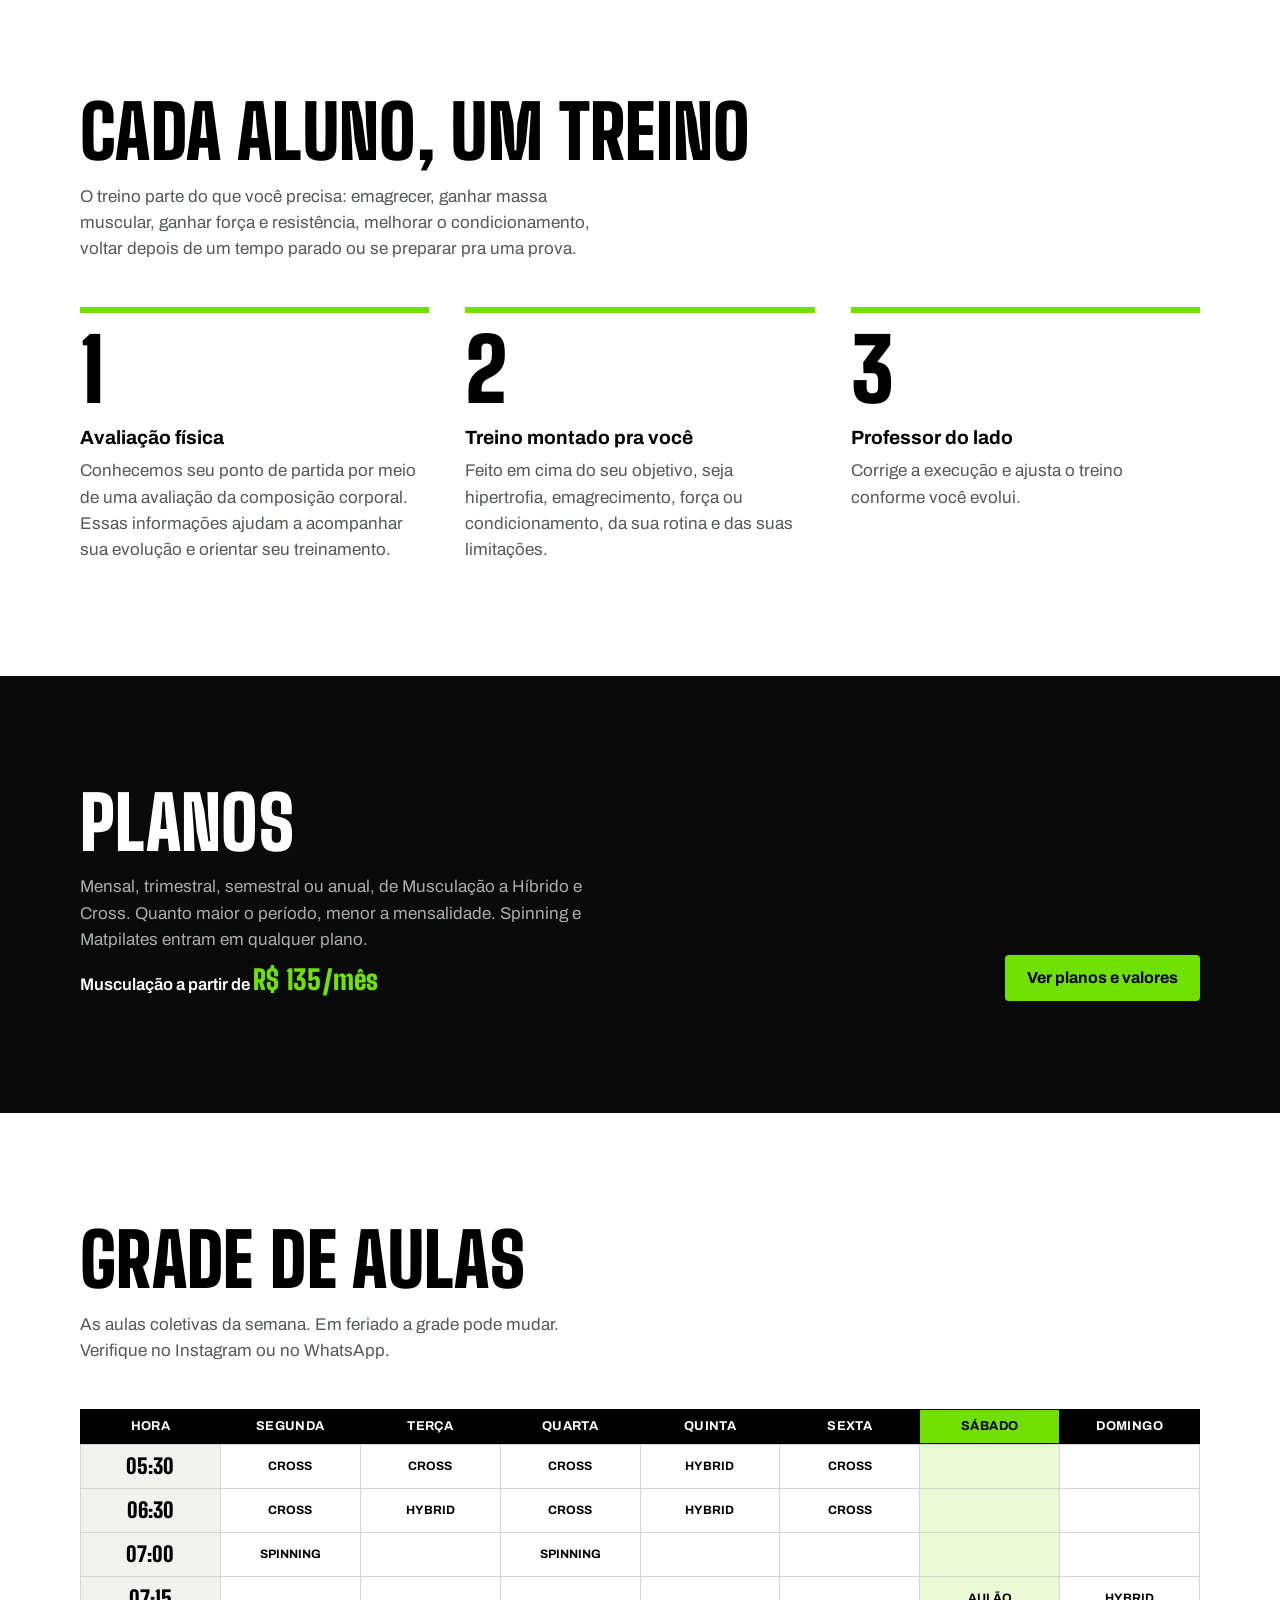
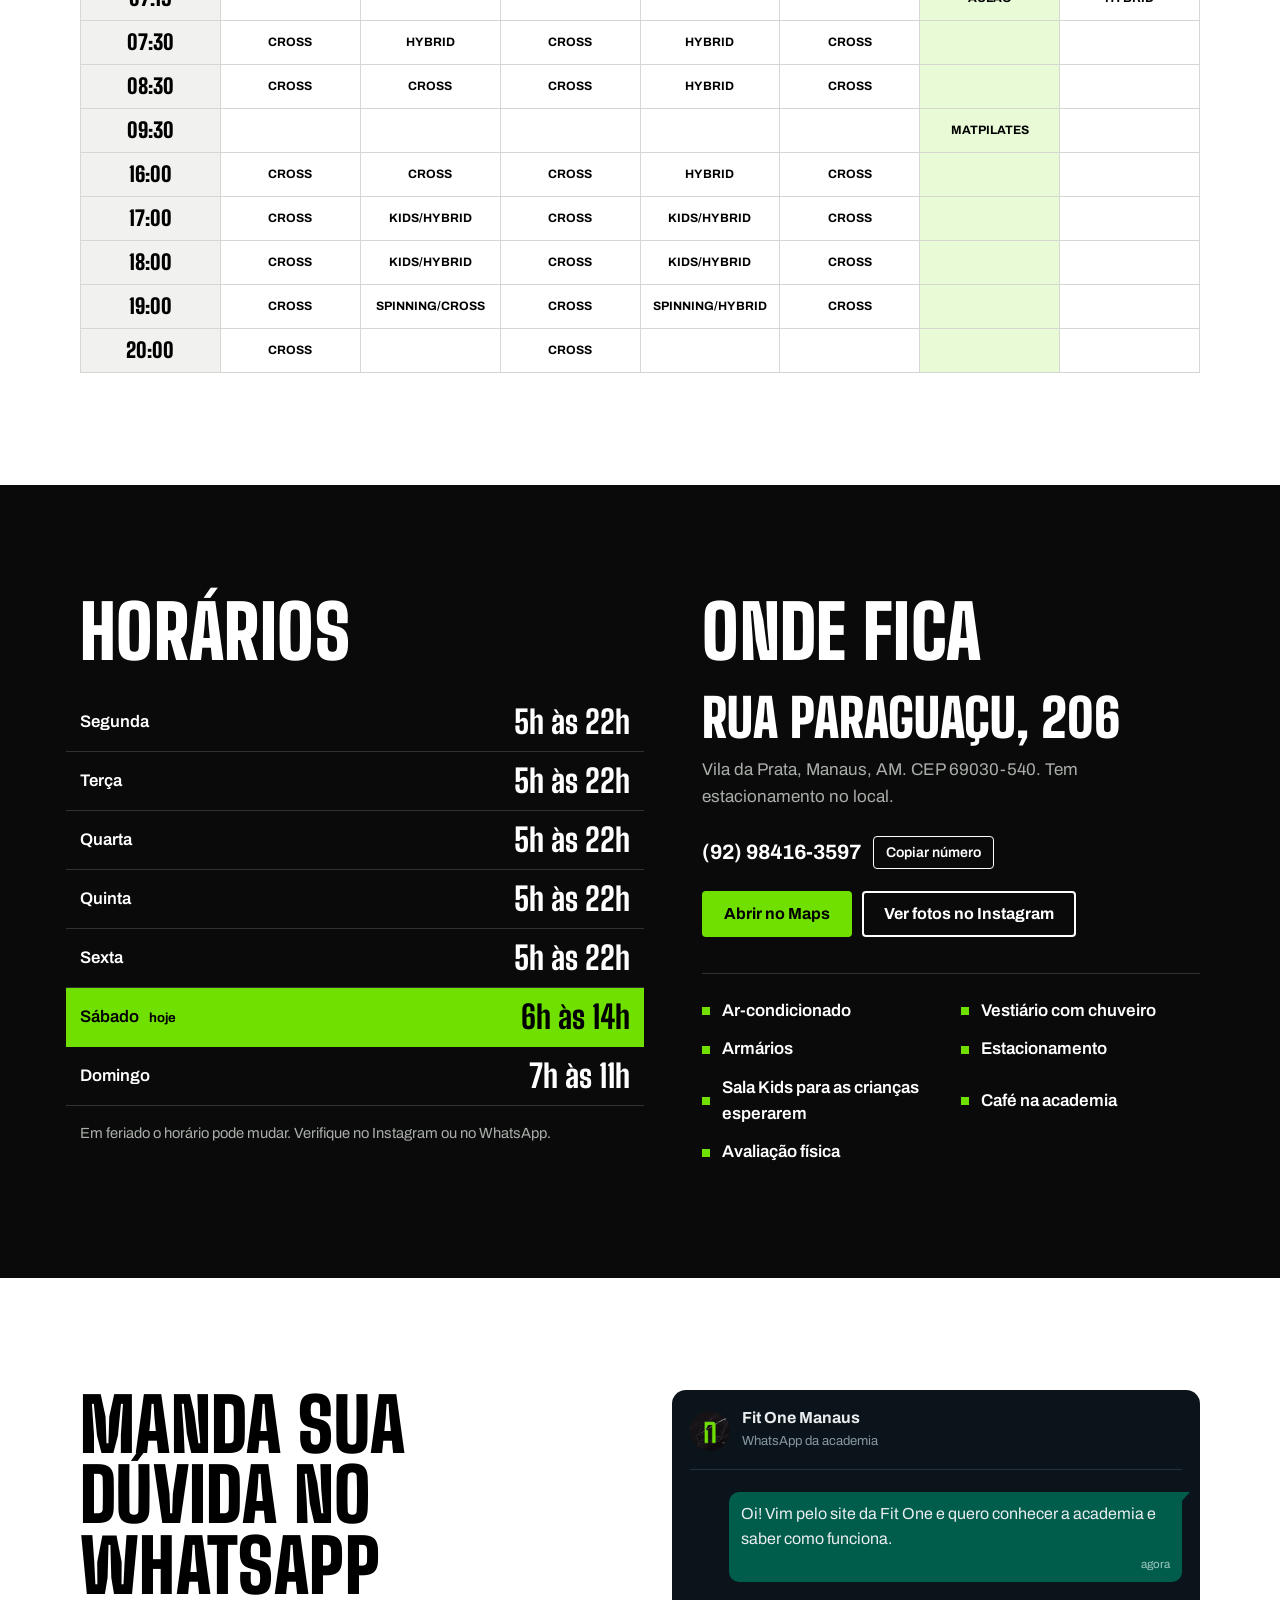
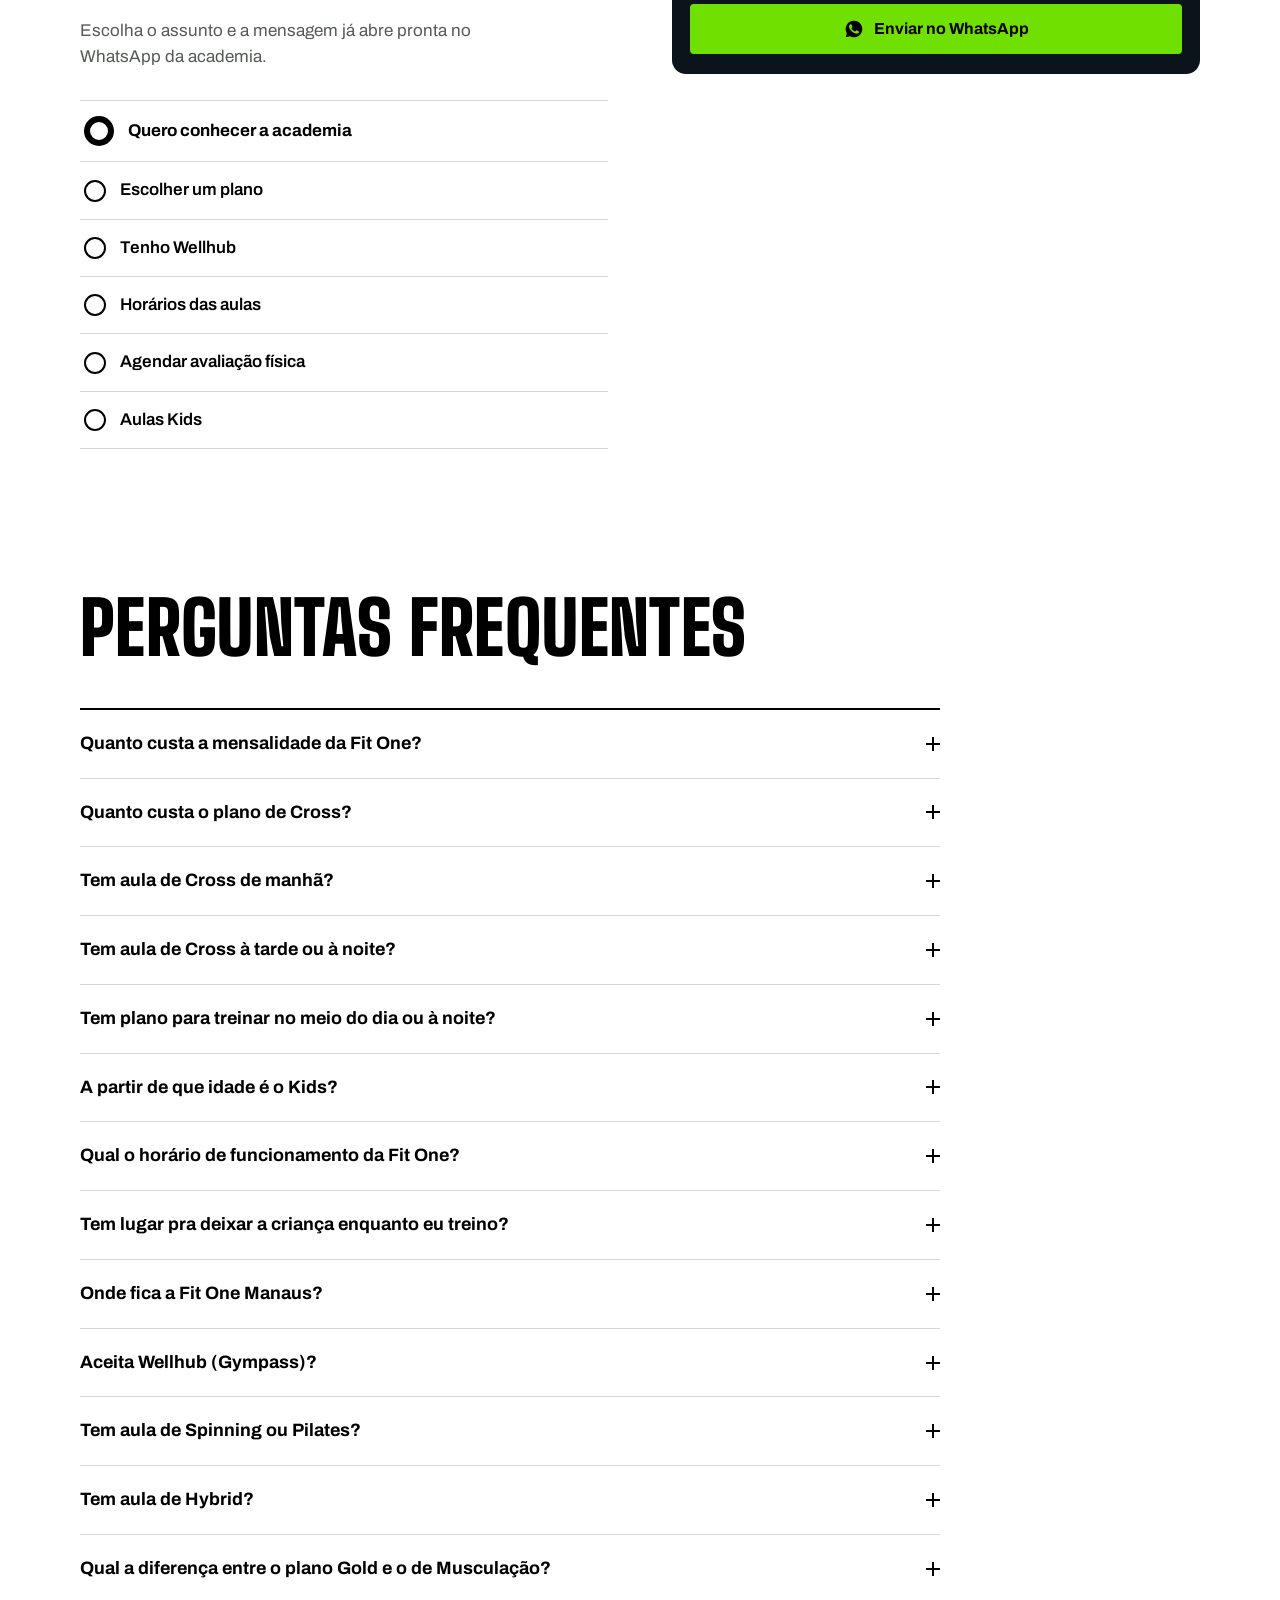
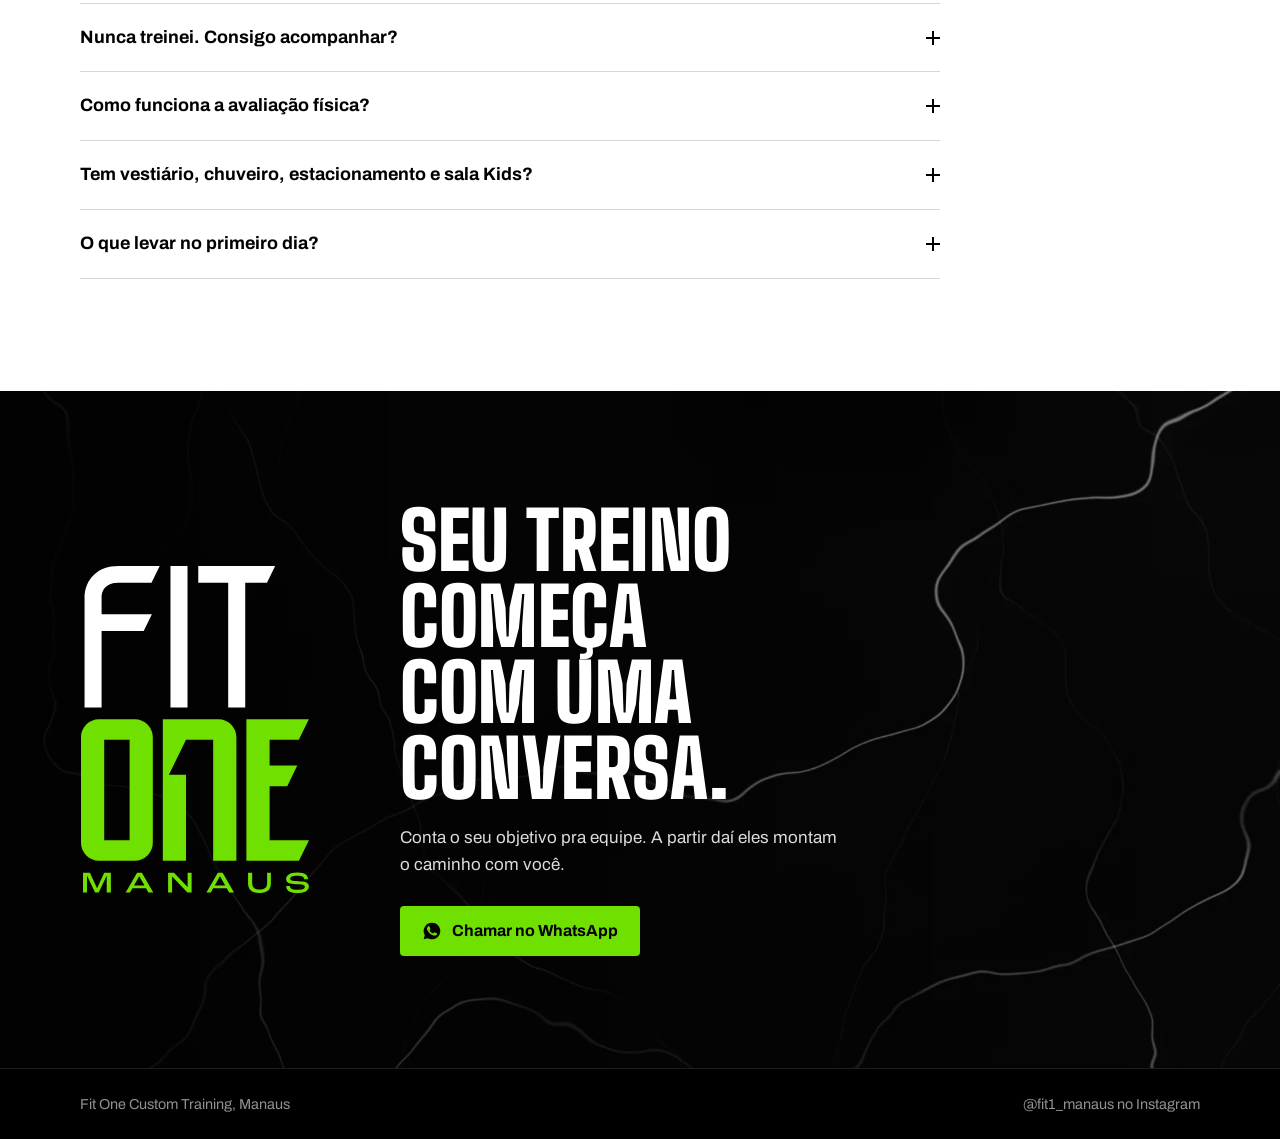
==== commit ecb20721: "v21: Black Friday até 30/11 com contagem regressiva, Plano Time de volta, quiz 'Qual plano combina c" ====
--- a/index.html
+++ b/index.html
@@ -7,7 +7,7 @@
 <meta name="description" content="Academia na Vila da Prata, Manaus: Musculação a partir de R$ 135/mês, Cross, Hybrid, Spinning, Matpilates e Kids. Rua Paraguaçu, 206.">
 <link rel="canonical" href="https://fitonemanaus.com.br/">
 <meta name="theme-color" content="#000000">
-<meta name="build" content="fitone-v20-2026-11-10">
+<meta name="build" content="fitone-v21-2026-11-11">
 
 <!-- Prévia de link (WhatsApp, Instagram, Facebook) -->
 <meta property="og:type" content="website">
@@ -501,6 +501,23 @@
               },
               {
                 "@type": "Offer",
+                "name": "Plano Time - Trimestral",
+                "description": "Plano intermediário para quem treina das 11h às 15h e das 20h às 22h, sem trancamento. R$ 240 no dinheiro ou 2x no crédito, total R$ 276.",
+                "price": "240.00",
+                "priceCurrency": "BRL",
+                "url": "https://fitonemanaus.com.br/planos",
+                "eligibleDuration": {
+                  "@type": "QuantitativeValue",
+                  "value": 3,
+                  "unitCode": "MON"
+                },
+                "itemOffered": {
+                  "@type": "Service",
+                  "name": "Plano Time"
+                }
+              },
+              {
+                "@type": "Offer",
                 "name": "Kids - Mensal",
                 "description": "Aula Kids para crianças de 6 a 12 anos, terça e quinta, às 17h e 18h, com treino hybrid: R$ 150 por mês.",
                 "price": "150.00",
@@ -568,6 +585,14 @@
         },
         {
           "@type": "Question",
+          "name": "Tem plano para treinar no meio do dia ou à noite?",
+          "acceptedAnswer": {
+            "@type": "Answer",
+            "text": "Tem o Plano Time, um plano intermediário para quem treina das 11h às 15h e das 20h às 22h. É trimestral: R$ 240 no dinheiro ou 2x no crédito e total R$ 276. Esse plano não tem trancamento."
+          }
+        },
+        {
+          "@type": "Question",
           "name": "A partir de que idade é o Kids?",
           "acceptedAnswer": {
             "@type": "Answer",
@@ -670,7 +695,7 @@
 
 <link rel="preload" href="assets/fonts/big-shoulders-display-latin-900-normal.woff2" as="font" type="font/woff2" crossorigin>
 <link rel="preload" href="assets/fonts/archivo-latin-400-normal.woff2" as="font" type="font/woff2" crossorigin>
-<link rel="stylesheet" href="style.css?v=18">
+<link rel="stylesheet" href="style.css?v=19">
 </head>
 <body>
 
@@ -832,7 +857,7 @@
     </div>
     <div class="bf-foot">
       <a class="btn wa-link" data-msg="Oi! Vim pelo site da Fit One e quero a oferta da Black Friday." data-umami-event="whatsapp_click" data-umami-event-local="black-friday" href="#" target="_blank" rel="noopener"><svg viewBox="0 0 24 24" fill="currentColor" aria-hidden="true"><path d="M12 2a10 10 0 0 0-8.6 15.1L2 22l5-1.3A10 10 0 1 0 12 2Zm5.8 14.1c-.2.7-1.4 1.3-2 1.4-.5.1-1.2.1-1.9-.1-.4-.1-1-.3-1.7-.6-3-1.3-4.9-4.3-5-4.5-.2-.2-1.2-1.6-1.2-3s.8-2.2 1-2.5c.3-.3.6-.4.8-.4h.6c.2 0 .4 0 .7.5l.9 2.2c.1.2.1.4 0 .6l-.4.6-.4.5c-.1.1-.3.3-.1.6.2.3.8 1.3 1.6 2.1 1.1 1 2.1 1.3 2.4 1.4.3.1.5.1.6-.1l.9-1.1c.2-.3.4-.2.7-.1l2.1 1c.3.2.5.2.6.4.1.1.1.7-.1 1.4Z"/></svg> Fale com a nossa equipe e garanta a sua vaga</a>
-      <p>Por tempo limitado. Não fique de fora.</p>
+      <p data-bf-count>Por tempo limitado. Não fique de fora.</p>
     </div>
   </div>
 </section>
@@ -944,6 +969,7 @@
         <details><summary>Quanto custa o plano de Cross?</summary><p>O Cross Training está no plano Híbrido + Cross, que custa R$ 270 no mensal, 3x de R$ 250 no trimestral e 6x de R$ 230 no semestral recorrente. Também está no Gold, que custa R$ 320 no mensal e inclui Musculação, Híbrido e Cross.</p></details>
         <details><summary>Tem aula de Cross de manhã?</summary><p>Tem. Segunda e quarta: 5h30, 6h30, 7h30 e 8h30. Terça: 5h30 e 8h30. Sexta: 5h30, 6h30, 7h30 e 8h30. Nas terças às 6h30 e 7h30, e na quinta de manhã, as aulas são de Hybrid.</p></details>
         <details><summary>Tem aula de Cross à tarde ou à noite?</summary><p>Tem. Segunda e quarta: 16h, 17h, 18h, 19h e 20h. Terça: 16h e 19h. Sexta: 16h, 17h, 18h e 19h. Na quinta as aulas são de Hybrid.</p></details>
+        <details><summary>Tem plano para treinar no meio do dia ou à noite?</summary><p>Tem o Plano Time, um plano intermediário para quem treina das 11h às 15h e das 20h às 22h. É trimestral: R$ 240 no dinheiro ou 2x no crédito e total R$ 276. Esse plano não tem trancamento.</p></details>
         <details><summary>A partir de que idade é o Kids?</summary><p>A partir dos 6 anos. A aula Kids é para crianças de 6 a 12 anos, às terças e quintas, às 17h e 18h, com treino hybrid. A mensalidade é R$ 150.</p></details>
         <details><summary>Qual o horário de funcionamento da Fit One?</summary><p>De segunda a sexta, das 5h às 22h. Aos sábados, das 6h às 14h. Aos domingos, das 7h às 11h. Em feriado o horário pode mudar, então verifique no Instagram ou no WhatsApp.</p></details>
         <details><summary>Tem lugar pra deixar a criança enquanto eu treino?</summary><p>Tem. A Fit One tem uma sala Kids, onde as crianças esperam enquanto os pais treinam.</p></details>
@@ -982,7 +1008,7 @@
   </div>
 </footer>
 
-<script src="config.js?v=18"></script>
-<script src="site.js?v=18"></script>
+<script src="config.js?v=19"></script>
+<script src="site.js?v=19"></script>
 </body>
 </html>
--- a/style.css
+++ b/style.css
@@ -371,3 +371,35 @@
   .hy-txt{align-self:center}
   .hy-side{align-self:center;max-width:none}
 }
+
+
+/* quiz de plano (planos.html) */
+.quiz-jump{margin-top:14px}
+.quiz-jump a{color:var(--lime);font-weight:700;text-underline-offset:4px}
+.plan:target,.extra:target{outline:3px solid var(--lime);outline-offset:6px;scroll-margin-top:90px}
+.quiz{max-width:760px;margin-top:32px}
+.q-prog{display:flex;gap:6px}
+.q-prog i{flex:1;height:4px;background:var(--line-light)}
+.q-prog i.on{background:var(--black)}
+.q-n{margin-top:14px;font-size:.88rem;color:var(--gray-ink)}
+.q-t{margin-top:6px;font-size:clamp(2rem,5.4vw,3rem)}
+.q-opts{display:grid;gap:10px;margin-top:20px}
+.q-opt{display:block;width:100%;text-align:left;min-height:58px;padding:14px 18px;font:inherit;font-weight:700;color:var(--black);background:var(--paper);border:2px solid var(--black);border-radius:4px;cursor:pointer;transition:background .15s,color .15s}
+.q-opt small{display:block;margin-top:2px;font-weight:400;font-size:.9rem;color:var(--gray-ink)}
+.q-opt:hover,.q-opt:focus-visible{background:var(--black);color:var(--paper)}
+.q-opt:hover small,.q-opt:focus-visible small{color:#CFD3CE}
+.q-back{margin-top:16px;padding:8px 0;background:none;border:0;font:inherit;font-weight:600;color:var(--gray-ink);text-decoration:underline;text-underline-offset:4px;cursor:pointer}
+.q-res{margin-top:22px;padding:clamp(22px,4vw,38px);background:var(--black);color:var(--paper);border-radius:4px}
+.q-k{font-size:.85rem;letter-spacing:.08em;text-transform:uppercase;color:var(--gray)}
+.q-rt{margin-top:8px;font-size:clamp(2.4rem,7vw,3.8rem)}
+.q-price{margin-top:12px;font-family:var(--display);font-weight:900;font-size:clamp(2rem,6vw,2.8rem);line-height:1;color:var(--lime)}
+.q-d{margin-top:10px;max-width:34rem;color:#DADDD9}
+.q-note{margin-top:10px;font-size:.92rem;color:var(--gray)}
+.q-act{display:flex;flex-wrap:wrap;gap:12px;margin-top:24px}
+.q-res .q-back{color:var(--gray);margin-top:18px}
+.pagelinks{margin-top:36px}
+@media (max-width:560px){.q-act .btn{width:100%;justify-content:center}}
+@media (prefers-reduced-motion:reduce){.q-opt{transition:none}}
+
+.extras3{grid-template-columns:repeat(3,minmax(0,1fr))}
+@media (max-width:900px){.extras3{grid-template-columns:1fr}}
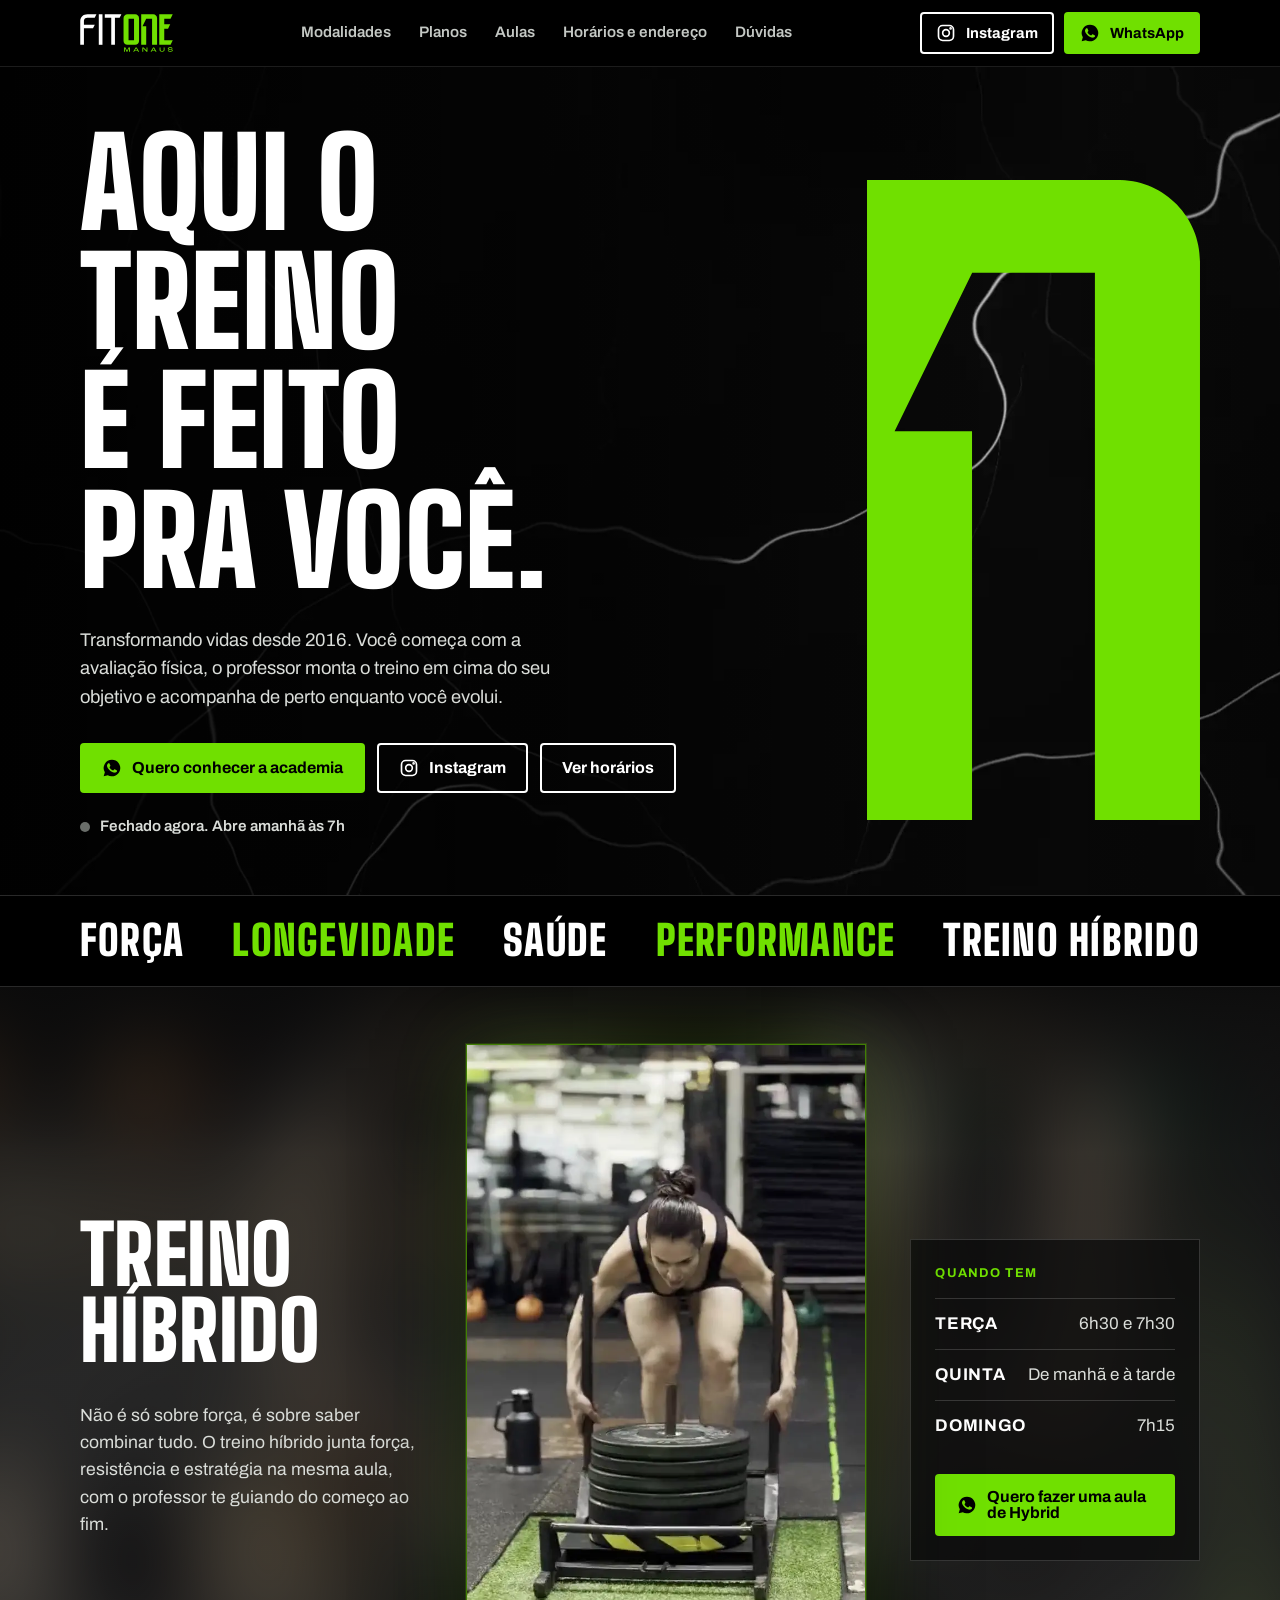
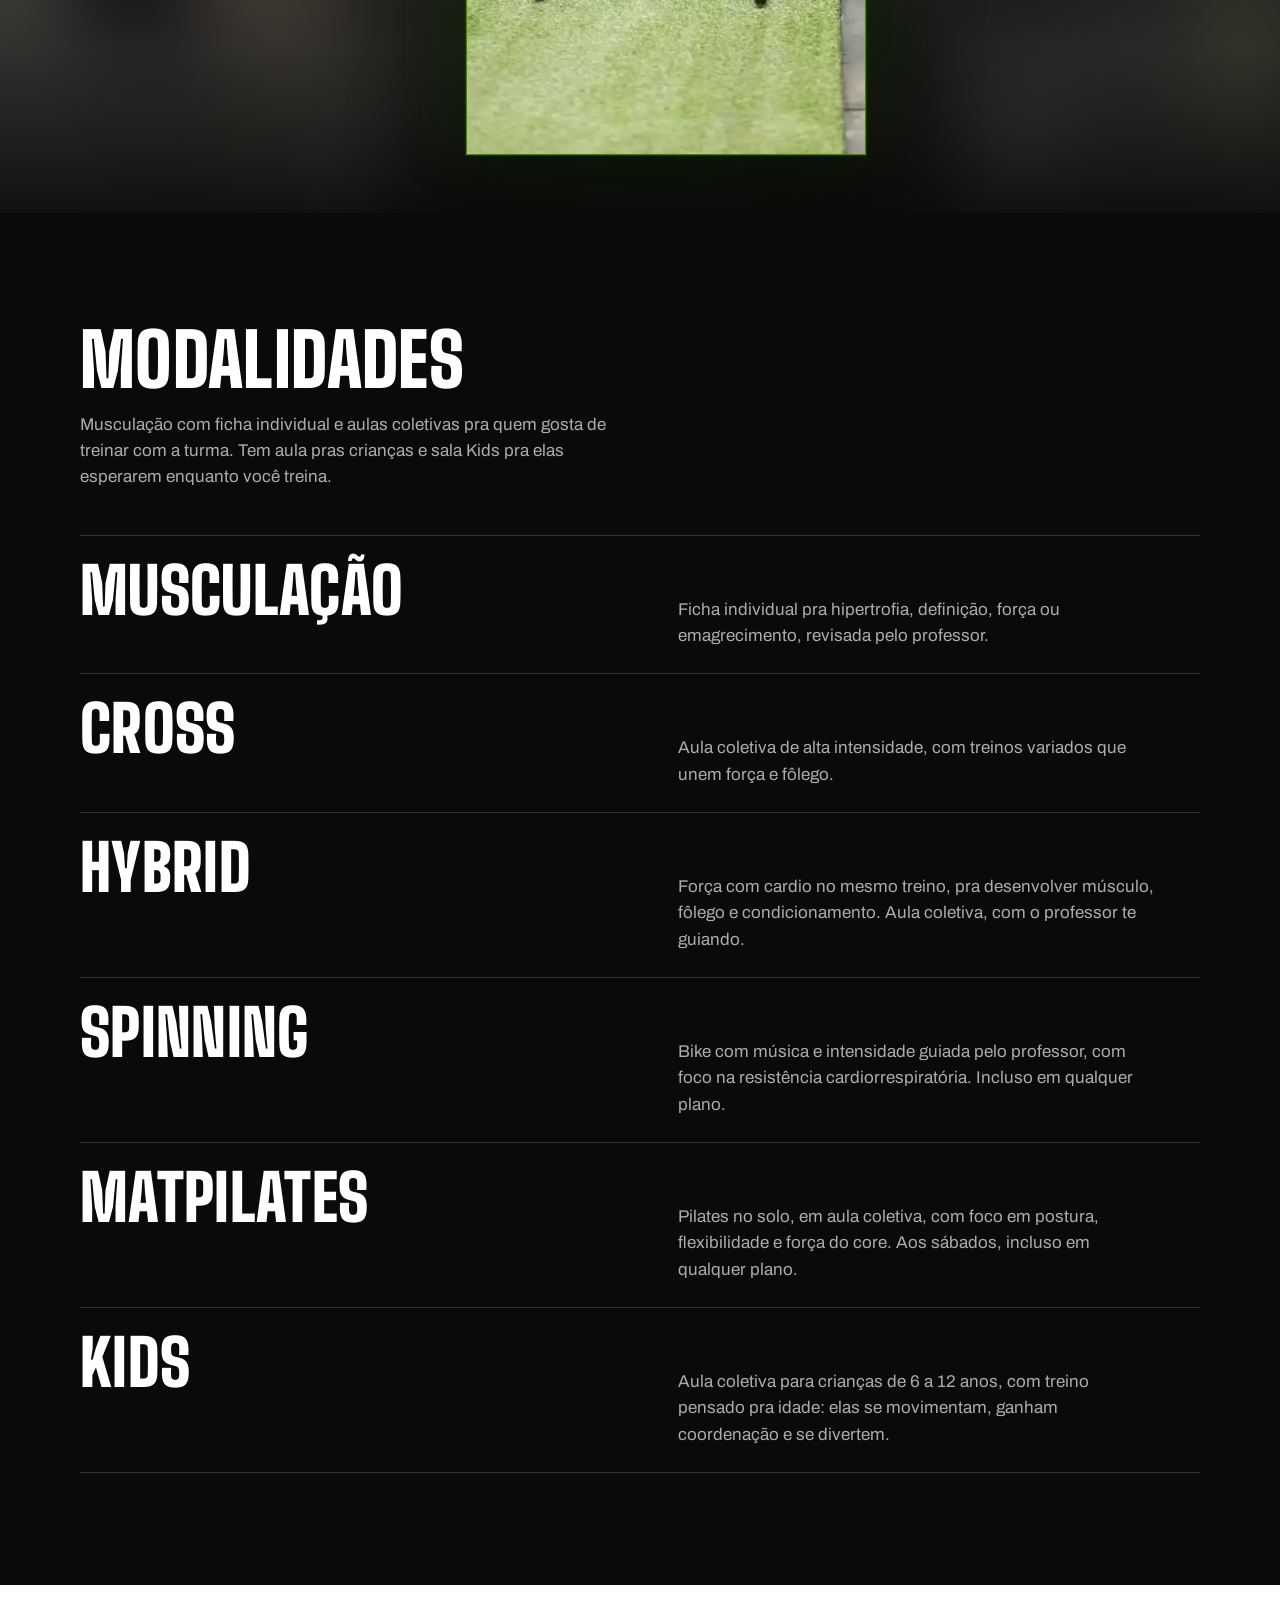
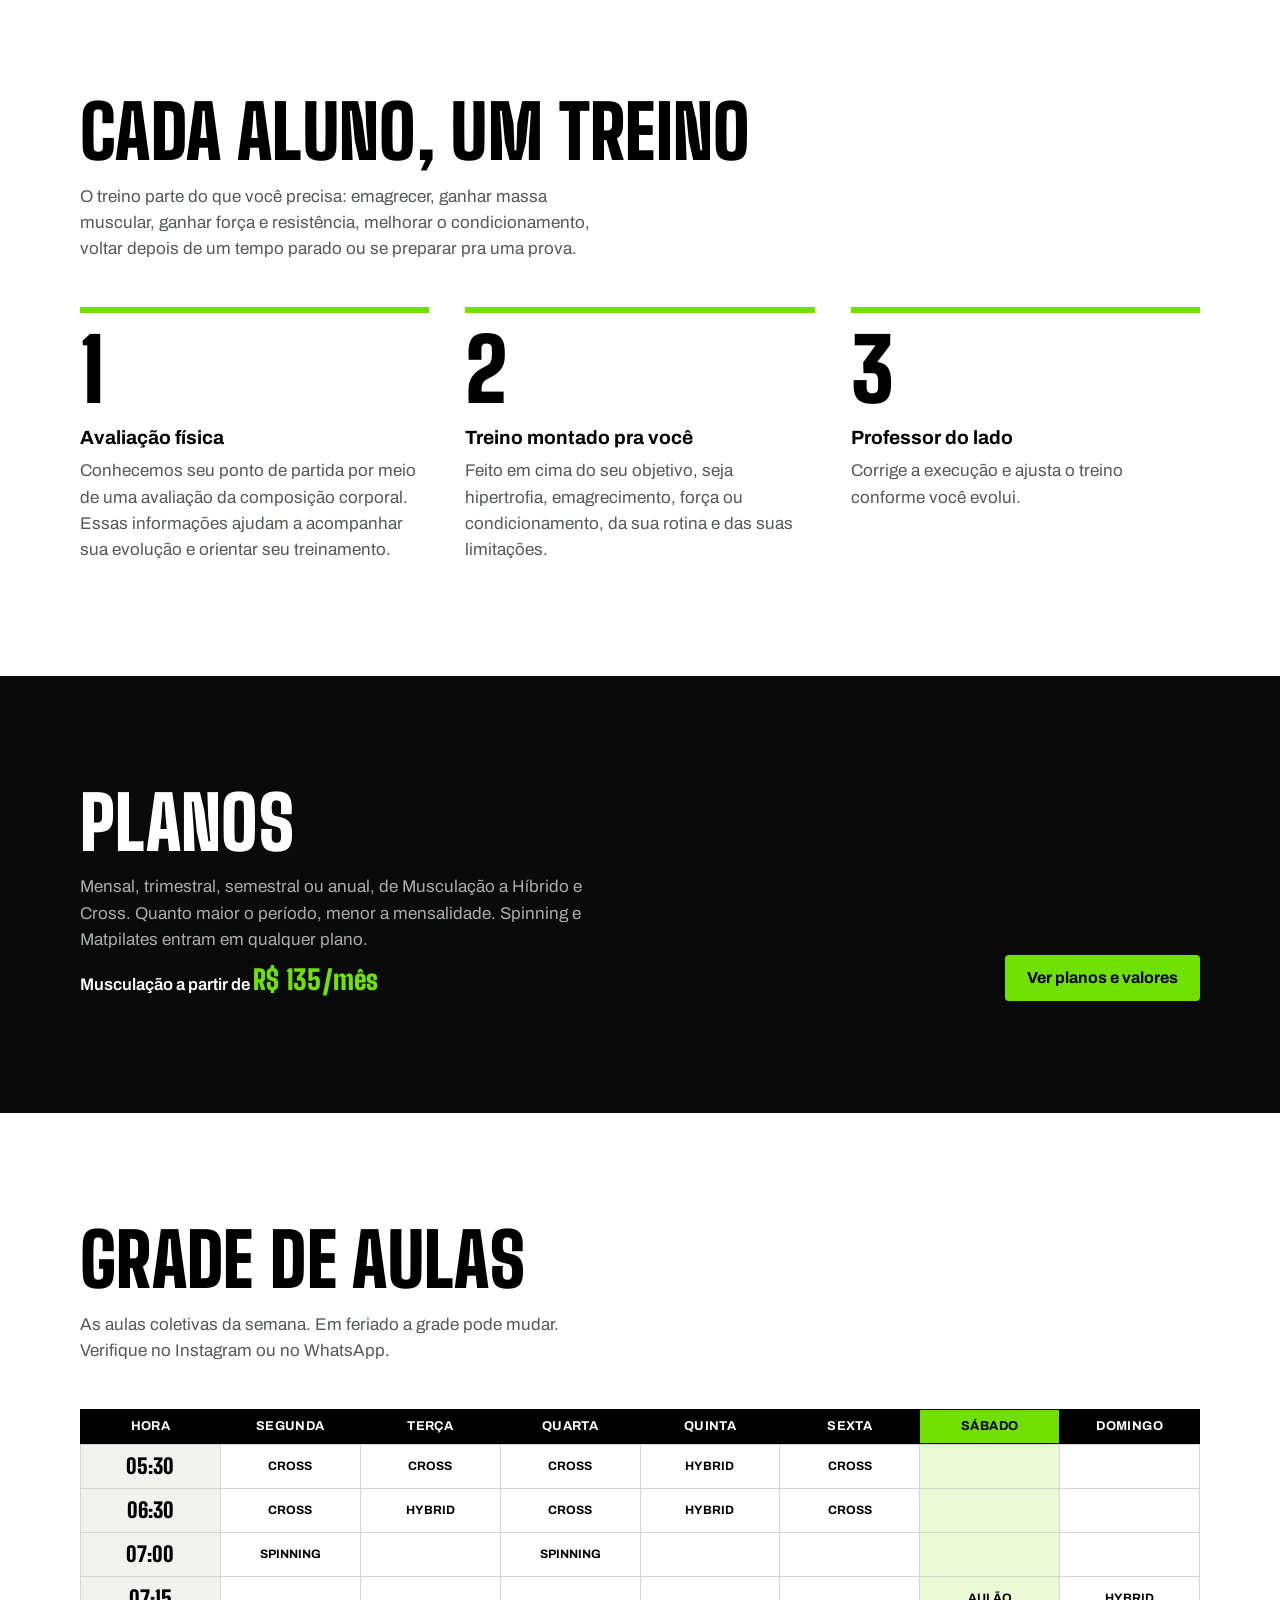
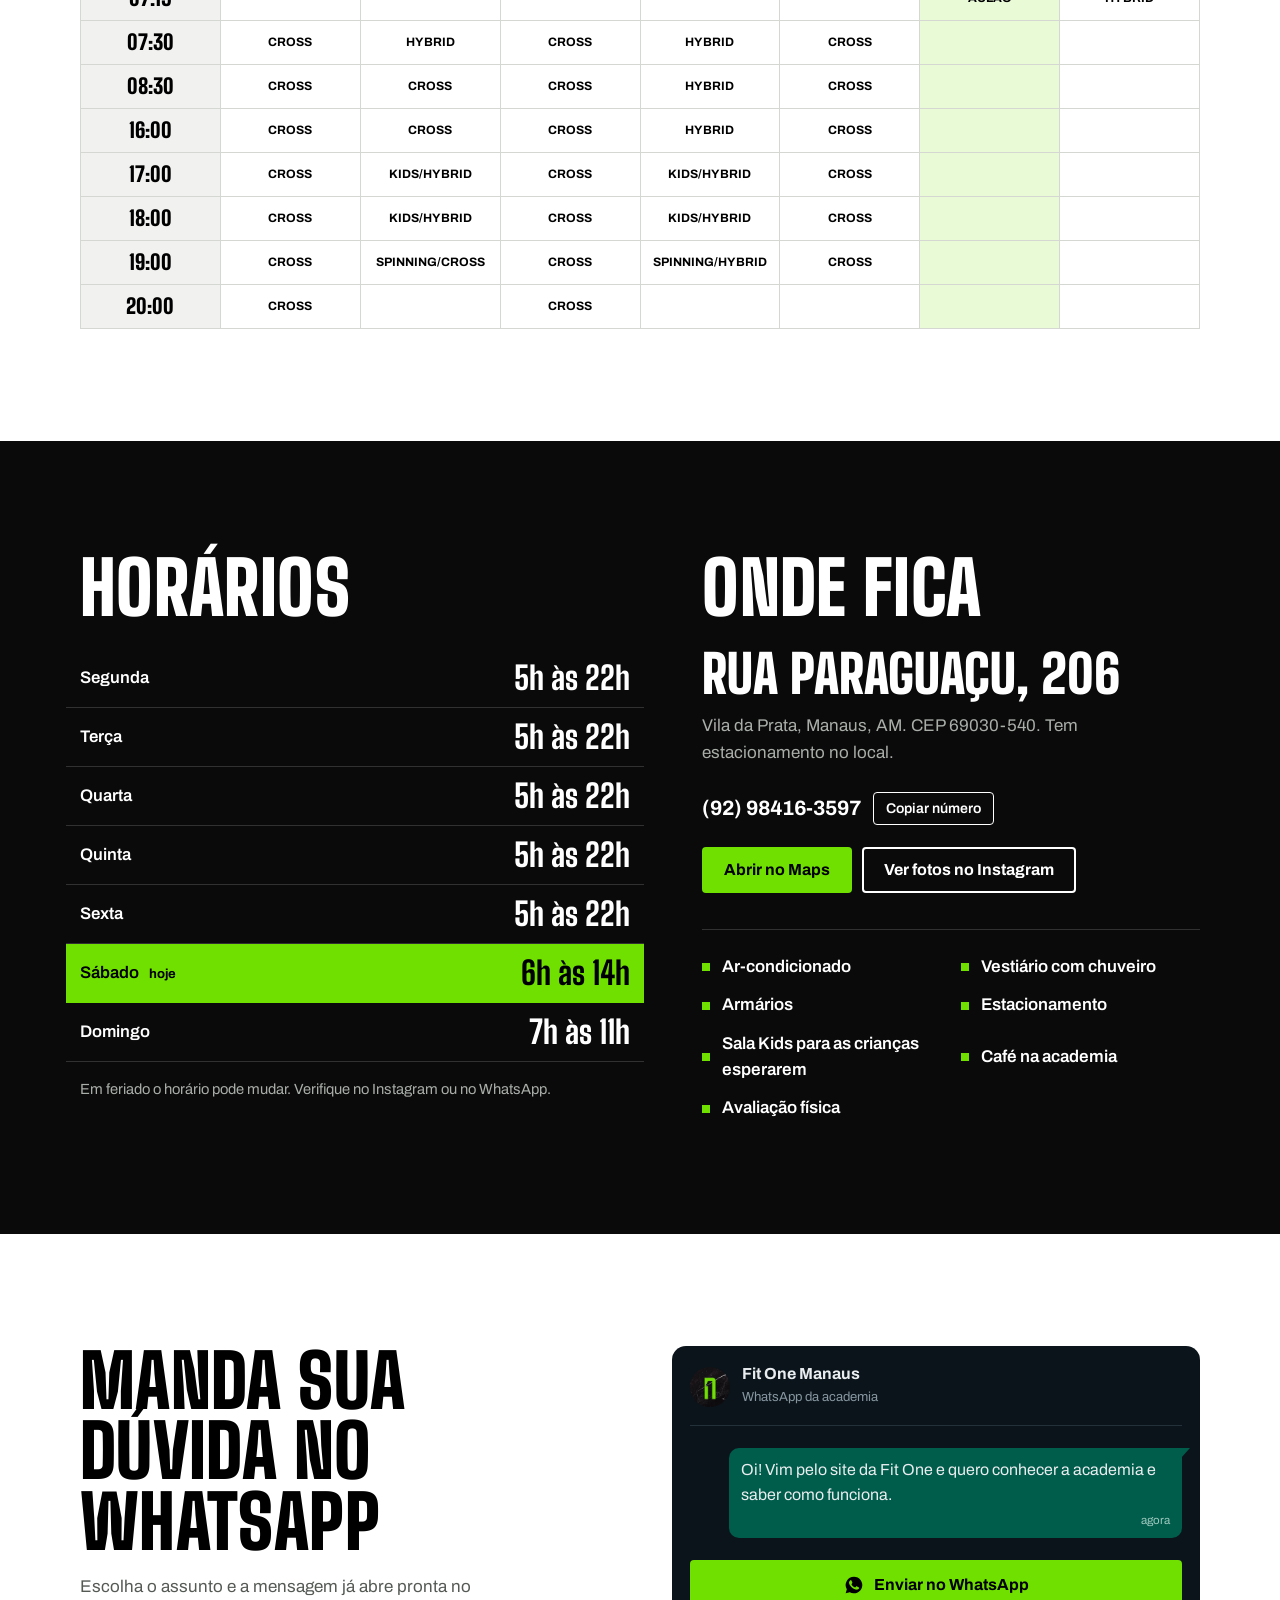
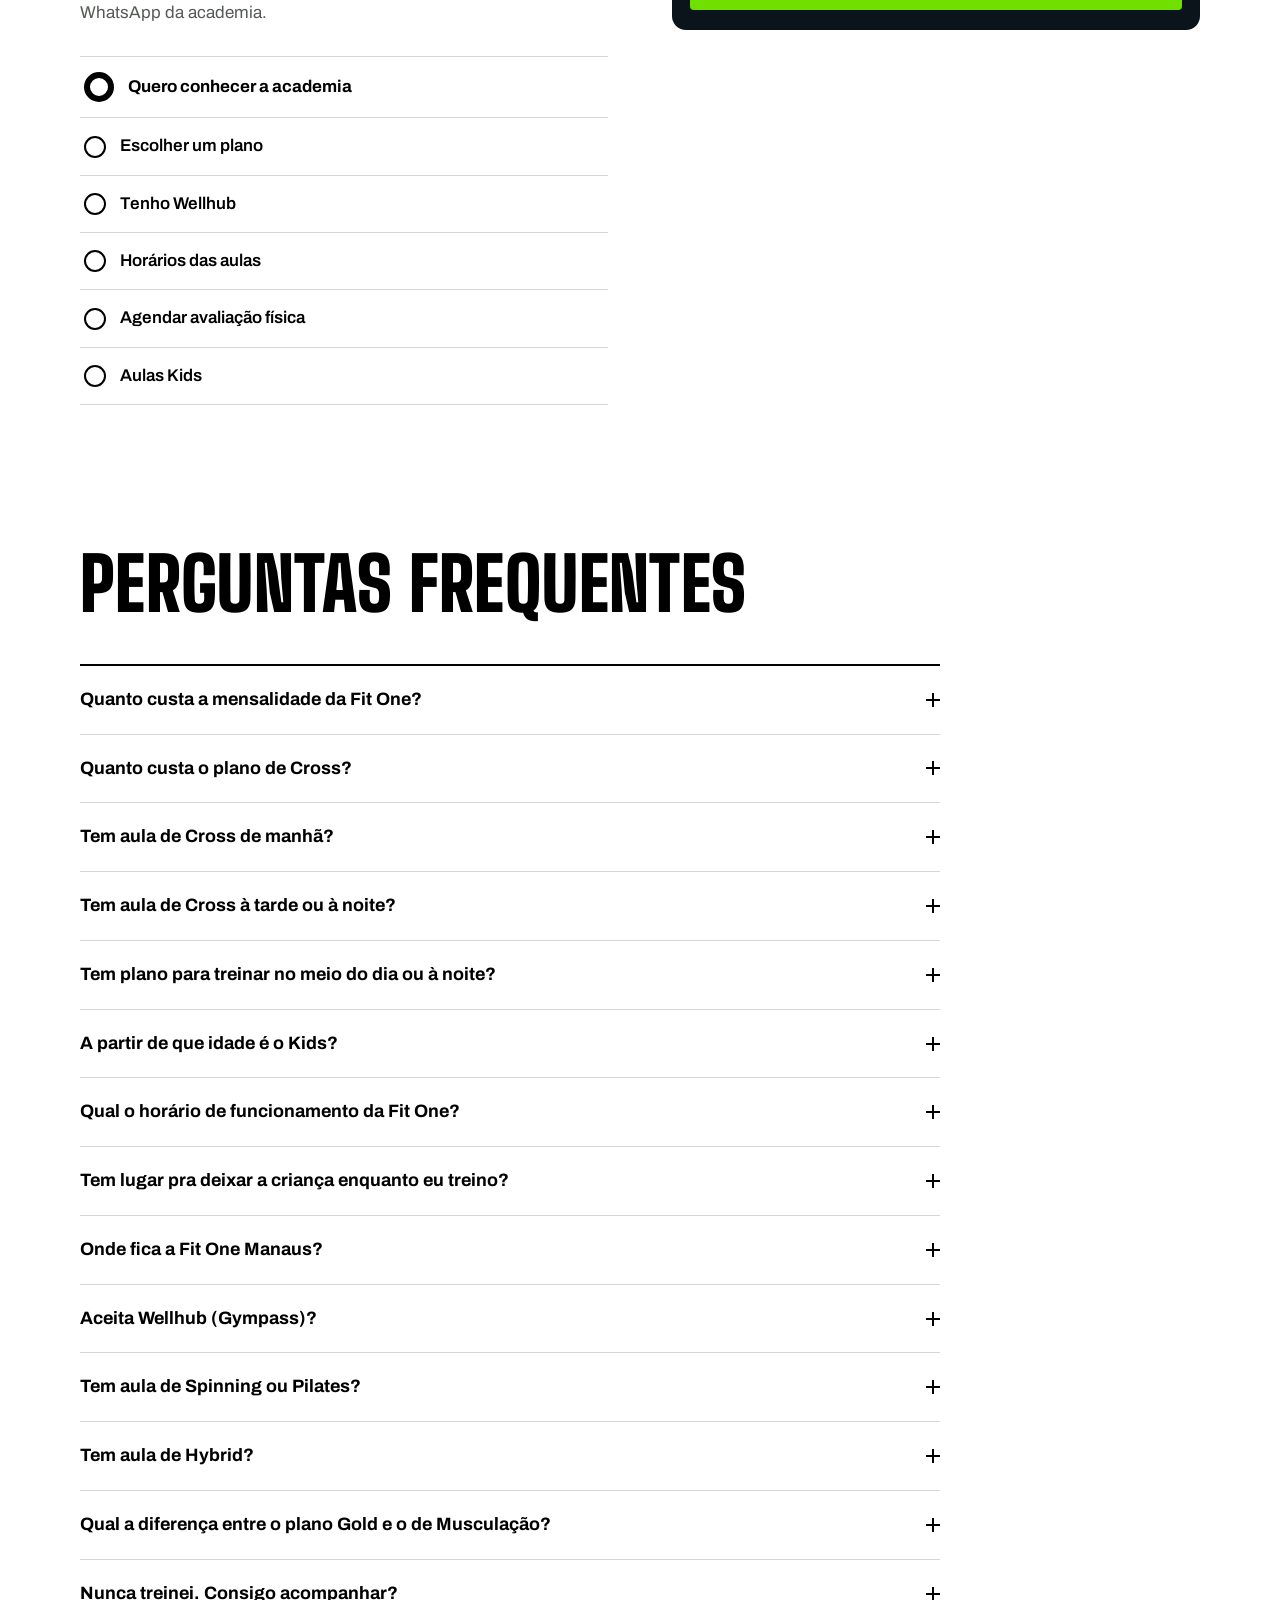
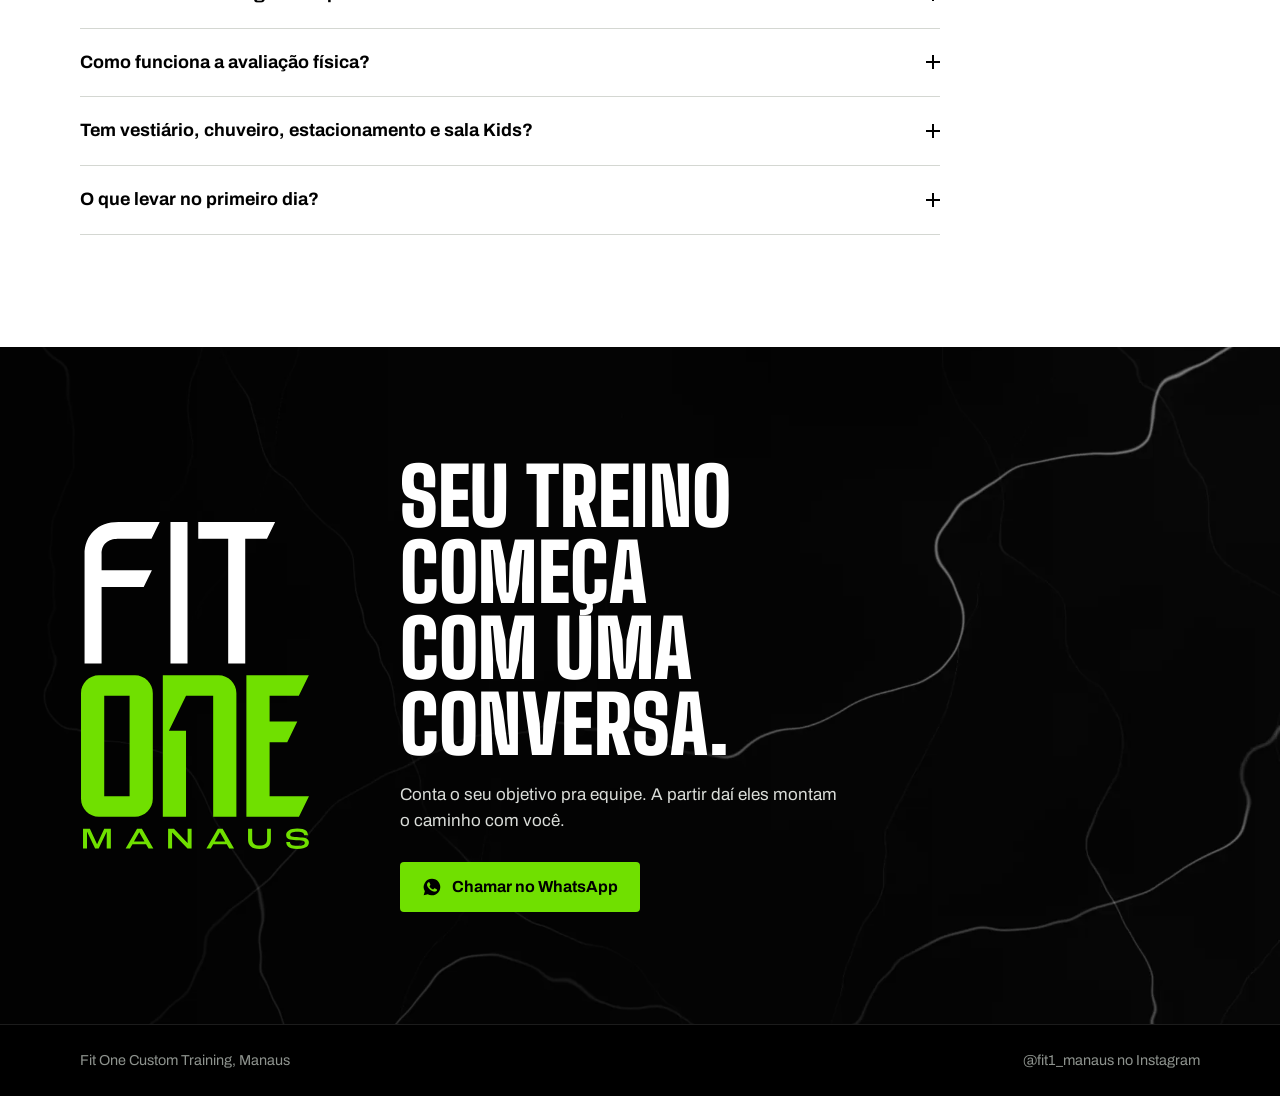
==== commit 5af01e99: "v23: tira Matpilates da grade de aulas (em suspensão) Co-Authored-By: Claude Sonnet 5.5 <noreply@ant" ====
--- a/index.html
+++ b/index.html
@@ -7,7 +7,7 @@
 <meta name="description" content="Academia na Vila da Prata, Manaus: Musculação a partir de R$ 135/mês, Cross, Hybrid, Spinning, Matpilates e Kids. Rua Paraguaçu, 206.">
 <link rel="canonical" href="https://fitonemanaus.com.br/">
 <meta name="theme-color" content="#000000">
-<meta name="build" content="fitone-v21-2026-11-11">
+<meta name="build" content="fitone-v23-2026-11-23">
 
 <!-- Prévia de link (WhatsApp, Instagram, Facebook) -->
 <meta property="og:type" content="website">
@@ -695,7 +695,7 @@
 
 <link rel="preload" href="assets/fonts/big-shoulders-display-latin-900-normal.woff2" as="font" type="font/woff2" crossorigin>
 <link rel="preload" href="assets/fonts/archivo-latin-400-normal.woff2" as="font" type="font/woff2" crossorigin>
-<link rel="stylesheet" href="style.css?v=19">
+<link rel="stylesheet" href="style.css?v=21">
 </head>
 <body>
 
@@ -881,7 +881,7 @@
         <h2>Grade de aulas</h2>
         <p class="muted">As aulas coletivas da semana. Em feriado a grade pode mudar. Verifique no Instagram ou no WhatsApp.</p>
       </div>
-      <div class="grade-wrap"><table class="grade" id="grade-table"><caption class="sr">Grade de aulas da semana</caption><thead><tr><th>Hora</th><th>Segunda</th><th>Terça</th><th>Quarta</th><th>Quinta</th><th>Sexta</th><th>Sábado</th><th>Domingo</th></tr></thead><tbody><tr><th>05:30</th><td>Cross</td><td>Cross</td><td>Cross</td><td>Hybrid</td><td>Cross</td><td></td><td></td></tr><tr><th>06:30</th><td>Cross</td><td>Hybrid</td><td>Cross</td><td>Hybrid</td><td>Cross</td><td></td><td></td></tr><tr><th>07:00</th><td>Spinning</td><td></td><td>Spinning</td><td></td><td></td><td></td><td></td></tr><tr><th>07:15</th><td></td><td></td><td></td><td></td><td></td><td>Aulão</td><td>Hybrid</td></tr><tr><th>07:30</th><td>Cross</td><td>Hybrid</td><td>Cross</td><td>Hybrid</td><td>Cross</td><td></td><td></td></tr><tr><th>08:30</th><td>Cross</td><td>Cross</td><td>Cross</td><td>Hybrid</td><td>Cross</td><td></td><td></td></tr><tr><th>09:30</th><td></td><td></td><td></td><td></td><td></td><td>Matpilates</td><td></td></tr><tr><th>16:00</th><td>Cross</td><td>Cross</td><td>Cross</td><td>Hybrid</td><td>Cross</td><td></td><td></td></tr><tr><th>17:00</th><td>Cross</td><td>Kids/​Hybrid</td><td>Cross</td><td>Kids/​Hybrid</td><td>Cross</td><td></td><td></td></tr><tr><th>18:00</th><td>Cross</td><td>Kids/​Hybrid</td><td>Cross</td><td>Kids/​Hybrid</td><td>Cross</td><td></td><td></td></tr><tr><th>19:00</th><td>Cross</td><td>Spinning/​Cross</td><td>Cross</td><td>Spinning/​Hybrid</td><td>Cross</td><td></td><td></td></tr><tr><th>20:00</th><td>Cross</td><td></td><td>Cross</td><td></td><td></td><td></td><td></td></tr></tbody></table></div>
+      <div class="grade-wrap"><table class="grade" id="grade-table"><caption class="sr">Grade de aulas da semana</caption><thead><tr><th>Hora</th><th>Segunda</th><th>Terça</th><th>Quarta</th><th>Quinta</th><th>Sexta</th><th>Sábado</th><th>Domingo</th></tr></thead><tbody><tr><th>05:30</th><td>Cross</td><td>Cross</td><td>Cross</td><td>Hybrid</td><td>Cross</td><td></td><td></td></tr><tr><th>06:30</th><td>Cross</td><td>Hybrid</td><td>Cross</td><td>Hybrid</td><td>Cross</td><td></td><td></td></tr><tr><th>07:00</th><td>Spinning</td><td></td><td>Spinning</td><td></td><td></td><td></td><td></td></tr><tr><th>07:15</th><td></td><td></td><td></td><td></td><td></td><td>Aulão</td><td>Hybrid</td></tr><tr><th>07:30</th><td>Cross</td><td>Hybrid</td><td>Cross</td><td>Hybrid</td><td>Cross</td><td></td><td></td></tr><tr><th>08:30</th><td>Cross</td><td>Cross</td><td>Cross</td><td>Hybrid</td><td>Cross</td><td></td><td></td></tr><tr><th>16:00</th><td>Cross</td><td>Cross</td><td>Cross</td><td>Hybrid</td><td>Cross</td><td></td><td></td></tr><tr><th>17:00</th><td>Cross</td><td>Kids/​Hybrid</td><td>Cross</td><td>Kids/​Hybrid</td><td>Cross</td><td></td><td></td></tr><tr><th>18:00</th><td>Cross</td><td>Kids/​Hybrid</td><td>Cross</td><td>Kids/​Hybrid</td><td>Cross</td><td></td><td></td></tr><tr><th>19:00</th><td>Cross</td><td>Spinning/​Cross</td><td>Cross</td><td>Spinning/​Hybrid</td><td>Cross</td><td></td><td></td></tr><tr><th>20:00</th><td>Cross</td><td></td><td>Cross</td><td></td><td></td><td></td><td></td></tr></tbody></table></div>
       <div class="dias-m">
         <div class="days" id="days" aria-label="Dia da semana"></div>
         <p class="dia-nome" id="dia-nome"></p>
@@ -1008,7 +1008,7 @@
   </div>
 </footer>
 
-<script src="config.js?v=19"></script>
-<script src="site.js?v=19"></script>
+<script src="config.js?v=21"></script>
+<script src="site.js?v=21"></script>
 </body>
 </html>
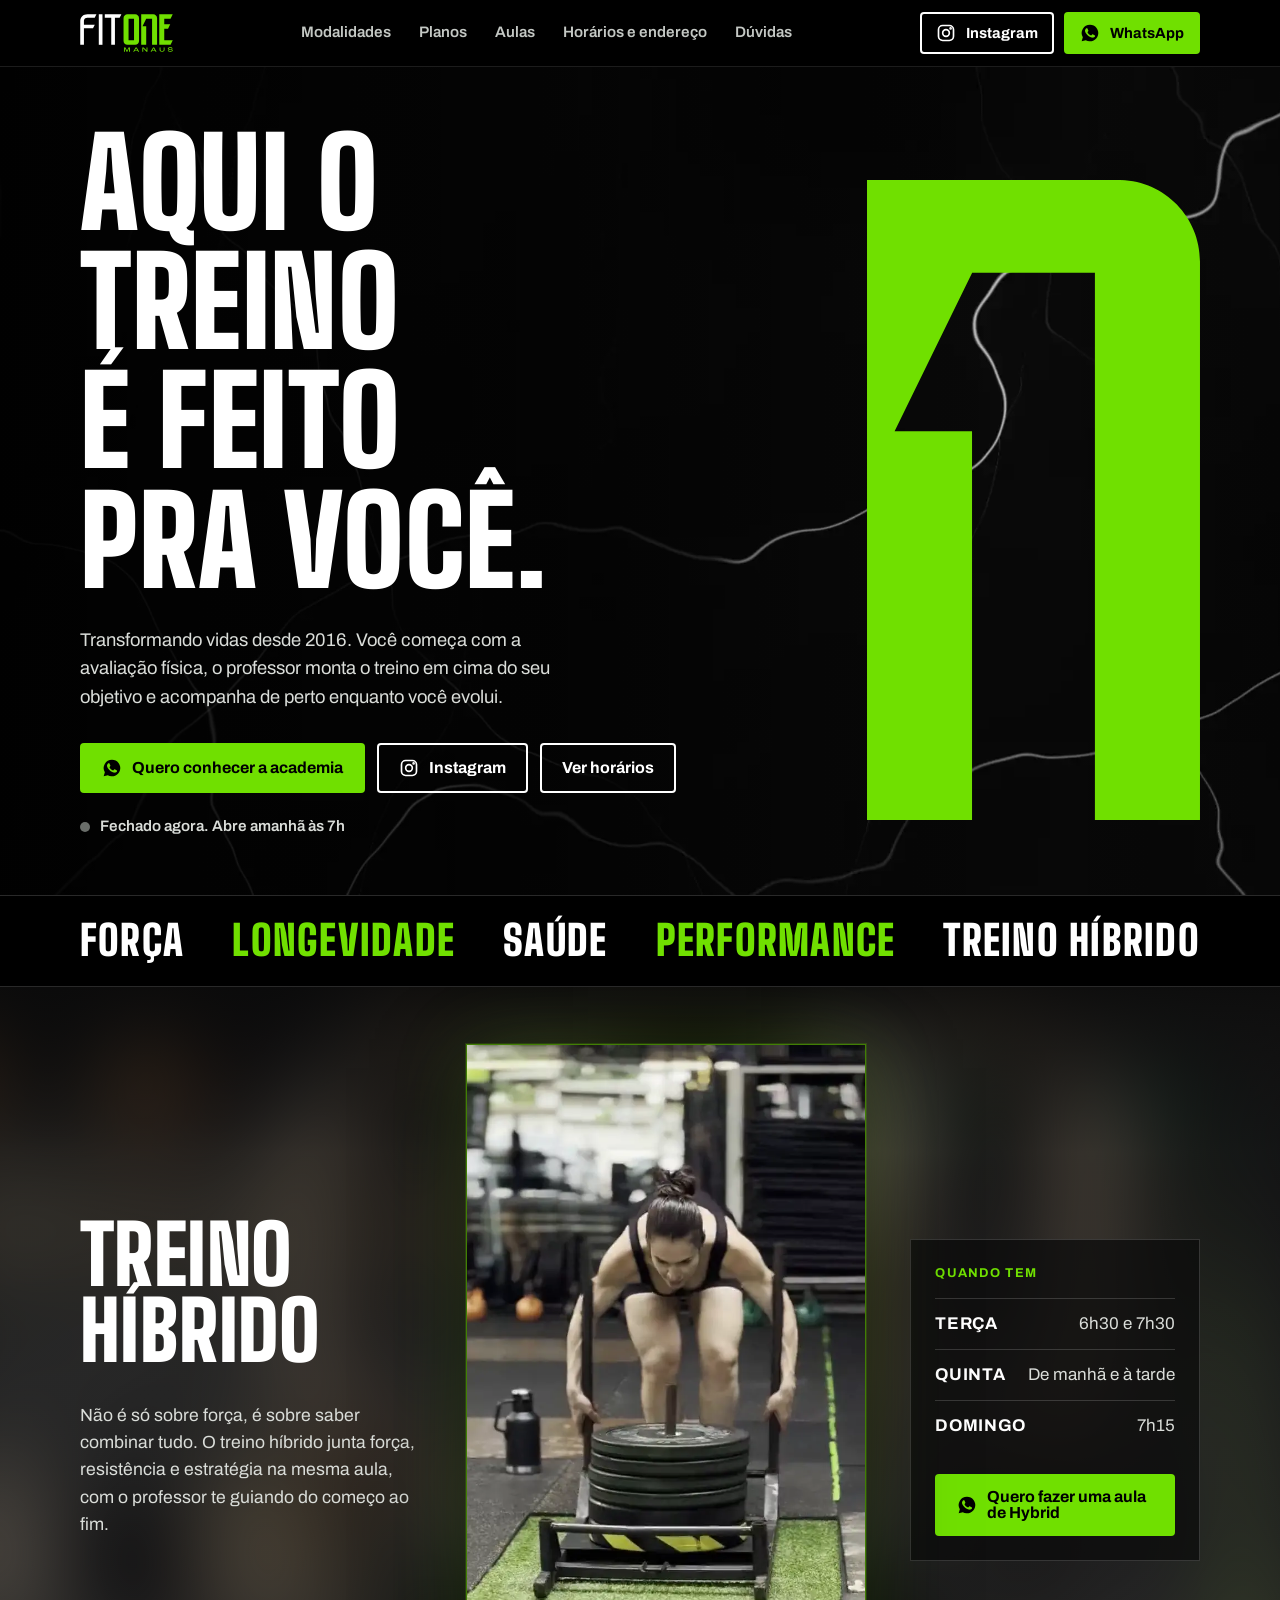
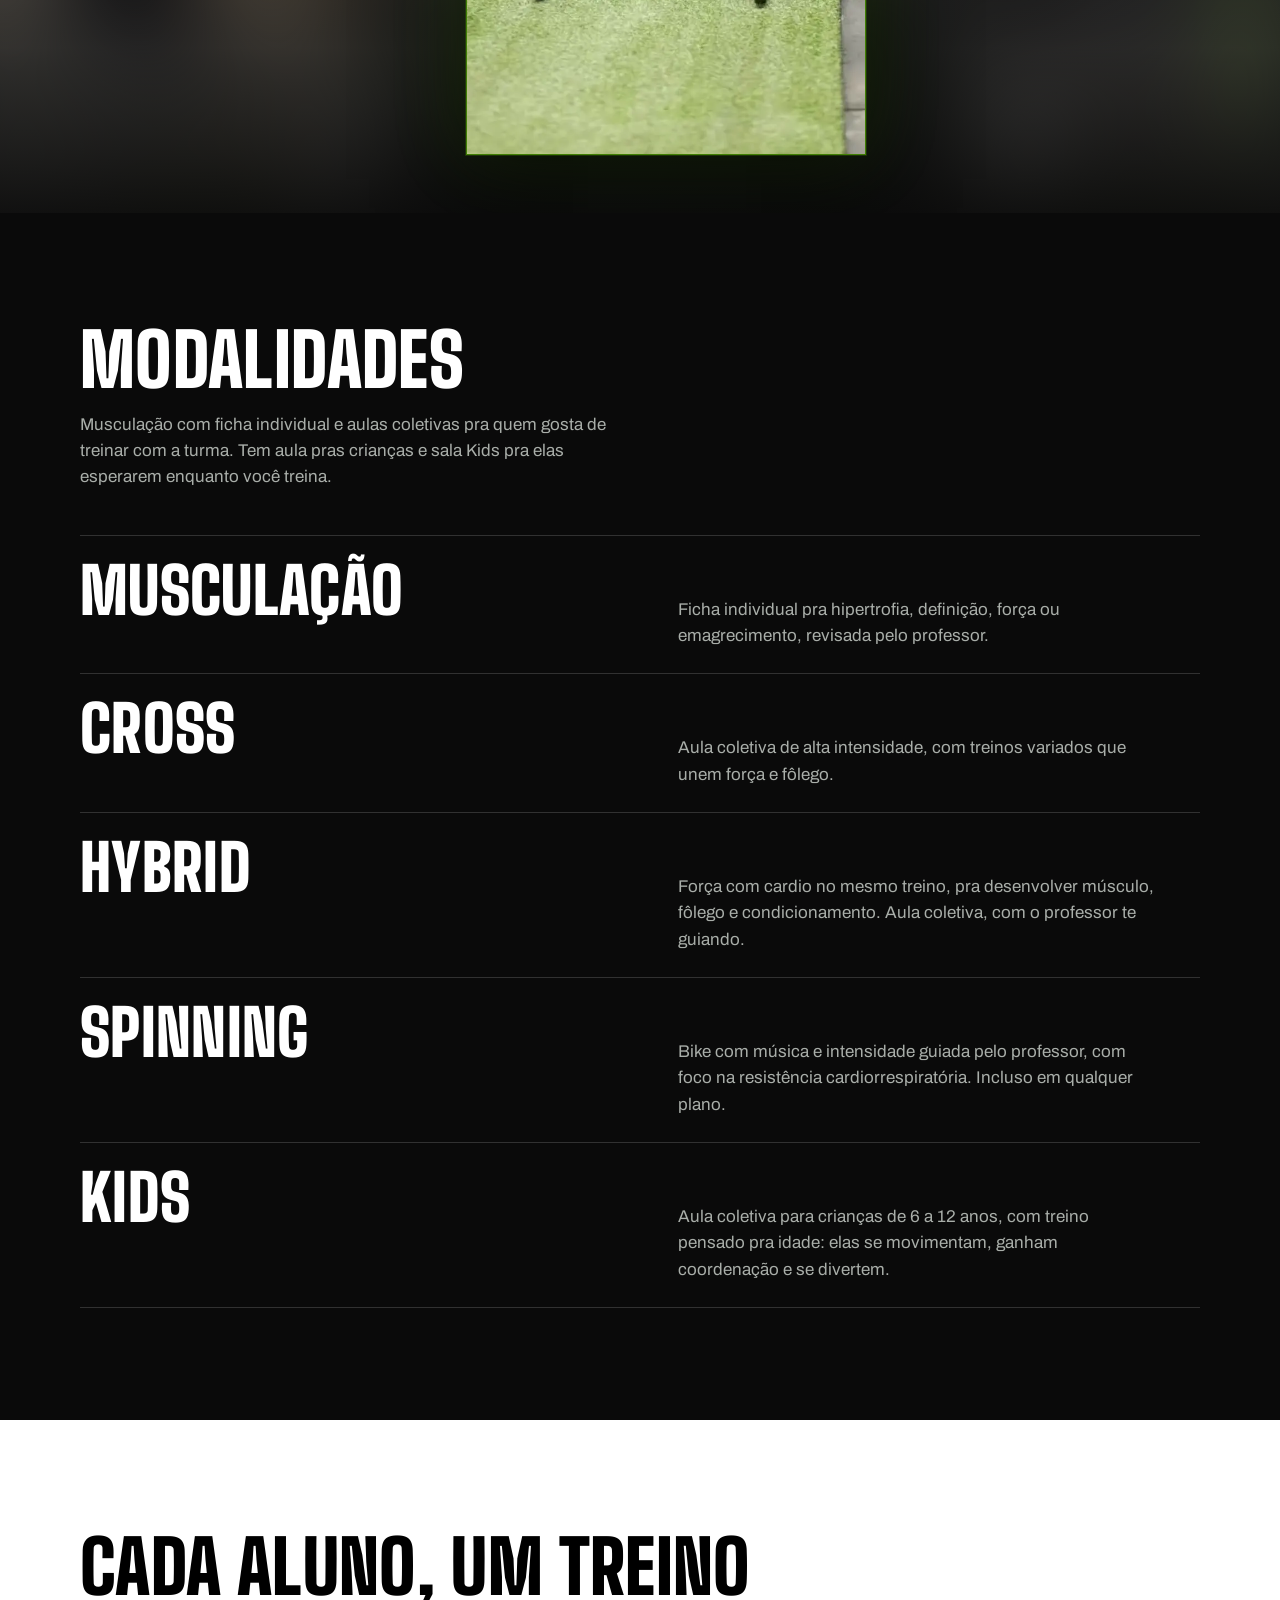
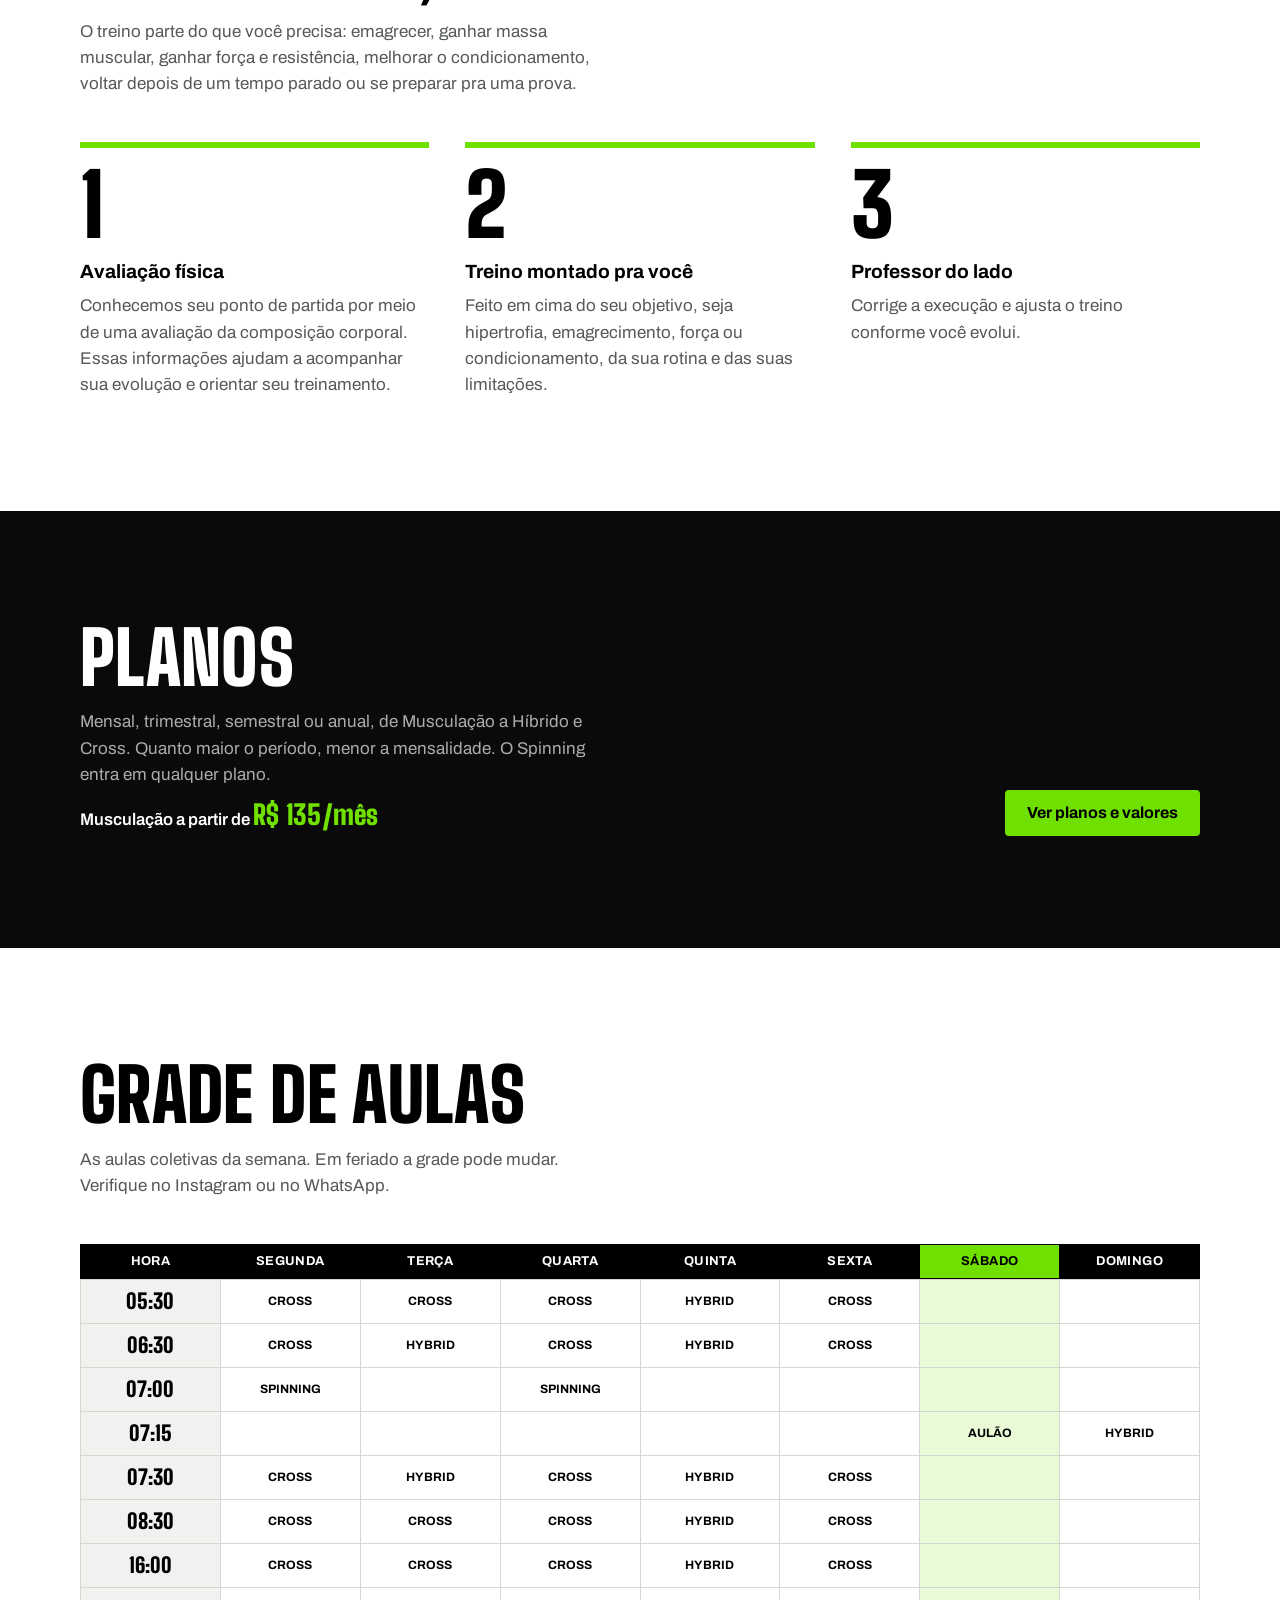
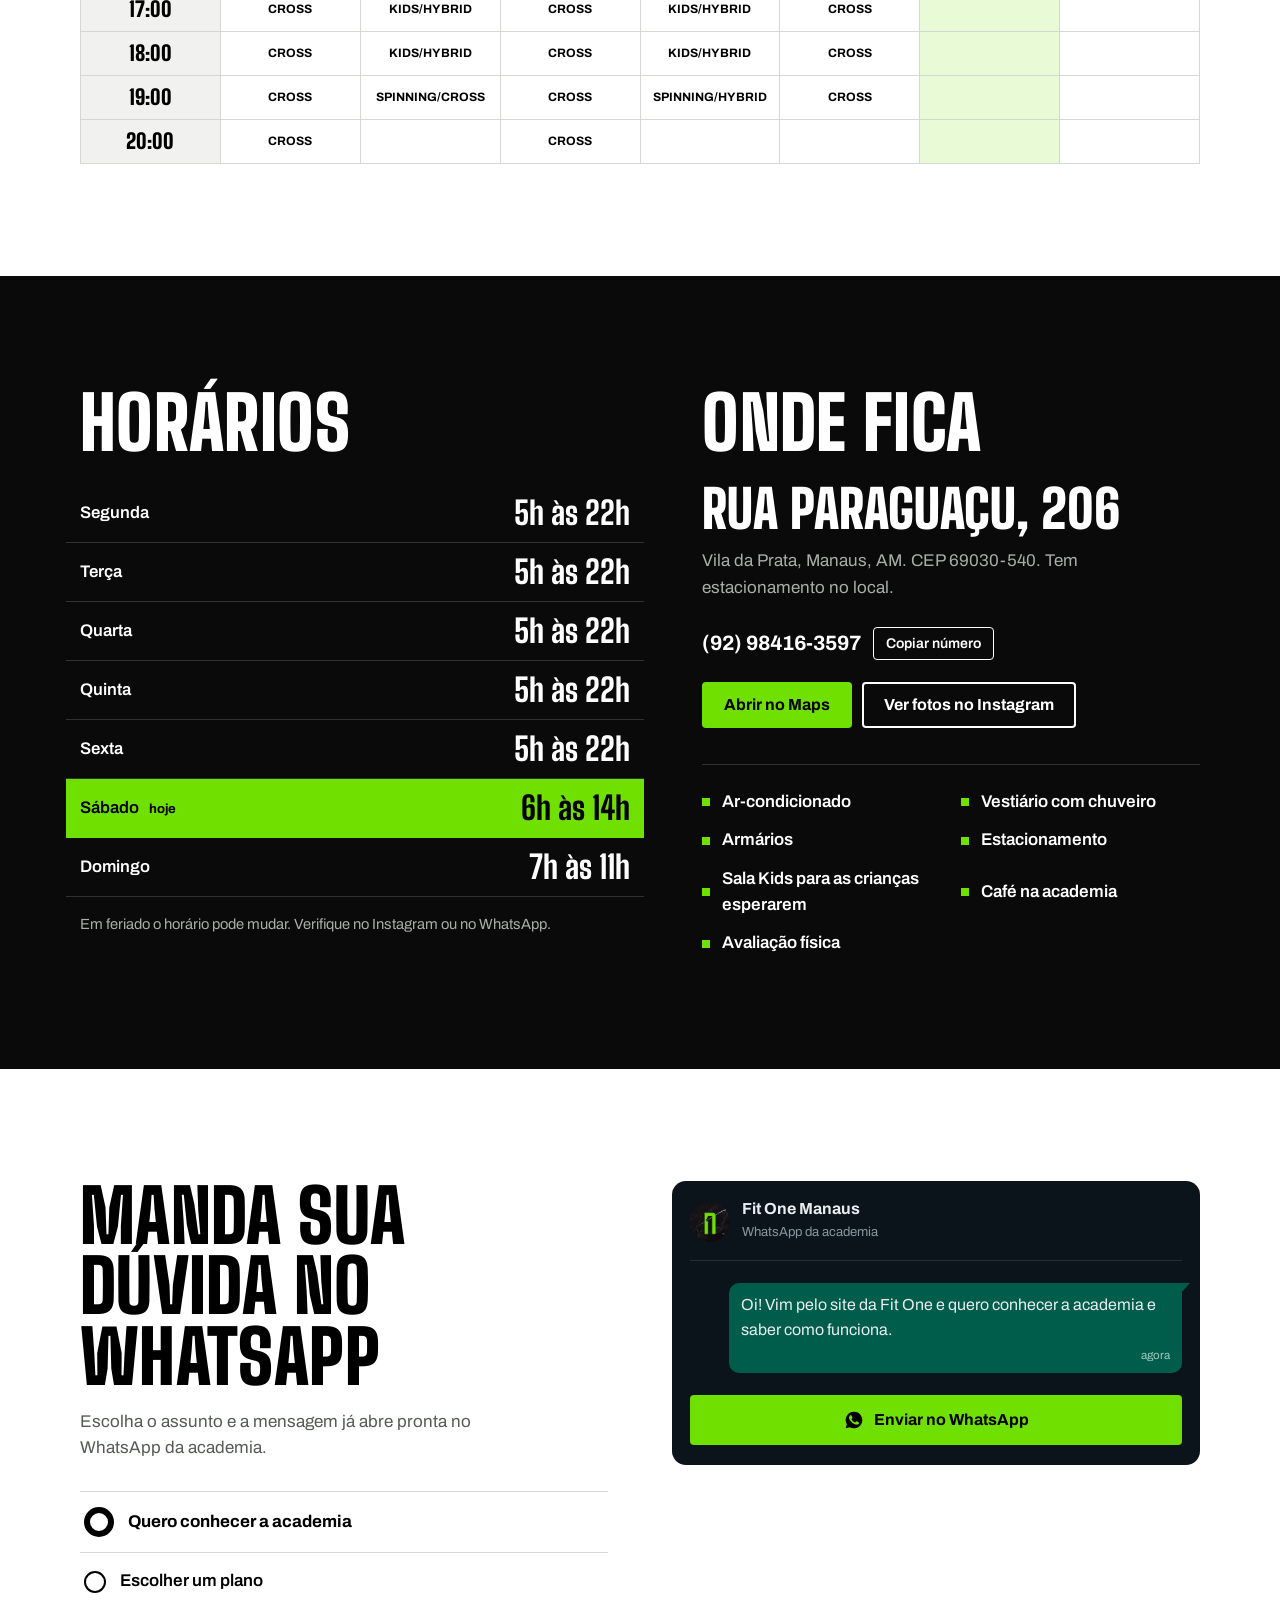
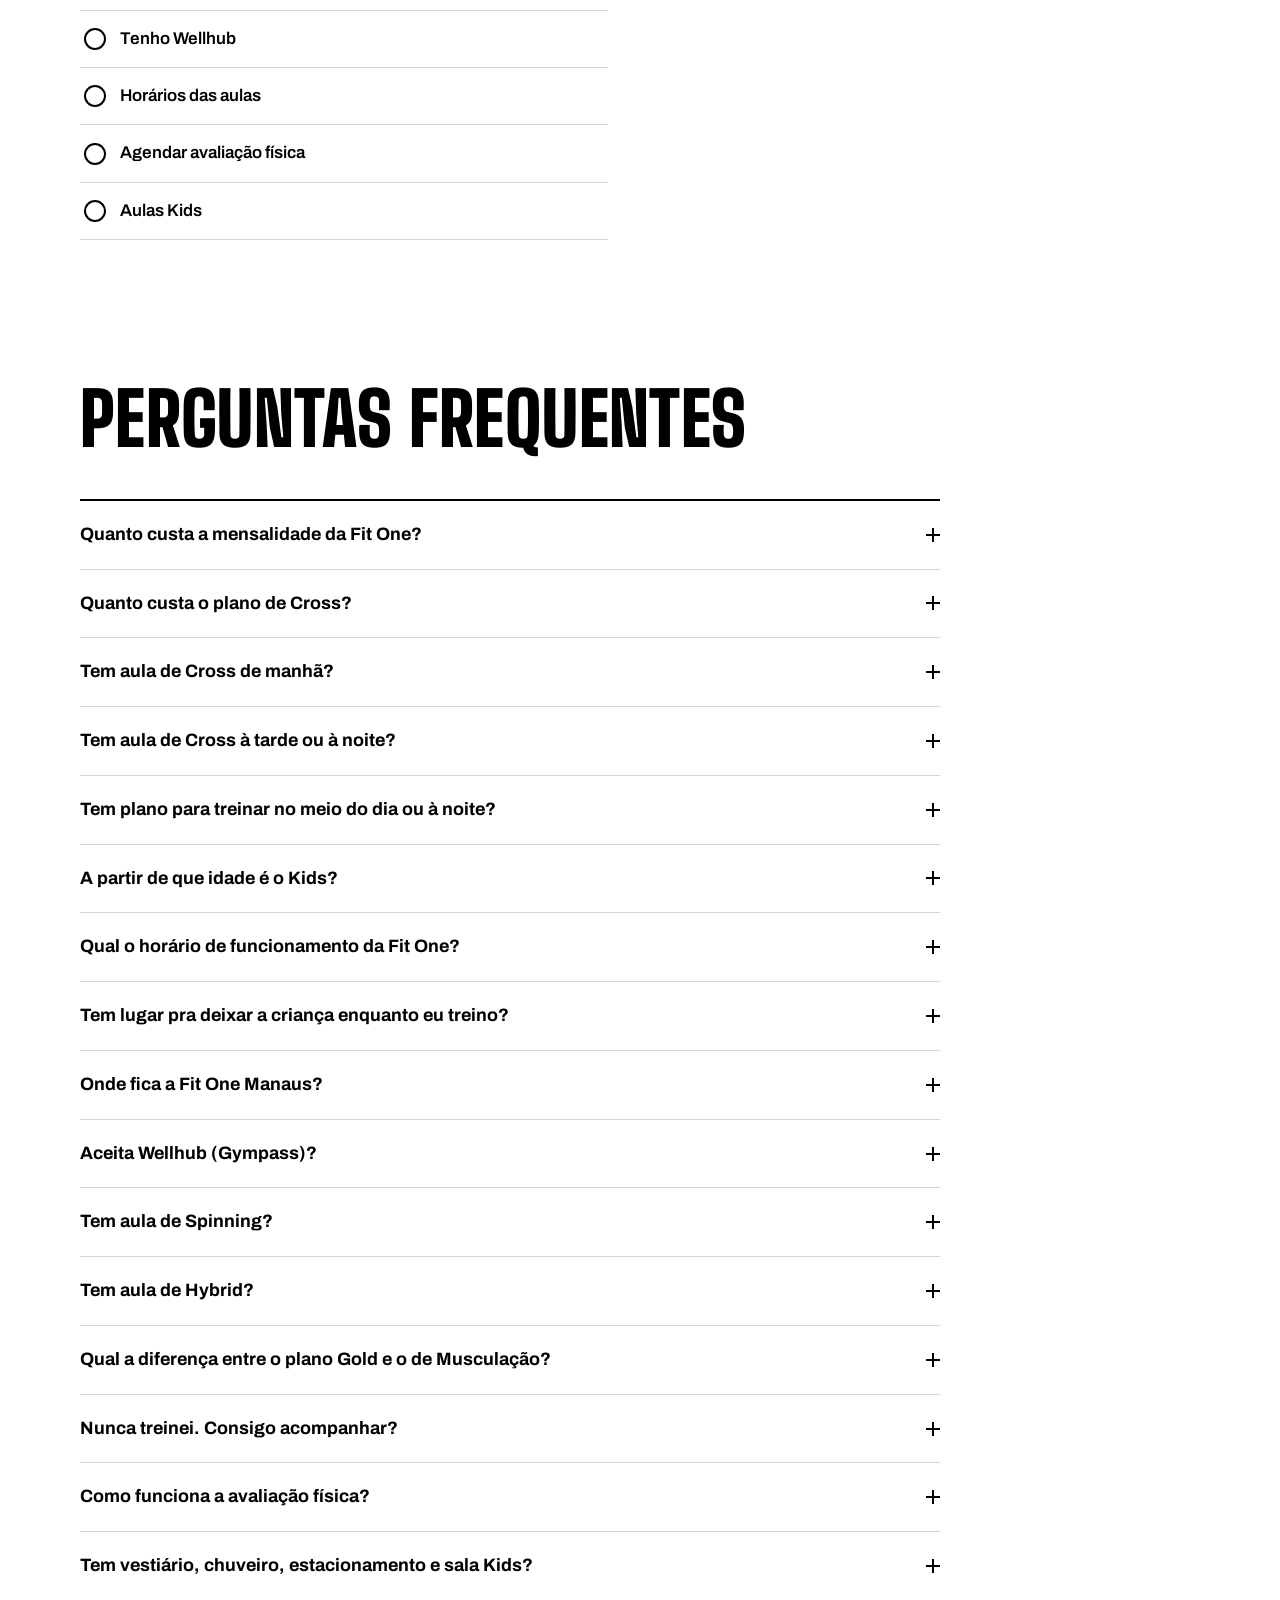
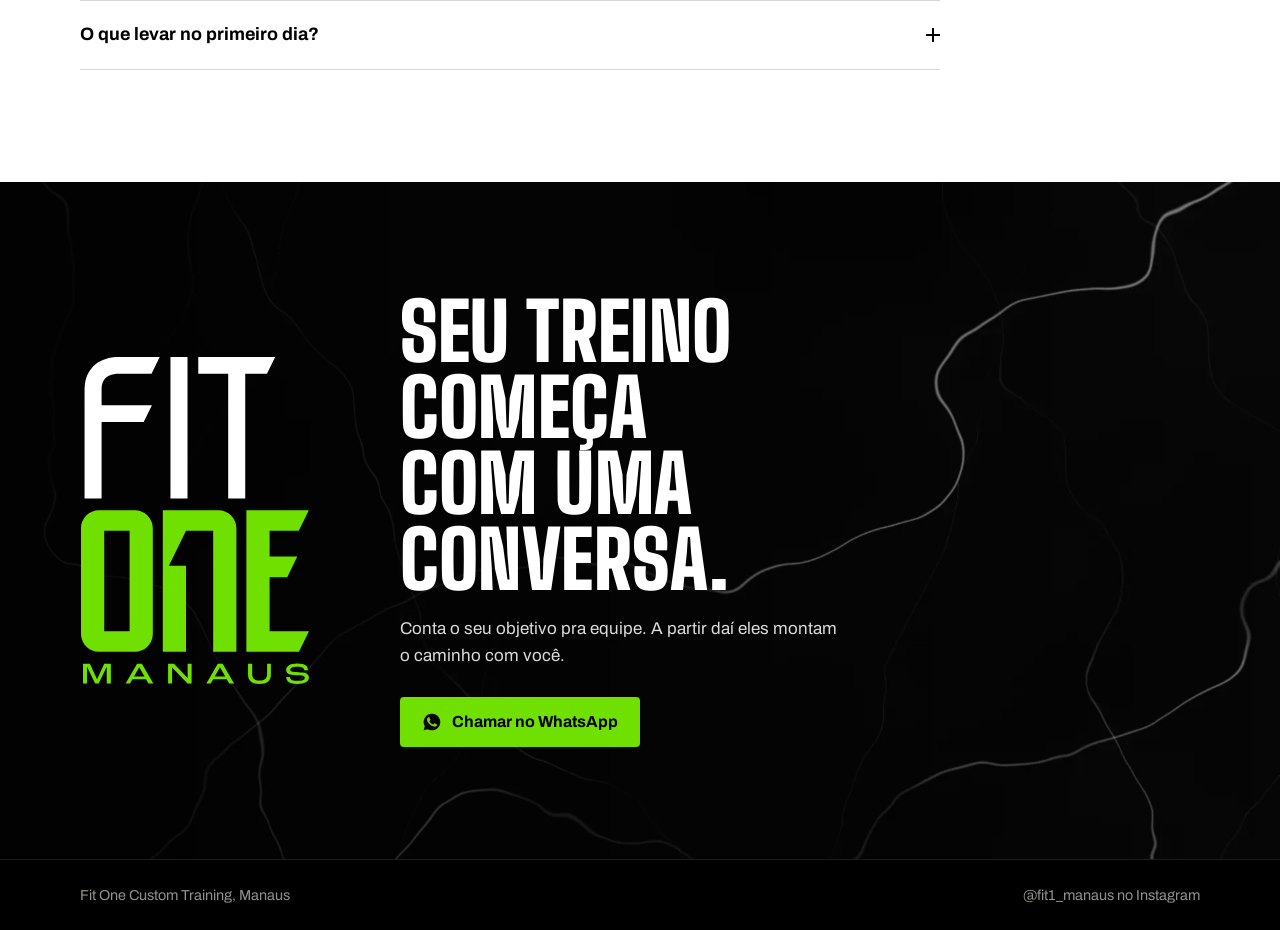
==== commit 70603402: "v24: Matpilates sai do site inteiro (aula suspensa) Co-Authored-By: Claude Sonnet 5.5 <noreply@anthr" ====
--- a/index.html
+++ b/index.html
@@ -4,17 +4,17 @@
 <meta charset="utf-8">
 <meta name="viewport" content="width=device-width,initial-scale=1,viewport-fit=cover">
 <title>Fit One Manaus | Academia na Vila da Prata</title>
-<meta name="description" content="Academia na Vila da Prata, Manaus: Musculação a partir de R$ 135/mês, Cross, Hybrid, Spinning, Matpilates e Kids. Rua Paraguaçu, 206.">
+<meta name="description" content="Academia na Vila da Prata, Manaus: Musculação a partir de R$ 135/mês, Cross, Hybrid, Spinning e Kids. Rua Paraguaçu, 206.">
 <link rel="canonical" href="https://fitonemanaus.com.br/">
 <meta name="theme-color" content="#000000">
-<meta name="build" content="fitone-v23-2026-11-23">
+<meta name="build" content="fitone-v24-2026-11-23">
 
 <!-- Prévia de link (WhatsApp, Instagram, Facebook) -->
 <meta property="og:type" content="website">
 <meta property="og:locale" content="pt_BR">
 <meta property="og:site_name" content="Fit One Manaus">
 <meta property="og:title" content="Fit One Manaus: treino personalizado desde 2016">
-<meta property="og:description" content="Musculação, Cross, Hybrid, Spinning, Matpilates e Kids. Rua Paraguaçu, 206, Vila da Prata.">
+<meta property="og:description" content="Musculação, Cross, Hybrid, Spinning e Kids. Rua Paraguaçu, 206, Vila da Prata.">
 <meta property="og:url" content="https://fitonemanaus.com.br/">
 <meta property="og:image" content="https://fitonemanaus.com.br/assets/og.jpg">
 <meta property="og:image:width" content="1200">
@@ -49,7 +49,7 @@
         "Fit One Manaus",
         "Fit One"
       ],
-      "description": "Academia na Vila da Prata, em Manaus, com treino personalizado desde 2016. Avaliação física, ficha individual de Musculação e aulas coletivas de Cross, Hybrid, Spinning, Matpilates e Kids. Treino com foco em força, longevidade, saúde e performance.",
+      "description": "Academia na Vila da Prata, em Manaus, com treino personalizado desde 2016. Avaliação física, ficha individual de Musculação e aulas coletivas de Cross, Hybrid, Spinning e Kids. Treino com foco em força, longevidade, saúde e performance.",
       "url": "https://fitonemanaus.com.br/",
       "image": [
         "https://fitonemanaus.com.br/assets/og.jpg"
@@ -153,7 +153,6 @@
         "Cross Training",
         "Hybrid",
         "Spinning",
-        "Matpilates",
         "Treino infantil",
         "Hipertrofia",
         "Emagrecimento",
@@ -226,19 +225,6 @@
               },
               {
                 "@type": "Service",
-                "name": "Matpilates",
-                "description": "Pilates no solo, em aula coletiva, com foco em postura, flexibilidade e força do core. Aos sábados, incluso em qualquer plano.",
-                "serviceType": "Matpilates",
-                "provider": {
-                  "@id": "https://fitonemanaus.com.br/#academia"
-                },
-                "areaServed": {
-                  "@type": "City",
-                  "name": "Manaus"
-                }
-              },
-              {
-                "@type": "Service",
                 "name": "Kids",
                 "description": "Aula coletiva para crianças de 6 a 12 anos, com treino pensado pra idade: elas se movimentam, ganham coordenação e se divertem.",
                 "serviceType": "Kids",
@@ -633,10 +619,10 @@
         },
         {
           "@type": "Question",
-          "name": "Tem aula de Spinning ou Pilates?",
-          "acceptedAnswer": {
-            "@type": "Answer",
-            "text": "Tem. O Spinning é às segundas e quartas, às 7h, e às terças e quintas, às 19h. O Matpilates é aos sábados, às 9h30. Os dois estão inclusos em qualquer plano."
+          "name": "Tem aula de Spinning?",
+          "acceptedAnswer": {
+            "@type": "Answer",
+            "text": "Tem. O Spinning é às segundas e quartas, às 7h, e às terças e quintas, às 19h. Está incluso em qualquer plano."
           }
         },
         {
@@ -652,7 +638,7 @@
           "name": "Qual a diferença entre o plano Gold e o de Musculação?",
           "acceptedAnswer": {
             "@type": "Answer",
-            "text": "O plano de Musculação é só de Musculação, até 7x por semana, com ficha individual e acompanhamento do professor. O Gold inclui Musculação, Híbrido e Cross, e dá direito a 5 convites por mês. A Musculação começa em R$ 135 por mês e o Gold em R$ 220 por mês. Spinning e Matpilates entram em qualquer plano."
+            "text": "O plano de Musculação é só de Musculação, até 7x por semana, com ficha individual e acompanhamento do professor. O Gold inclui Musculação, Híbrido e Cross, e dá direito a 5 convites por mês. A Musculação começa em R$ 135 por mês e o Gold em R$ 220 por mês. O Spinning entra em qualquer plano."
           }
         },
         {
@@ -695,7 +681,7 @@
 
 <link rel="preload" href="assets/fonts/big-shoulders-display-latin-900-normal.woff2" as="font" type="font/woff2" crossorigin>
 <link rel="preload" href="assets/fonts/archivo-latin-400-normal.woff2" as="font" type="font/woff2" crossorigin>
-<link rel="stylesheet" href="style.css?v=21">
+<link rel="stylesheet" href="style.css?v=22">
 </head>
 <body>
 
@@ -792,7 +778,6 @@
         <li><h3>Cross</h3><p>Aula coletiva de alta intensidade, com treinos variados que unem força e fôlego.</p></li>
         <li><h3>Hybrid</h3><p>Força com cardio no mesmo treino, pra desenvolver músculo, fôlego e condicionamento. Aula coletiva, com o professor te guiando.</p></li>
         <li><h3>Spinning</h3><p>Bike com música e intensidade guiada pelo professor, com foco na resistência cardiorrespiratória. Incluso em qualquer plano.</p></li>
-        <li><h3>Matpilates</h3><p>Pilates no solo, em aula coletiva, com foco em postura, flexibilidade e força do core. Aos sábados, incluso em qualquer plano.</p></li>
         <li><h3>Kids</h3><p>Aula coletiva para crianças de 6 a 12 anos, com treino pensado pra idade: elas se movimentam, ganham coordenação e se divertem.</p></li>
       </ul>
     </div>
@@ -867,7 +852,7 @@
       <div>
         <div class="head">
           <h2>Planos</h2>
-          <p class="muted">Mensal, trimestral, semestral ou anual, de Musculação a Híbrido e Cross. Quanto maior o período, menor a mensalidade. Spinning e Matpilates entram em qualquer plano.</p>
+          <p class="muted">Mensal, trimestral, semestral ou anual, de Musculação a Híbrido e Cross. Quanto maior o período, menor a mensalidade. O Spinning entra em qualquer plano.</p>
         </div>
         <p class="ate">Musculação a partir de <b>R$ 135/mês</b></p>
       </div>
@@ -942,7 +927,7 @@
           <li><button type="button" data-msg="quero conhecer a academia e saber como funciona.">Quero conhecer a academia</button></li>
           <li><button type="button" data-msg="queria ajuda pra escolher o melhor plano pra mim.">Escolher um plano</button></li>
           <li><button type="button" data-msg="tenho Wellhub (Gympass). Consigo treinar aí?">Tenho Wellhub</button></li>
-          <li><button type="button" data-msg="queria saber os horários das aulas de Cross, Hybrid, Spinning e Matpilates.">Horários das aulas</button></li>
+          <li><button type="button" data-msg="queria saber os horários das aulas de Cross, Hybrid e Spinning.">Horários das aulas</button></li>
           <li><button type="button" data-msg="queria agendar uma avaliação física.">Agendar avaliação física</button></li>
           <li><button type="button" data-msg="queria saber sobre as aulas Kids para o meu filho.">Aulas Kids</button></li>
         </ul>
@@ -975,9 +960,9 @@
         <details><summary>Tem lugar pra deixar a criança enquanto eu treino?</summary><p>Tem. A Fit One tem uma sala Kids, onde as crianças esperam enquanto os pais treinam.</p></details>
         <details><summary>Onde fica a Fit One Manaus?</summary><p>Na Rua Paraguaçu, 206, Vila da Prata, Manaus, AM, CEP 69030-540. Tem estacionamento no local.</p></details>
         <details><summary>Aceita Wellhub (Gympass)?</summary><p>Sim. A Fit One está no Wellhub a partir do plano Silver.</p></details>
-        <details><summary>Tem aula de Spinning ou Pilates?</summary><p>Tem. O Spinning é às segundas e quartas, às 7h, e às terças e quintas, às 19h. O Matpilates é aos sábados, às 9h30. Os dois estão inclusos em qualquer plano.</p></details>
+        <details><summary>Tem aula de Spinning?</summary><p>Tem. O Spinning é às segundas e quartas, às 7h, e às terças e quintas, às 19h. Está incluso em qualquer plano.</p></details>
         <details><summary>Tem aula de Hybrid?</summary><p>Tem. O Hybrid junta força e cardio no mesmo treino. As aulas são às terças, às 6h30 e 7h30, às quintas, de manhã e à tarde, e aos domingos, às 7h15.</p></details>
-        <details><summary>Qual a diferença entre o plano Gold e o de Musculação?</summary><p>O plano de Musculação é só de Musculação, até 7x por semana, com ficha individual e acompanhamento do professor. O Gold inclui Musculação, Híbrido e Cross, e dá direito a 5 convites por mês. A Musculação começa em R$ 135 por mês e o Gold em R$ 220 por mês. Spinning e Matpilates entram em qualquer plano.</p></details>
+        <details><summary>Qual a diferença entre o plano Gold e o de Musculação?</summary><p>O plano de Musculação é só de Musculação, até 7x por semana, com ficha individual e acompanhamento do professor. O Gold inclui Musculação, Híbrido e Cross, e dá direito a 5 convites por mês. A Musculação começa em R$ 135 por mês e o Gold em R$ 220 por mês. O Spinning entra em qualquer plano.</p></details>
         <details><summary>Nunca treinei. Consigo acompanhar?</summary><p>Consegue. O treino é montado de acordo com o seu nível e o professor acompanha a execução dos exercícios.</p></details>
         <details><summary>Como funciona a avaliação física?</summary><p>Antes de montar o seu treino, a equipe faz uma avaliação da composição corporal pra entender seu ponto de partida e seu objetivo. Pergunte no WhatsApp como agendar.</p></details>
         <details><summary>Tem vestiário, chuveiro, estacionamento e sala Kids?</summary><p>Tem. A Fit One tem ar-condicionado, vestiário com chuveiro, armários, estacionamento, sala Kids para as crianças esperarem enquanto os pais treinam e café na academia.</p></details>
@@ -1008,7 +993,7 @@
   </div>
 </footer>
 
-<script src="config.js?v=21"></script>
-<script src="site.js?v=21"></script>
+<script src="config.js?v=22"></script>
+<script src="site.js?v=22"></script>
 </body>
 </html>
